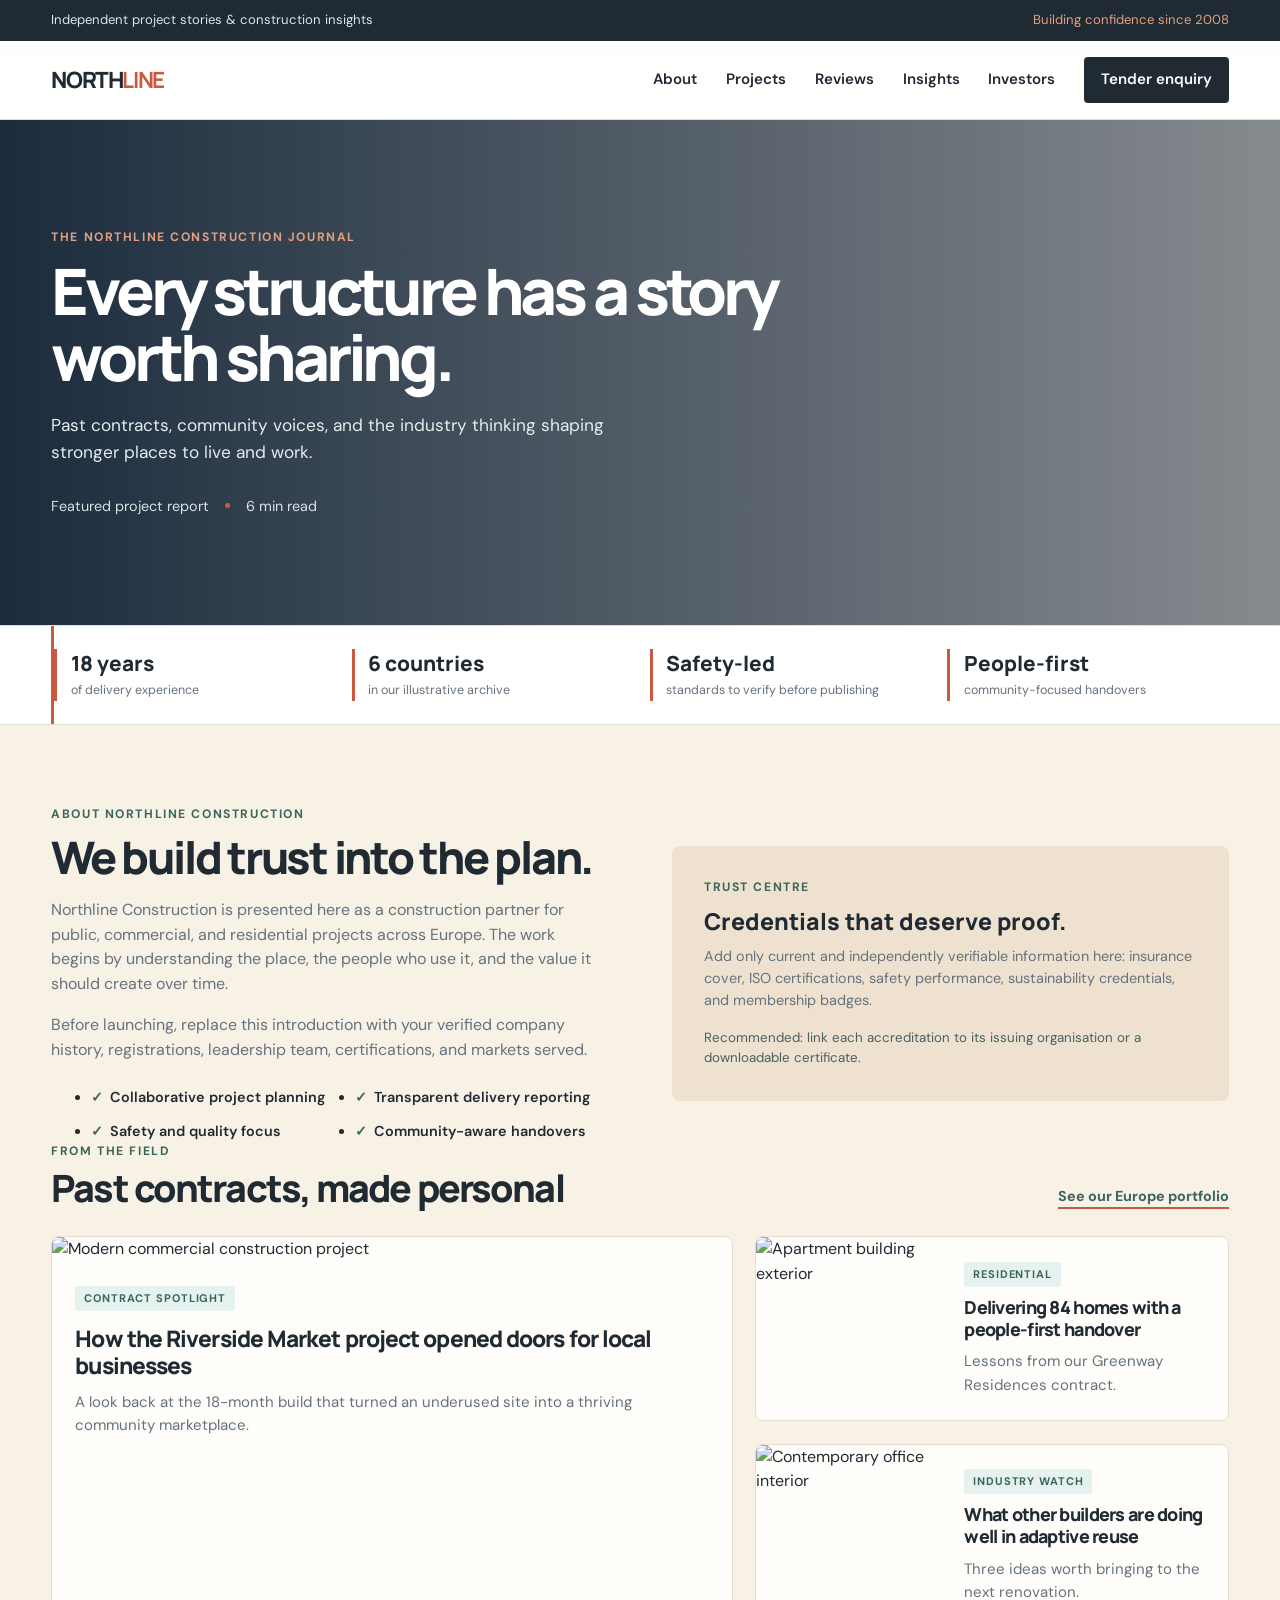
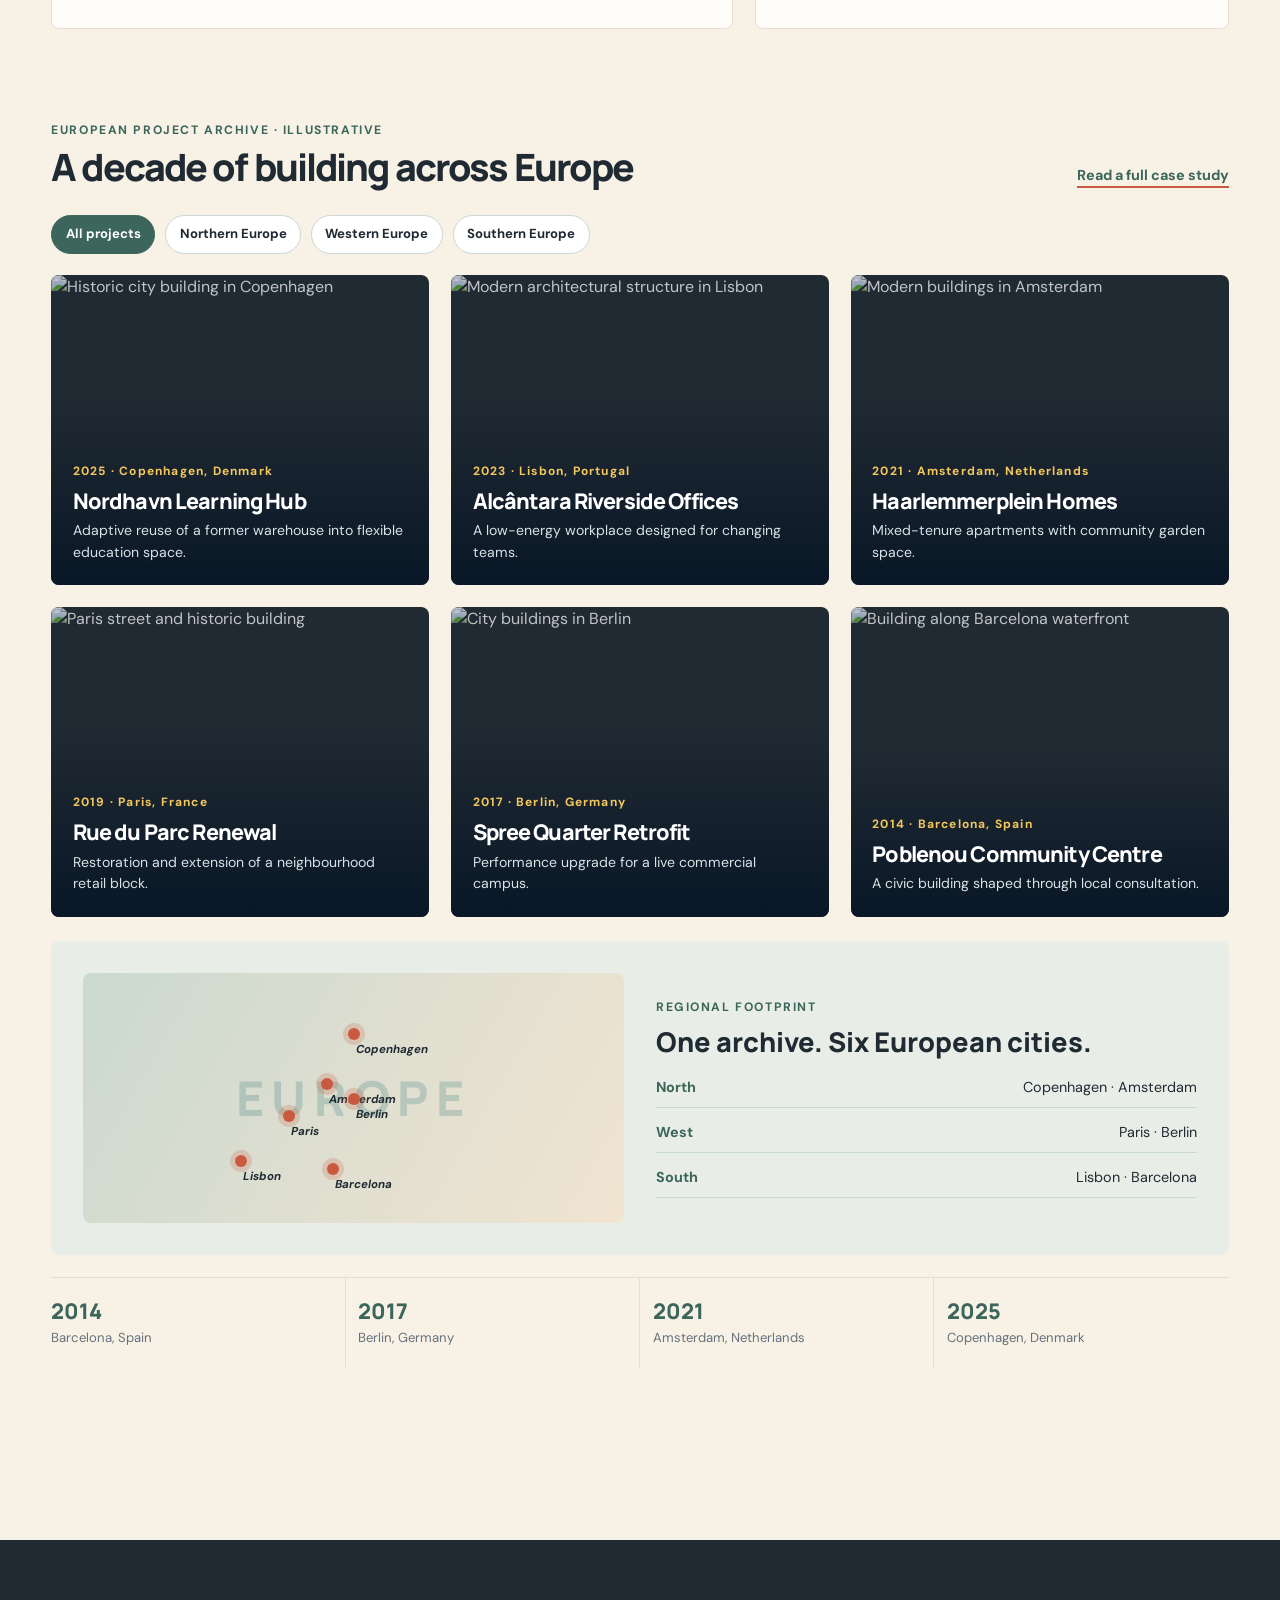
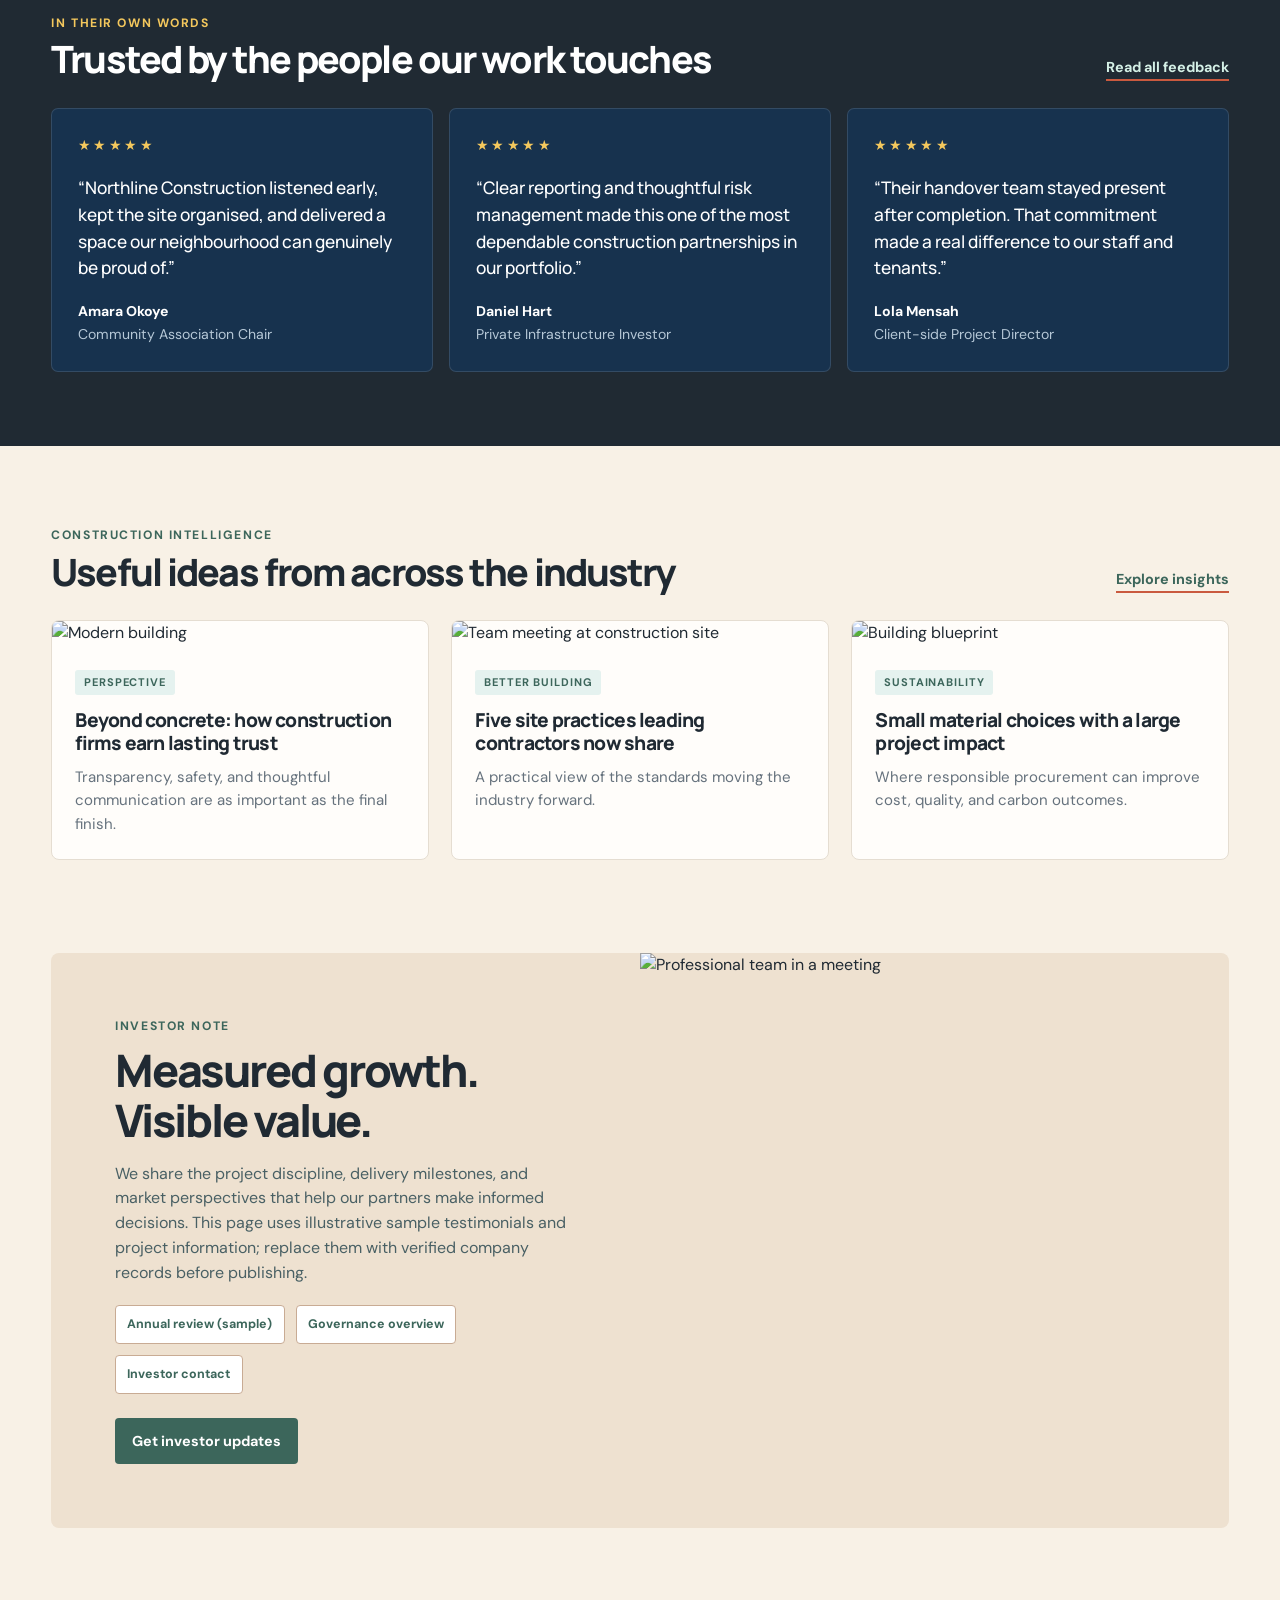
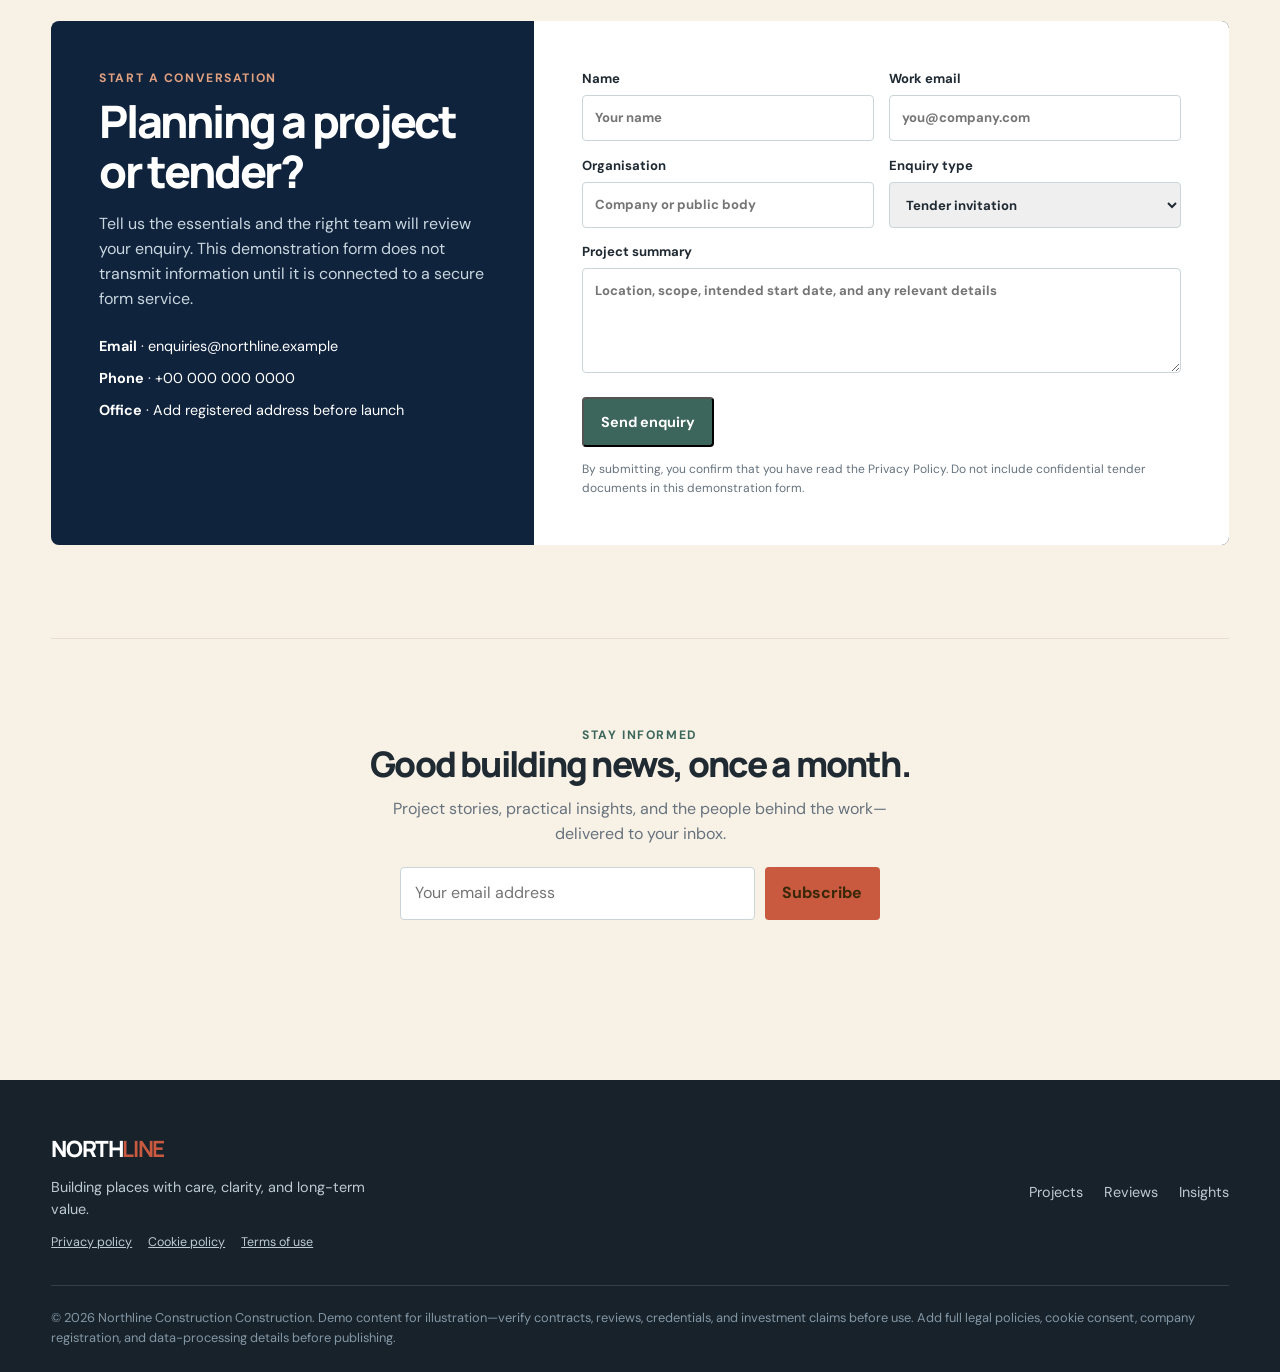
==== index.html @ c955118b "Add files via upload" ====
<!doctype html>
<html lang="en">
<head>
  <meta charset="UTF-8" />
  <meta name="viewport" content="width=device-width, initial-scale=1.0" />
  <title>NovaBuild Journal | Building trust, project by project</title>
  <meta name="description" content="Project stories, community reviews, and investor updates from NovaBuild Construction." />
  <link rel="preconnect" href="https://fonts.googleapis.com" />
  <link rel="preconnect" href="https://fonts.gstatic.com" crossorigin />
  <link href="https://fonts.googleapis.com/css2?family=DM+Sans:wght@400;500;600;700&family=Manrope:wght@500;600;700;800&display=swap" rel="stylesheet" />
  <style>
    :root { --ink:#202a33; --muted:#66727d; --paper:#f8f1e6; --gold:#ca5a3f; --teal:#3c665b; --white:#fffdfa; --line:#e5ddd1; }
    *{box-sizing:border-box;margin:0} html{scroll-behavior:smooth} body{font-family:"DM Sans",sans-serif;color:var(--ink);background:var(--paper);line-height:1.55} a{text-decoration:none;color:inherit} button{font:inherit}
    .wrap{max-width:1180px;width:min(92%,1180px);margin:auto}.eyebrow{font-size:.76rem;letter-spacing:.13em;text-transform:uppercase;color:var(--teal);font-weight:700}.topbar{background:#0c2036;color:#dbe5ec;font-size:.82rem}.topbar .wrap{display:flex;justify-content:space-between;padding:.65rem 0}.topbar span:last-child{color:#f4c85d}
    header{background:rgba(255,255,255,.94);backdrop-filter:blur(10px);position:sticky;top:0;z-index:10;border-bottom:1px solid var(--line)}.nav{min-height:78px;display:flex;align-items:center;justify-content:space-between;gap:2rem}.brand{font-family:Manrope,sans-serif;font-weight:800;font-size:1.4rem;letter-spacing:-.06em}.brand b{color:var(--gold)}.links{display:flex;align-items:center;gap:1.8rem;font-size:.94rem;font-weight:600}.links a:hover{color:var(--teal)}.contact{background:var(--ink);color:white;padding:.7rem 1.05rem;border-radius:4px}.menu{display:none;border:0;background:none;font-size:1.5rem;color:var(--ink)}
    .hero{background:linear-gradient(90deg,rgba(9,27,47,.92),rgba(9,27,47,.48)),url('https://images.unsplash.com/photo-1503387762-592deb58ef4e?auto=format&fit=crop&w=1800&q=85') center/cover;min-height:505px;color:white;display:grid;align-items:end}.hero-inner{padding:5rem 0}.hero h1{font:800 clamp(2.5rem,5vw,4.9rem)/1.04 Manrope,sans-serif;max-width:790px;letter-spacing:-.065em;margin:.65rem 0 1.35rem}.hero p{max-width:570px;font-size:1.08rem;color:#e4eced}.hero-meta{display:flex;gap:1rem;align-items:center;margin-top:1.8rem;font-size:.9rem;color:#d8e2e5}.dot{width:5px;height:5px;border-radius:50%;background:var(--gold)}
    main{padding:5rem 0}.section-head{display:flex;justify-content:space-between;align-items:end;margin-bottom:1.7rem}.section-head h2{font:800 clamp(1.7rem,3vw,2.35rem)/1.15 Manrope,sans-serif;letter-spacing:-.05em;margin-top:.3rem}.view{color:var(--teal);font-size:.9rem;font-weight:700;border-bottom:2px solid var(--gold)}
    .lead-grid{display:grid;grid-template-columns:1.18fr .82fr;gap:1.4rem}.story{background:var(--white);border:1px solid var(--line);border-radius:8px;overflow:hidden;transition:.25s}.story:hover{transform:translateY(-4px);box-shadow:0 16px 40px rgba(16,35,60,.1)}.story img{height:260px;width:100%;object-fit:cover}.story-copy{padding:1.45rem}.tag{display:inline-block;color:var(--teal);background:#e5f2ef;padding:.25rem .55rem;border-radius:3px;text-transform:uppercase;font-size:.69rem;letter-spacing:.08em;font-weight:700}.story h3{font:800 1.42rem/1.2 Manrope,sans-serif;letter-spacing:-.04em;margin:.85rem 0 .7rem}.story p{color:var(--muted);font-size:.94rem}.story.small{display:grid;grid-template-columns:185px 1fr}.story.small img{height:100%}.story.small h3{font-size:1.12rem;margin:.65rem 0}.side-stories{display:grid;gap:1.4rem}
    .portfolio{margin-top:5.8rem}.portfolio-grid{display:grid;grid-template-columns:repeat(3,1fr);gap:1.35rem}.project-card{position:relative;min-height:310px;border-radius:8px;overflow:hidden;background:var(--ink);color:white}.project-card img{height:100%;position:absolute;inset:0;object-fit:cover;opacity:.72;transition:.35s}.project-card:hover img{transform:scale(1.05);opacity:.85}.project-card div{position:absolute;inset:auto 0 0;padding:4rem 1.35rem 1.35rem;background:linear-gradient(transparent,rgba(7,21,37,.92))}.project-card h3{font:800 1.35rem/1.15 Manrope,sans-serif;letter-spacing:-.04em;margin:.4rem 0}.project-card p{color:#d9e2e6;font-size:.88rem}.year{color:#f4c85d;font-size:.75rem;font-weight:700;letter-spacing:.1em}.timeline{margin-top:1.4rem;border-top:1px solid var(--line);display:grid;grid-template-columns:repeat(4,1fr)}.timeline div{padding:1.1rem .8rem;border-right:1px solid var(--line)}.timeline div:first-child{padding-left:0}.timeline div:last-child{border:0}.timeline b{display:block;color:var(--teal);font:800 1.35rem Manrope,sans-serif}.timeline span{font-size:.82rem;color:var(--muted)}
    .proof{background:white;border-block:1px solid var(--line)}.proof .wrap{display:grid;grid-template-columns:repeat(4,1fr);gap:1rem;padding:1.4rem 0}.proof div{border-left:3px solid var(--gold);padding-left:.85rem}.proof b{font:800 1.3rem Manrope,sans-serif;display:block}.proof span{font-size:.78rem;color:var(--muted)}.about{display:grid;grid-template-columns:1fr 1fr;gap:4rem;align-items:center}.about h2,.contact-box h2{font:800 clamp(1.8rem,3.5vw,2.8rem)/1.12 Manrope,sans-serif;letter-spacing:-.05em;margin:.5rem 0 1rem}.about p{color:var(--muted);margin-bottom:1rem}.checklist{display:grid;grid-template-columns:1fr 1fr;gap:.7rem;margin-top:1.5rem}.checklist li{font-size:.9rem;font-weight:600}.checklist li:before{content:'✓';color:var(--teal);margin-right:.45rem}.assurance{padding:2rem;background:#e4efe9;border-radius:8px}.assurance h3{font:800 1.45rem Manrope,sans-serif;margin:.5rem 0}.assurance p{font-size:.9rem}.assurance small{display:block;margin-top:1rem;color:#496064}.filters{display:flex;gap:.6rem;flex-wrap:wrap;margin-bottom:1.35rem}.filter{border:1px solid #cbd7d4;background:white;border-radius:99px;padding:.5rem .85rem;cursor:pointer;font-weight:700;font-size:.82rem;color:var(--ink)}.filter.active,.filter:hover{background:var(--teal);border-color:var(--teal);color:white}.project-card[hidden]{display:none}.map-area{margin-top:1.5rem;background:#e7f1f0;border-radius:8px;padding:2rem;display:grid;grid-template-columns:1fr 1fr;gap:2rem;align-items:center}.map{min-height:250px;background:linear-gradient(120deg,#b5d7d2,#e6f1e9);border-radius:8px;position:relative;overflow:hidden}.map:before{content:'EUROPE';position:absolute;inset:0;display:grid;place-items:center;color:rgba(18,101,106,.2);font:800 3rem Manrope,sans-serif;letter-spacing:.16em}.pin{position:absolute;background:var(--gold);color:#352608;width:12px;height:12px;border-radius:50%;box-shadow:0 0 0 5px rgba(232,170,41,.25)}.pin span{position:absolute;white-space:nowrap;top:13px;left:8px;font-size:.72rem;font-weight:700;color:var(--ink)}.map-list{display:grid;gap:.8rem}.map-list div{display:flex;justify-content:space-between;border-bottom:1px solid #c9d9d5;padding-bottom:.55rem;font-size:.9rem}.map-list b{color:var(--teal)}.investor-resources{display:flex;gap:.7rem;flex-wrap:wrap;margin-top:1.2rem}.resource{background:white;border:1px solid #bfd3cb;padding:.55rem .7rem;border-radius:4px;font-size:.78rem;font-weight:700;color:var(--teal)}.contact-section{margin-top:5.8rem;display:grid;grid-template-columns:.82fr 1.18fr;background:#10233c;color:white;border-radius:8px;overflow:hidden}.contact-box{padding:3rem}.contact-box p{color:#c7d6df}.contact-detail{margin-top:1.5rem;display:grid;gap:.6rem;font-size:.9rem}.contact-form{background:white;padding:3rem;color:var(--ink)}.form-grid{display:grid;grid-template-columns:1fr 1fr;gap:.9rem}.field{display:grid;gap:.35rem;font-size:.82rem;font-weight:700}.field input,.field select,.field textarea{border:1px solid #cad5d8;border-radius:4px;padding:.75rem;font:inherit;color:var(--ink);width:100%}.field.full{grid-column:1/-1}.field textarea{min-height:105px;resize:vertical}.privacy{font-size:.75rem;color:var(--muted);margin-top:.8rem}.legal-links{display:flex;gap:1rem;flex-wrap:wrap;margin-top:.8rem;font-size:.78rem}.legal-links a{text-decoration:underline}
    .reviews{margin-top:5.8rem;background:var(--ink);color:white;padding:4.6rem 0}.reviews .eyebrow{color:#f4c85d}.reviews .section-head h2{color:white}.reviews .view{color:#d4f0e6}.review-grid{display:grid;grid-template-columns:repeat(3,1fr);gap:1rem}.review{padding:1.6rem;background:#17324e;border:1px solid rgba(255,255,255,.12);border-radius:7px}.stars{color:#f4c85d;letter-spacing:.16rem;font-size:.9rem}.review blockquote{font:500 1.08rem/1.55 Manrope,sans-serif;margin:1.15rem 0}.review footer{color:#b6c8d7;font-size:.88rem}.review footer b{display:block;color:white;margin-bottom:.1rem}
    .insight-grid{display:grid;grid-template-columns:repeat(3,1fr);gap:1.4rem}.insight img{height:190px}.insight h3{font-size:1.2rem}.investor{margin-top:5.8rem;display:grid;grid-template-columns:1fr 1fr;align-items:stretch;background:#e4efe9;border-radius:8px;overflow:hidden}.investor-copy{padding:clamp(2rem,5vw,4.5rem)}.investor h2{font:800 clamp(1.8rem,3.5vw,2.8rem)/1.12 Manrope,sans-serif;letter-spacing:-.05em;margin:.6rem 0 1rem}.investor p{color:#496064;max-width:490px}.button{display:inline-block;margin-top:1.5rem;background:var(--teal);color:white;padding:.75rem 1.05rem;border-radius:4px;font-weight:700;font-size:.9rem}.investor img{width:100%;height:100%;object-fit:cover;min-height:330px}
    .newsletter{margin-top:5.8rem;text-align:center;border-top:1px solid var(--line);padding-top:5.4rem}.newsletter h2{font:800 2.2rem/1.15 Manrope,sans-serif;letter-spacing:-.05em}.newsletter p{margin:.75rem auto 1.3rem;color:var(--muted);max-width:500px}.form{display:flex;max-width:480px;margin:auto;gap:.6rem}.form input{flex:1;border:1px solid #cbd5d7;border-radius:4px;padding:.82rem .9rem;font:inherit}.form button{border:0;border-radius:4px;padding:.82rem 1.1rem;background:var(--gold);color:#382708;font-weight:700;cursor:pointer}
    footer.site-footer{margin-top:5rem;background:#091c2d;color:#bdcad3;padding:3.2rem 0 1.5rem}.footer-grid{display:flex;justify-content:space-between;gap:2rem;padding-bottom:2rem}.footer-grid p{font-size:.9rem;max-width:350px;margin-top:.6rem}.footer-links{display:flex;gap:1.3rem;align-items:center;font-size:.9rem}.copyright{border-top:1px solid rgba(255,255,255,.12);padding-top:1.4rem;font-size:.8rem;color:#8497a5}
    @media(max-width:780px){.topbar span:last-child,.links{display:none}.menu{display:block}.nav{min-height:66px}.links.open{display:flex;position:absolute;left:4%;right:4%;top:66px;background:white;box-shadow:0 12px 28px rgba(0,0,0,.12);padding:1.2rem;flex-direction:column;align-items:stretch;gap:1rem}.hero{min-height:475px}.lead-grid,.investor,.about,.map-area,.contact-section{grid-template-columns:1fr}.story.small{grid-template-columns:145px 1fr}.review-grid,.insight-grid,.portfolio-grid{grid-template-columns:1fr}.review-grid{gap:.8rem}.proof .wrap{grid-template-columns:repeat(2,1fr)}.timeline{grid-template-columns:repeat(2,1fr)}.timeline div:nth-child(2){border-right:0}.timeline div:nth-child(-n+2){border-bottom:1px solid var(--line)}.timeline div:nth-child(3){padding-left:0}.investor img{max-height:300px;min-height:0;order:-1}.footer-grid{flex-direction:column}.form{flex-direction:column}.section-head{align-items:start;gap:.6rem;flex-direction:column}.contact-box,.contact-form{padding:2rem}}
    @media(max-width:460px){.hero-inner{padding:4rem 0}.story.small{grid-template-columns:1fr}.story.small img{height:190px}.story-copy{padding:1.2rem}main{padding:3.5rem 0}.reviews{margin-top:4rem;padding:3.5rem 0}.insight-grid{gap:1rem}}
  </style>
</head>
<body>
  <div class="topbar"><div class="wrap"><span>Independent project stories &amp; construction insights</span><span>Building confidence since 2008</span></div></div>
  <header><div class="wrap nav"><a class="brand" href="#top">NOVA<b>BUILD</b></a><button class="menu" aria-label="Open menu" aria-expanded="false">☰</button><nav class="links"><a href="#about">About</a><a href="#projects">Projects</a><a href="#reviews">Reviews</a><a href="#insights">Insights</a><a href="#investors">Investors</a><a class="contact" href="#contact">Tender enquiry</a></nav></div></header>
  <section class="hero" id="top"><div class="wrap hero-inner"><div class="eyebrow" style="color:#f4c85d">The NovaBuild Journal</div><h1>Every structure has a story worth sharing.</h1><p>Past contracts, community voices, and the industry thinking shaping stronger places to live and work.</p><div class="hero-meta"><span>Featured project report</span><span class="dot"></span><span>6 min read</span></div></div></section>
  <section class="proof"><div class="wrap"><div><b>18 years</b><span>of delivery experience</span></div><div><b>6 countries</b><span>in our illustrative archive</span></div><div><b>Safety-led</b><span>standards to verify before publishing</span></div><div><b>People-first</b><span>community-focused handovers</span></div></div></section>
  <main class="wrap">
    <section class="about" id="about"><div><div class="eyebrow">About NovaBuild</div><h2>We build trust into the plan.</h2><p>NovaBuild is presented here as a construction partner for public, commercial, and residential projects across Europe. The work begins by understanding the place, the people who use it, and the value it should create over time.</p><p>Before launching, replace this introduction with your verified company history, registrations, leadership team, certifications, and markets served.</p><ul class="checklist"><li>Collaborative project planning</li><li>Transparent delivery reporting</li><li>Safety and quality focus</li><li>Community-aware handovers</li></ul></div><aside class="assurance"><div class="eyebrow">Trust centre</div><h3>Credentials that deserve proof.</h3><p>Add only current and independently verifiable information here: insurance cover, ISO certifications, safety performance, sustainability credentials, and membership badges.</p><small>Recommended: link each accreditation to its issuing organisation or a downloadable certificate.</small></aside></section>
    <section id="projects"><div class="section-head"><div><div class="eyebrow">From the field</div><h2>Past contracts, made personal</h2></div><a class="view" href="#europe">See our Europe portfolio</a></div><div class="lead-grid"><article class="story"><img src="https://images.unsplash.com/photo-1541888946425-d81bb19240f5?auto=format&fit=crop&w=1000&q=85" alt="Modern commercial construction project"><div class="story-copy"><span class="tag">Contract spotlight</span><h3>How the Riverside Market project opened doors for local businesses</h3><p>A look back at the 18-month build that turned an underused site into a thriving community marketplace.</p></div></article><div class="side-stories"><article class="story small"><img src="https://images.unsplash.com/photo-1504917595217-d4dc5ebe6122?auto=format&fit=crop&w=600&q=85" alt="Apartment building exterior"><div class="story-copy"><span class="tag">Residential</span><h3>Delivering 84 homes with a people-first handover</h3><p>Lessons from our Greenway Residences contract.</p></div></article><article class="story small"><img src="https://images.unsplash.com/photo-1497366754035-f200968a6e72?auto=format&fit=crop&w=600&q=85" alt="Contemporary office interior"><div class="story-copy"><span class="tag">Industry watch</span><h3>What other builders are doing well in adaptive reuse</h3><p>Three ideas worth bringing to the next renovation.</p></div></article></div></div></section>
    <section class="portfolio" id="europe"><div class="section-head"><div><div class="eyebrow">European project archive · Illustrative</div><h2>A decade of building across Europe</h2></div><a class="view" href="project-riverside.html">Read a full case study</a></div><div class="filters" aria-label="Filter projects"><button class="filter active" data-filter="all">All projects</button><button class="filter" data-filter="north">Northern Europe</button><button class="filter" data-filter="west">Western Europe</button><button class="filter" data-filter="south">Southern Europe</button></div><div class="portfolio-grid"><article class="project-card" data-region="north"><img src="https://images.unsplash.com/photo-1524230572899-a752b3835840?auto=format&fit=crop&w=800&q=85" alt="Historic city building in Copenhagen"><div><span class="year">2025 · Copenhagen, Denmark</span><h3>Nordhavn Learning Hub</h3><p>Adaptive reuse of a former warehouse into flexible education space.</p></div></article><article class="project-card" data-region="south"><img src="https://images.unsplash.com/photo-1500534623283-312aade485b7?auto=format&fit=crop&w=800&q=85" alt="Modern architectural structure in Lisbon"><div><span class="year">2023 · Lisbon, Portugal</span><h3>Alcântara Riverside Offices</h3><p>A low-energy workplace designed for changing teams.</p></div></article><article class="project-card" data-region="north"><img src="https://images.unsplash.com/photo-1511818966892-d7d671e672a2?auto=format&fit=crop&w=800&q=85" alt="Modern buildings in Amsterdam"><div><span class="year">2021 · Amsterdam, Netherlands</span><h3>Haarlemmerplein Homes</h3><p>Mixed-tenure apartments with community garden space.</p></div></article><article class="project-card" data-region="west"><img src="https://images.unsplash.com/photo-1533104816931-20fa691ff6ca?auto=format&fit=crop&w=800&q=85" alt="Paris street and historic building"><div><span class="year">2019 · Paris, France</span><h3>Rue du Parc Renewal</h3><p>Restoration and extension of a neighbourhood retail block.</p></div></article><article class="project-card" data-region="west"><img src="https://images.unsplash.com/photo-1519501025264-65ba15a82390?auto=format&fit=crop&w=800&q=85" alt="City buildings in Berlin"><div><span class="year">2017 · Berlin, Germany</span><h3>Spree Quarter Retrofit</h3><p>Performance upgrade for a live commercial campus.</p></div></article><article class="project-card" data-region="south"><img src="https://images.unsplash.com/photo-1534351590666-13e3e96b5017?auto=format&fit=crop&w=800&q=85" alt="Building along Barcelona waterfront"><div><span class="year">2014 · Barcelona, Spain</span><h3>Poblenou Community Centre</h3><p>A civic building shaped through local consultation.</p></div></article></div><div class="map-area"><div class="map"><i class="pin" style="top:22%;left:49%"><span>Copenhagen</span></i><i class="pin" style="top:42%;left:44%"><span>Amsterdam</span></i><i class="pin" style="top:48%;left:49%"><span>Berlin</span></i><i class="pin" style="top:55%;left:37%"><span>Paris</span></i><i class="pin" style="top:73%;left:28%"><span>Lisbon</span></i><i class="pin" style="top:76%;left:45%"><span>Barcelona</span></i></div><div><div class="eyebrow">Regional footprint</div><h3 style="font:800 1.7rem Manrope,sans-serif;margin:.4rem 0 1rem">One archive. Six European cities.</h3><div class="map-list"><div><b>North</b><span>Copenhagen · Amsterdam</span></div><div><b>West</b><span>Paris · Berlin</span></div><div><b>South</b><span>Lisbon · Barcelona</span></div></div></div></div><div class="timeline"><div><b>2014</b><span>Barcelona, Spain</span></div><div><b>2017</b><span>Berlin, Germany</span></div><div><b>2021</b><span>Amsterdam, Netherlands</span></div><div><b>2025</b><span>Copenhagen, Denmark</span></div></div></section>
  </main>
  <section class="reviews" id="reviews"><div class="wrap"><div class="section-head"><div><div class="eyebrow">In their own words</div><h2>Trusted by the people our work touches</h2></div><a class="view" href="#">Read all feedback</a></div><div class="review-grid"><article class="review"><div class="stars">★★★★★</div><blockquote>“NovaBuild listened early, kept the site organised, and delivered a space our neighbourhood can genuinely be proud of.”</blockquote><footer><b>Amara Okoye</b>Community Association Chair</footer></article><article class="review"><div class="stars">★★★★★</div><blockquote>“Clear reporting and thoughtful risk management made this one of the most dependable construction partnerships in our portfolio.”</blockquote><footer><b>Daniel Hart</b>Private Infrastructure Investor</footer></article><article class="review"><div class="stars">★★★★★</div><blockquote>“Their handover team stayed present after completion. That commitment made a real difference to our staff and tenants.”</blockquote><footer><b>Lola Mensah</b>Client-side Project Director</footer></article></div></div></section>
  <main class="wrap">
    <section id="insights"><div class="section-head"><div><div class="eyebrow">Construction intelligence</div><h2>Useful ideas from across the industry</h2></div><a class="view" href="#">Explore insights</a></div><div class="insight-grid"><article class="story insight"><img src="https://images.unsplash.com/photo-1486406146926-c627a92ad1ab?auto=format&fit=crop&w=700&q=85" alt="Modern building"><div class="story-copy"><span class="tag">Perspective</span><h3>Beyond concrete: how construction firms earn lasting trust</h3><p>Transparency, safety, and thoughtful communication are as important as the final finish.</p></div></article><article class="story insight"><img src="https://images.unsplash.com/photo-1542621334-a254cf47733d?auto=format&fit=crop&w=700&q=85" alt="Team meeting at construction site"><div class="story-copy"><span class="tag">Better building</span><h3>Five site practices leading contractors now share</h3><p>A practical view of the standards moving the industry forward.</p></div></article><article class="story insight"><img src="https://images.unsplash.com/photo-1590725140246-20acdee442be?auto=format&fit=crop&w=700&q=85" alt="Building blueprint"><div class="story-copy"><span class="tag">Sustainability</span><h3>Small material choices with a large project impact</h3><p>Where responsible procurement can improve cost, quality, and carbon outcomes.</p></div></article></div></section>
    <section class="investor" id="investors"><div class="investor-copy"><div class="eyebrow">Investor note</div><h2>Measured growth. Visible value.</h2><p>We share the project discipline, delivery milestones, and market perspectives that help our partners make informed decisions. This page uses illustrative sample testimonials and project information; replace them with verified company records before publishing.</p><div class="investor-resources"><a class="resource" href="#contact">Annual review (sample)</a><a class="resource" href="#contact">Governance overview</a><a class="resource" href="#contact">Investor contact</a></div><a class="button" href="#subscribe">Get investor updates</a></div><img src="https://images.unsplash.com/photo-1556761175-b413da4baf72?auto=format&fit=crop&w=1000&q=85" alt="Professional team in a meeting"></section>
    <section class="contact-section" id="contact"><div class="contact-box"><div class="eyebrow" style="color:#f4c85d">Start a conversation</div><h2>Planning a project or tender?</h2><p>Tell us the essentials and the right team will review your enquiry. This demonstration form does not transmit information until it is connected to a secure form service.</p><div class="contact-detail"><span><b>Email</b> · enquiries@novabuild.example</span><span><b>Phone</b> · +00 000 000 0000</span><span><b>Office</b> · Add registered address before launch</span></div></div><form class="contact-form" id="tender-form"><div class="form-grid"><label class="field">Name<input required placeholder="Your name"></label><label class="field">Work email<input required type="email" placeholder="you@company.com"></label><label class="field">Organisation<input placeholder="Company or public body"></label><label class="field">Enquiry type<select><option>Tender invitation</option><option>New project enquiry</option><option>Partnership</option><option>General enquiry</option></select></label><label class="field full">Project summary<textarea placeholder="Location, scope, intended start date, and any relevant details"></textarea></label></div><button class="button" type="submit">Send enquiry</button><p class="privacy">By submitting, you confirm that you have read the Privacy Policy. Do not include confidential tender documents in this demonstration form.</p></form></section>
    <section class="newsletter" id="subscribe"><div class="eyebrow">Stay informed</div><h2>Good building news, once a month.</h2><p>Project stories, practical insights, and the people behind the work—delivered to your inbox.</p><form class="form"><input aria-label="Email address" type="email" placeholder="Your email address" required><button type="submit">Subscribe</button></form></section>
  </main>
  <footer class="site-footer"><div class="wrap"><div class="footer-grid"><div><a class="brand" href="#top" style="color:white">NOVA<b>BUILD</b></a><p>Building places with care, clarity, and long-term value.</p><div class="legal-links"><a href="#legal">Privacy policy</a><a href="#legal">Cookie policy</a><a href="#legal">Terms of use</a></div></div><div class="footer-links"><a href="#projects">Projects</a><a href="#reviews">Reviews</a><a href="construction-insights.html">Insights</a></div></div><div class="copyright" id="legal">© 2026 NovaBuild Construction. Demo content for illustration—verify contracts, reviews, credentials, and investment claims before use. Add full legal policies, cookie consent, company registration, and data-processing details before publishing.</div></div></footer>
  <script>document.title='Northline Construction | Building trust, project by project';document.querySelectorAll('.brand').forEach(x=>x.innerHTML='NORTH<b>LINE</b>');const walker=document.createTreeWalker(document.body,NodeFilter.SHOW_TEXT);let node;while(node=walker.nextNode())node.nodeValue=node.nodeValue.replaceAll('NovaBuild','Northline Construction').replaceAll('novabuild.example','northline.example');document.head.insertAdjacentHTML('beforeend','<style>.topbar{background:#202a33}.topbar span:last-child,.hero .eyebrow,.contact-box .eyebrow{color:#e1a07f!important}.assurance,.investor{background:#eee1d0}.map-area{background:#e8eee7}.map{background:linear-gradient(120deg,#cbd9cf,#f1e4d1)}footer.site-footer{background:#18222b}.resource{border-color:#c8ab94}.pin{box-shadow:0 0 0 5px rgba(202,90,63,.22)}</style>');const b=document.querySelector('.menu'),n=document.querySelector('.links');b.addEventListener('click',()=>{n.classList.toggle('open');b.setAttribute('aria-expanded',n.classList.contains('open'))});document.querySelector('.form').addEventListener('submit',e=>{e.preventDefault();e.currentTarget.innerHTML='<strong>Thanks — you are on the list.</strong>'});document.querySelectorAll('.filter').forEach(button=>button.addEventListener('click',()=>{document.querySelectorAll('.filter').forEach(x=>x.classList.remove('active'));button.classList.add('active');document.querySelectorAll('.project-card').forEach(card=>card.hidden=button.dataset.filter!=='all'&&card.dataset.region!==button.dataset.filter)}));document.querySelector('#tender-form').addEventListener('submit',e=>{e.preventDefault();e.currentTarget.innerHTML='<h3>Thank you — your enquiry is ready for review.</h3><p class="privacy">This demo did not send your information. Connect the form to a secure service before publishing.</p>'});</script>
</body>
</html>
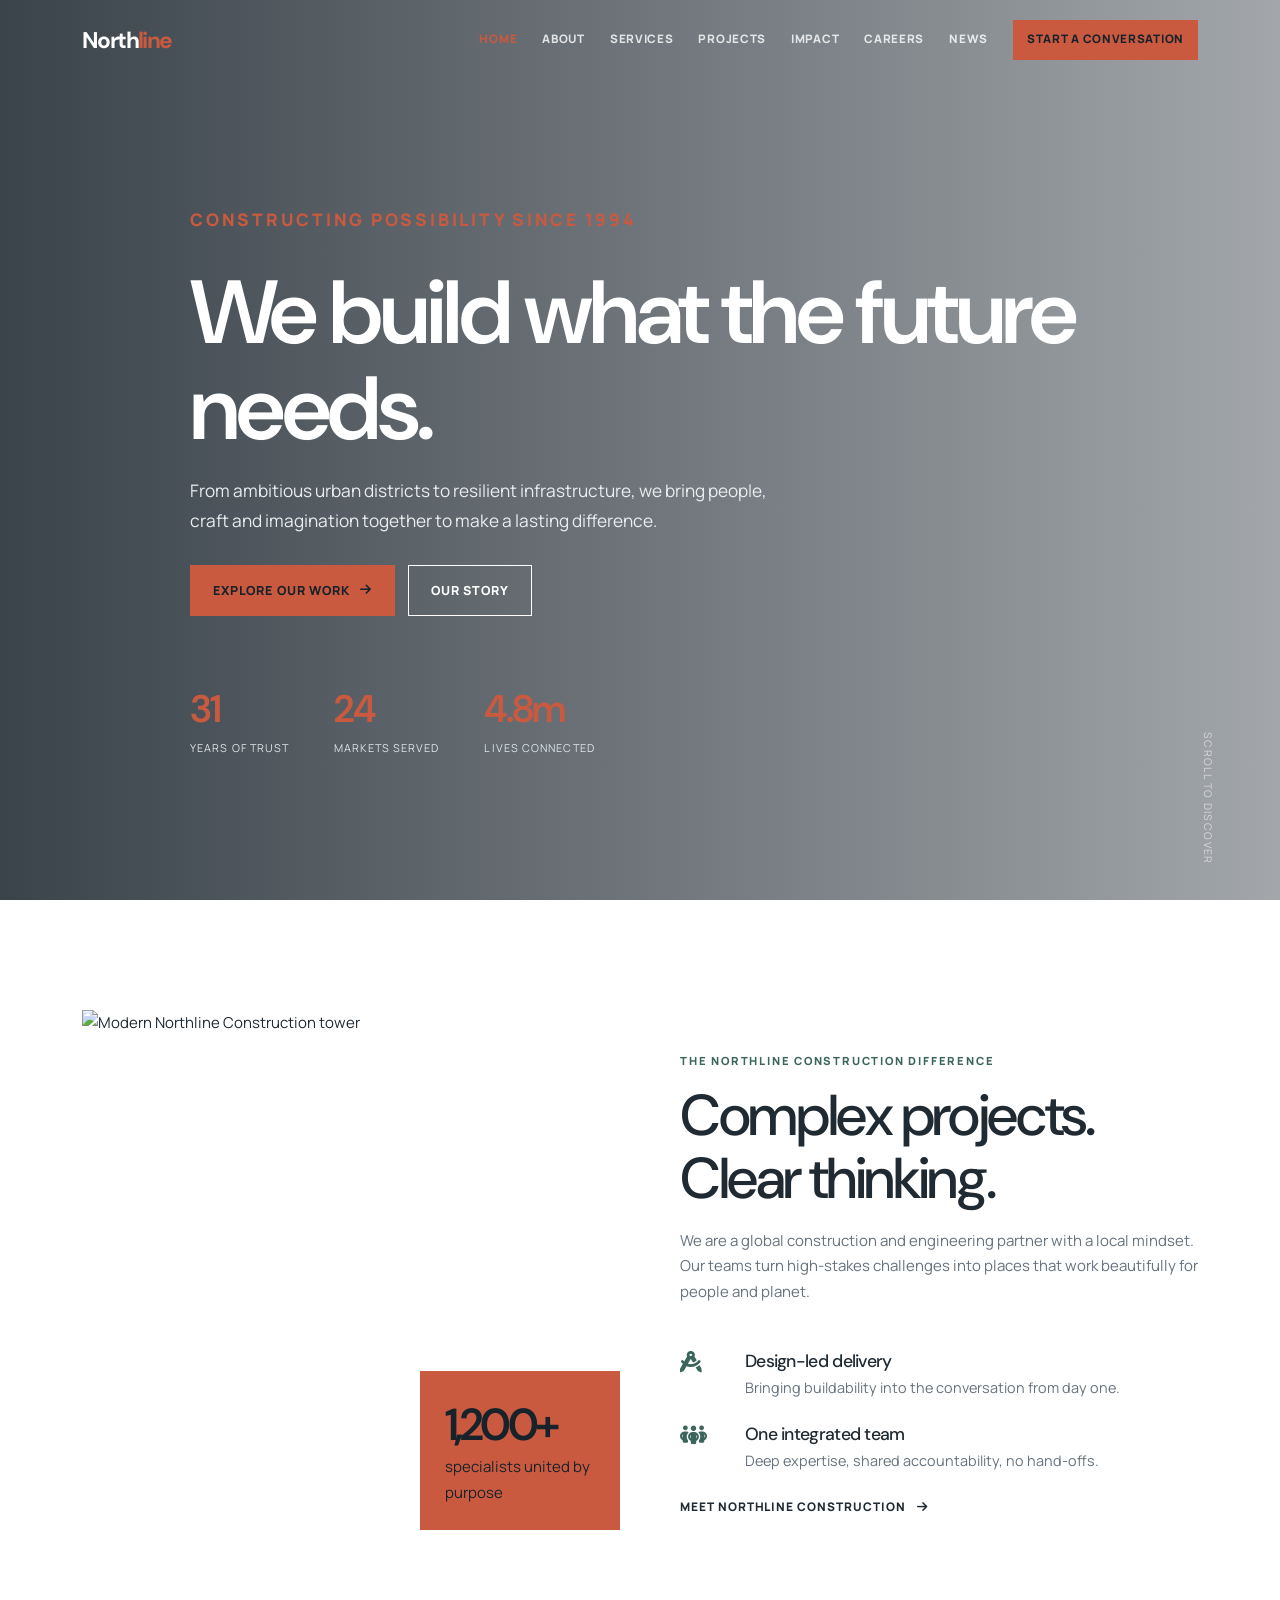
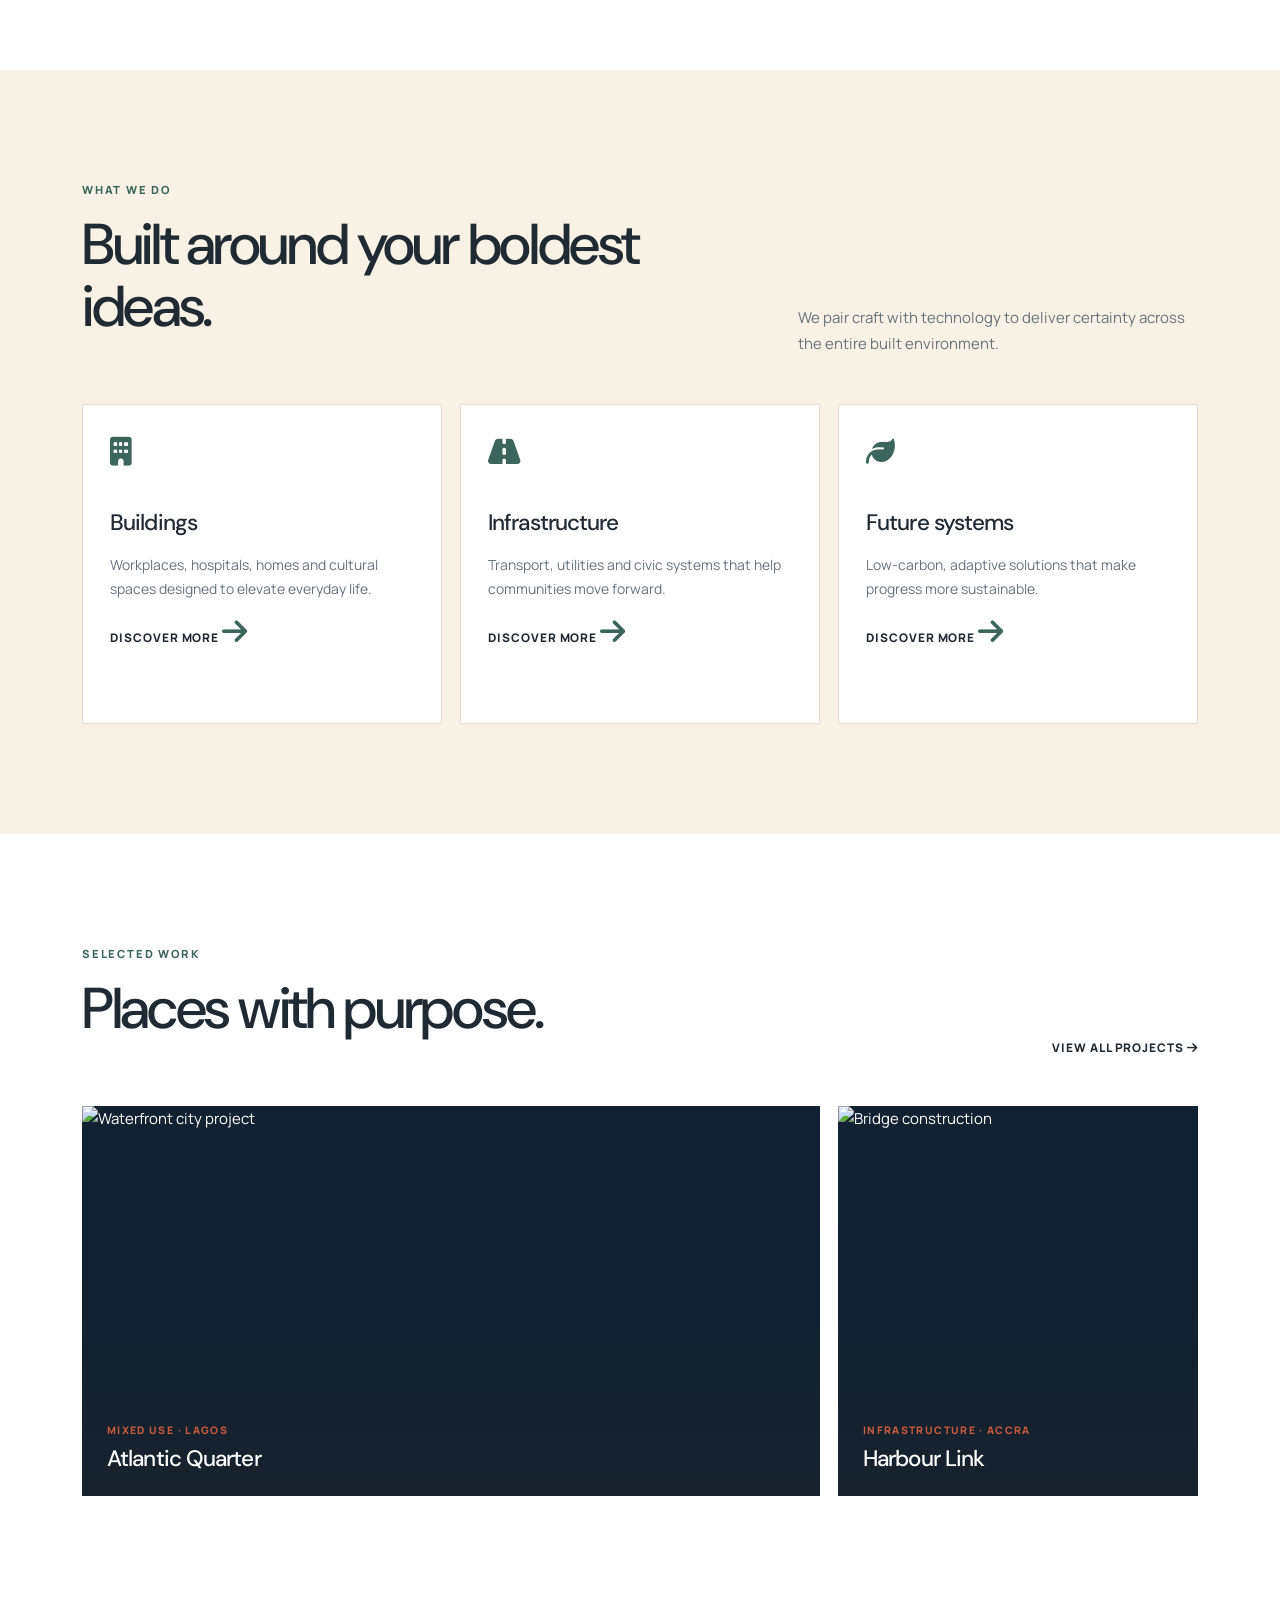
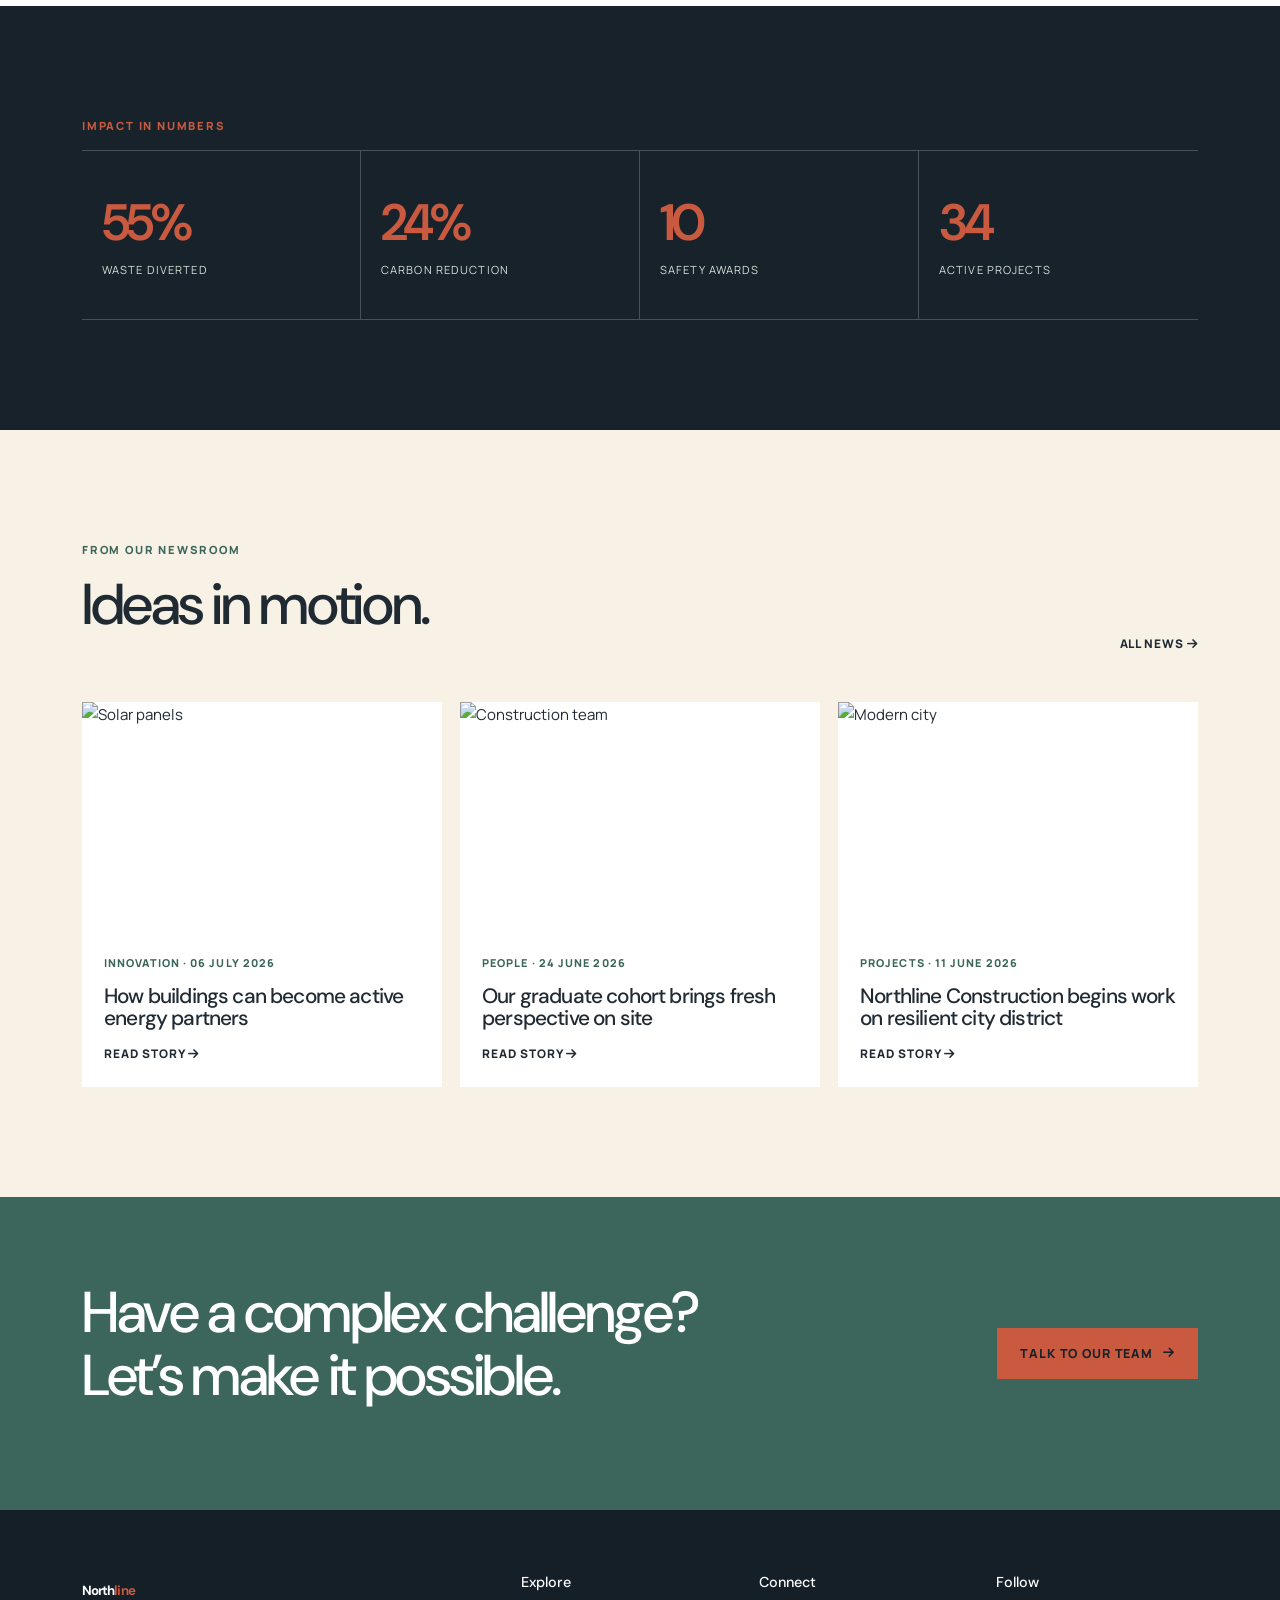
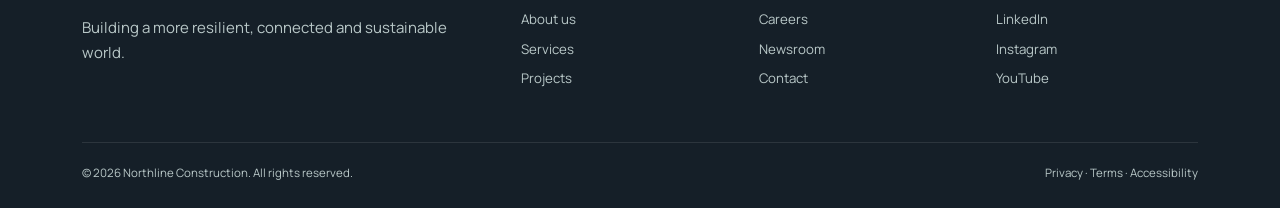
==== commit 0bb183d1: "Add files via upload" ====
--- a/index.html
+++ b/index.html
@@ -1,49 +1,3 @@
-<!doctype html>
-<html lang="en">
-<head>
-  <meta charset="UTF-8" />
-  <meta name="viewport" content="width=device-width, initial-scale=1.0" />
-  <title>NovaBuild Journal | Building trust, project by project</title>
-  <meta name="description" content="Project stories, community reviews, and investor updates from NovaBuild Construction." />
-  <link rel="preconnect" href="https://fonts.googleapis.com" />
-  <link rel="preconnect" href="https://fonts.gstatic.com" crossorigin />
-  <link href="https://fonts.googleapis.com/css2?family=DM+Sans:wght@400;500;600;700&family=Manrope:wght@500;600;700;800&display=swap" rel="stylesheet" />
-  <style>
-    :root { --ink:#202a33; --muted:#66727d; --paper:#f8f1e6; --gold:#ca5a3f; --teal:#3c665b; --white:#fffdfa; --line:#e5ddd1; }
-    *{box-sizing:border-box;margin:0} html{scroll-behavior:smooth} body{font-family:"DM Sans",sans-serif;color:var(--ink);background:var(--paper);line-height:1.55} a{text-decoration:none;color:inherit} button{font:inherit}
-    .wrap{max-width:1180px;width:min(92%,1180px);margin:auto}.eyebrow{font-size:.76rem;letter-spacing:.13em;text-transform:uppercase;color:var(--teal);font-weight:700}.topbar{background:#0c2036;color:#dbe5ec;font-size:.82rem}.topbar .wrap{display:flex;justify-content:space-between;padding:.65rem 0}.topbar span:last-child{color:#f4c85d}
-    header{background:rgba(255,255,255,.94);backdrop-filter:blur(10px);position:sticky;top:0;z-index:10;border-bottom:1px solid var(--line)}.nav{min-height:78px;display:flex;align-items:center;justify-content:space-between;gap:2rem}.brand{font-family:Manrope,sans-serif;font-weight:800;font-size:1.4rem;letter-spacing:-.06em}.brand b{color:var(--gold)}.links{display:flex;align-items:center;gap:1.8rem;font-size:.94rem;font-weight:600}.links a:hover{color:var(--teal)}.contact{background:var(--ink);color:white;padding:.7rem 1.05rem;border-radius:4px}.menu{display:none;border:0;background:none;font-size:1.5rem;color:var(--ink)}
-    .hero{background:linear-gradient(90deg,rgba(9,27,47,.92),rgba(9,27,47,.48)),url('https://images.unsplash.com/photo-1503387762-592deb58ef4e?auto=format&fit=crop&w=1800&q=85') center/cover;min-height:505px;color:white;display:grid;align-items:end}.hero-inner{padding:5rem 0}.hero h1{font:800 clamp(2.5rem,5vw,4.9rem)/1.04 Manrope,sans-serif;max-width:790px;letter-spacing:-.065em;margin:.65rem 0 1.35rem}.hero p{max-width:570px;font-size:1.08rem;color:#e4eced}.hero-meta{display:flex;gap:1rem;align-items:center;margin-top:1.8rem;font-size:.9rem;color:#d8e2e5}.dot{width:5px;height:5px;border-radius:50%;background:var(--gold)}
-    main{padding:5rem 0}.section-head{display:flex;justify-content:space-between;align-items:end;margin-bottom:1.7rem}.section-head h2{font:800 clamp(1.7rem,3vw,2.35rem)/1.15 Manrope,sans-serif;letter-spacing:-.05em;margin-top:.3rem}.view{color:var(--teal);font-size:.9rem;font-weight:700;border-bottom:2px solid var(--gold)}
-    .lead-grid{display:grid;grid-template-columns:1.18fr .82fr;gap:1.4rem}.story{background:var(--white);border:1px solid var(--line);border-radius:8px;overflow:hidden;transition:.25s}.story:hover{transform:translateY(-4px);box-shadow:0 16px 40px rgba(16,35,60,.1)}.story img{height:260px;width:100%;object-fit:cover}.story-copy{padding:1.45rem}.tag{display:inline-block;color:var(--teal);background:#e5f2ef;padding:.25rem .55rem;border-radius:3px;text-transform:uppercase;font-size:.69rem;letter-spacing:.08em;font-weight:700}.story h3{font:800 1.42rem/1.2 Manrope,sans-serif;letter-spacing:-.04em;margin:.85rem 0 .7rem}.story p{color:var(--muted);font-size:.94rem}.story.small{display:grid;grid-template-columns:185px 1fr}.story.small img{height:100%}.story.small h3{font-size:1.12rem;margin:.65rem 0}.side-stories{display:grid;gap:1.4rem}
-    .portfolio{margin-top:5.8rem}.portfolio-grid{display:grid;grid-template-columns:repeat(3,1fr);gap:1.35rem}.project-card{position:relative;min-height:310px;border-radius:8px;overflow:hidden;background:var(--ink);color:white}.project-card img{height:100%;position:absolute;inset:0;object-fit:cover;opacity:.72;transition:.35s}.project-card:hover img{transform:scale(1.05);opacity:.85}.project-card div{position:absolute;inset:auto 0 0;padding:4rem 1.35rem 1.35rem;background:linear-gradient(transparent,rgba(7,21,37,.92))}.project-card h3{font:800 1.35rem/1.15 Manrope,sans-serif;letter-spacing:-.04em;margin:.4rem 0}.project-card p{color:#d9e2e6;font-size:.88rem}.year{color:#f4c85d;font-size:.75rem;font-weight:700;letter-spacing:.1em}.timeline{margin-top:1.4rem;border-top:1px solid var(--line);display:grid;grid-template-columns:repeat(4,1fr)}.timeline div{padding:1.1rem .8rem;border-right:1px solid var(--line)}.timeline div:first-child{padding-left:0}.timeline div:last-child{border:0}.timeline b{display:block;color:var(--teal);font:800 1.35rem Manrope,sans-serif}.timeline span{font-size:.82rem;color:var(--muted)}
-    .proof{background:white;border-block:1px solid var(--line)}.proof .wrap{display:grid;grid-template-columns:repeat(4,1fr);gap:1rem;padding:1.4rem 0}.proof div{border-left:3px solid var(--gold);padding-left:.85rem}.proof b{font:800 1.3rem Manrope,sans-serif;display:block}.proof span{font-size:.78rem;color:var(--muted)}.about{display:grid;grid-template-columns:1fr 1fr;gap:4rem;align-items:center}.about h2,.contact-box h2{font:800 clamp(1.8rem,3.5vw,2.8rem)/1.12 Manrope,sans-serif;letter-spacing:-.05em;margin:.5rem 0 1rem}.about p{color:var(--muted);margin-bottom:1rem}.checklist{display:grid;grid-template-columns:1fr 1fr;gap:.7rem;margin-top:1.5rem}.checklist li{font-size:.9rem;font-weight:600}.checklist li:before{content:'✓';color:var(--teal);margin-right:.45rem}.assurance{padding:2rem;background:#e4efe9;border-radius:8px}.assurance h3{font:800 1.45rem Manrope,sans-serif;margin:.5rem 0}.assurance p{font-size:.9rem}.assurance small{display:block;margin-top:1rem;color:#496064}.filters{display:flex;gap:.6rem;flex-wrap:wrap;margin-bottom:1.35rem}.filter{border:1px solid #cbd7d4;background:white;border-radius:99px;padding:.5rem .85rem;cursor:pointer;font-weight:700;font-size:.82rem;color:var(--ink)}.filter.active,.filter:hover{background:var(--teal);border-color:var(--teal);color:white}.project-card[hidden]{display:none}.map-area{margin-top:1.5rem;background:#e7f1f0;border-radius:8px;padding:2rem;display:grid;grid-template-columns:1fr 1fr;gap:2rem;align-items:center}.map{min-height:250px;background:linear-gradient(120deg,#b5d7d2,#e6f1e9);border-radius:8px;position:relative;overflow:hidden}.map:before{content:'EUROPE';position:absolute;inset:0;display:grid;place-items:center;color:rgba(18,101,106,.2);font:800 3rem Manrope,sans-serif;letter-spacing:.16em}.pin{position:absolute;background:var(--gold);color:#352608;width:12px;height:12px;border-radius:50%;box-shadow:0 0 0 5px rgba(232,170,41,.25)}.pin span{position:absolute;white-space:nowrap;top:13px;left:8px;font-size:.72rem;font-weight:700;color:var(--ink)}.map-list{display:grid;gap:.8rem}.map-list div{display:flex;justify-content:space-between;border-bottom:1px solid #c9d9d5;padding-bottom:.55rem;font-size:.9rem}.map-list b{color:var(--teal)}.investor-resources{display:flex;gap:.7rem;flex-wrap:wrap;margin-top:1.2rem}.resource{background:white;border:1px solid #bfd3cb;padding:.55rem .7rem;border-radius:4px;font-size:.78rem;font-weight:700;color:var(--teal)}.contact-section{margin-top:5.8rem;display:grid;grid-template-columns:.82fr 1.18fr;background:#10233c;color:white;border-radius:8px;overflow:hidden}.contact-box{padding:3rem}.contact-box p{color:#c7d6df}.contact-detail{margin-top:1.5rem;display:grid;gap:.6rem;font-size:.9rem}.contact-form{background:white;padding:3rem;color:var(--ink)}.form-grid{display:grid;grid-template-columns:1fr 1fr;gap:.9rem}.field{display:grid;gap:.35rem;font-size:.82rem;font-weight:700}.field input,.field select,.field textarea{border:1px solid #cad5d8;border-radius:4px;padding:.75rem;font:inherit;color:var(--ink);width:100%}.field.full{grid-column:1/-1}.field textarea{min-height:105px;resize:vertical}.privacy{font-size:.75rem;color:var(--muted);margin-top:.8rem}.legal-links{display:flex;gap:1rem;flex-wrap:wrap;margin-top:.8rem;font-size:.78rem}.legal-links a{text-decoration:underline}
-    .reviews{margin-top:5.8rem;background:var(--ink);color:white;padding:4.6rem 0}.reviews .eyebrow{color:#f4c85d}.reviews .section-head h2{color:white}.reviews .view{color:#d4f0e6}.review-grid{display:grid;grid-template-columns:repeat(3,1fr);gap:1rem}.review{padding:1.6rem;background:#17324e;border:1px solid rgba(255,255,255,.12);border-radius:7px}.stars{color:#f4c85d;letter-spacing:.16rem;font-size:.9rem}.review blockquote{font:500 1.08rem/1.55 Manrope,sans-serif;margin:1.15rem 0}.review footer{color:#b6c8d7;font-size:.88rem}.review footer b{display:block;color:white;margin-bottom:.1rem}
-    .insight-grid{display:grid;grid-template-columns:repeat(3,1fr);gap:1.4rem}.insight img{height:190px}.insight h3{font-size:1.2rem}.investor{margin-top:5.8rem;display:grid;grid-template-columns:1fr 1fr;align-items:stretch;background:#e4efe9;border-radius:8px;overflow:hidden}.investor-copy{padding:clamp(2rem,5vw,4.5rem)}.investor h2{font:800 clamp(1.8rem,3.5vw,2.8rem)/1.12 Manrope,sans-serif;letter-spacing:-.05em;margin:.6rem 0 1rem}.investor p{color:#496064;max-width:490px}.button{display:inline-block;margin-top:1.5rem;background:var(--teal);color:white;padding:.75rem 1.05rem;border-radius:4px;font-weight:700;font-size:.9rem}.investor img{width:100%;height:100%;object-fit:cover;min-height:330px}
-    .newsletter{margin-top:5.8rem;text-align:center;border-top:1px solid var(--line);padding-top:5.4rem}.newsletter h2{font:800 2.2rem/1.15 Manrope,sans-serif;letter-spacing:-.05em}.newsletter p{margin:.75rem auto 1.3rem;color:var(--muted);max-width:500px}.form{display:flex;max-width:480px;margin:auto;gap:.6rem}.form input{flex:1;border:1px solid #cbd5d7;border-radius:4px;padding:.82rem .9rem;font:inherit}.form button{border:0;border-radius:4px;padding:.82rem 1.1rem;background:var(--gold);color:#382708;font-weight:700;cursor:pointer}
-    footer.site-footer{margin-top:5rem;background:#091c2d;color:#bdcad3;padding:3.2rem 0 1.5rem}.footer-grid{display:flex;justify-content:space-between;gap:2rem;padding-bottom:2rem}.footer-grid p{font-size:.9rem;max-width:350px;margin-top:.6rem}.footer-links{display:flex;gap:1.3rem;align-items:center;font-size:.9rem}.copyright{border-top:1px solid rgba(255,255,255,.12);padding-top:1.4rem;font-size:.8rem;color:#8497a5}
-    @media(max-width:780px){.topbar span:last-child,.links{display:none}.menu{display:block}.nav{min-height:66px}.links.open{display:flex;position:absolute;left:4%;right:4%;top:66px;background:white;box-shadow:0 12px 28px rgba(0,0,0,.12);padding:1.2rem;flex-direction:column;align-items:stretch;gap:1rem}.hero{min-height:475px}.lead-grid,.investor,.about,.map-area,.contact-section{grid-template-columns:1fr}.story.small{grid-template-columns:145px 1fr}.review-grid,.insight-grid,.portfolio-grid{grid-template-columns:1fr}.review-grid{gap:.8rem}.proof .wrap{grid-template-columns:repeat(2,1fr)}.timeline{grid-template-columns:repeat(2,1fr)}.timeline div:nth-child(2){border-right:0}.timeline div:nth-child(-n+2){border-bottom:1px solid var(--line)}.timeline div:nth-child(3){padding-left:0}.investor img{max-height:300px;min-height:0;order:-1}.footer-grid{flex-direction:column}.form{flex-direction:column}.section-head{align-items:start;gap:.6rem;flex-direction:column}.contact-box,.contact-form{padding:2rem}}
-    @media(max-width:460px){.hero-inner{padding:4rem 0}.story.small{grid-template-columns:1fr}.story.small img{height:190px}.story-copy{padding:1.2rem}main{padding:3.5rem 0}.reviews{margin-top:4rem;padding:3.5rem 0}.insight-grid{gap:1rem}}
-  </style>
-</head>
-<body>
-  <div class="topbar"><div class="wrap"><span>Independent project stories &amp; construction insights</span><span>Building confidence since 2008</span></div></div>
-  <header><div class="wrap nav"><a class="brand" href="#top">NOVA<b>BUILD</b></a><button class="menu" aria-label="Open menu" aria-expanded="false">☰</button><nav class="links"><a href="#about">About</a><a href="#projects">Projects</a><a href="#reviews">Reviews</a><a href="#insights">Insights</a><a href="#investors">Investors</a><a class="contact" href="#contact">Tender enquiry</a></nav></div></header>
-  <section class="hero" id="top"><div class="wrap hero-inner"><div class="eyebrow" style="color:#f4c85d">The NovaBuild Journal</div><h1>Every structure has a story worth sharing.</h1><p>Past contracts, community voices, and the industry thinking shaping stronger places to live and work.</p><div class="hero-meta"><span>Featured project report</span><span class="dot"></span><span>6 min read</span></div></div></section>
-  <section class="proof"><div class="wrap"><div><b>18 years</b><span>of delivery experience</span></div><div><b>6 countries</b><span>in our illustrative archive</span></div><div><b>Safety-led</b><span>standards to verify before publishing</span></div><div><b>People-first</b><span>community-focused handovers</span></div></div></section>
-  <main class="wrap">
-    <section class="about" id="about"><div><div class="eyebrow">About NovaBuild</div><h2>We build trust into the plan.</h2><p>NovaBuild is presented here as a construction partner for public, commercial, and residential projects across Europe. The work begins by understanding the place, the people who use it, and the value it should create over time.</p><p>Before launching, replace this introduction with your verified company history, registrations, leadership team, certifications, and markets served.</p><ul class="checklist"><li>Collaborative project planning</li><li>Transparent delivery reporting</li><li>Safety and quality focus</li><li>Community-aware handovers</li></ul></div><aside class="assurance"><div class="eyebrow">Trust centre</div><h3>Credentials that deserve proof.</h3><p>Add only current and independently verifiable information here: insurance cover, ISO certifications, safety performance, sustainability credentials, and membership badges.</p><small>Recommended: link each accreditation to its issuing organisation or a downloadable certificate.</small></aside></section>
-    <section id="projects"><div class="section-head"><div><div class="eyebrow">From the field</div><h2>Past contracts, made personal</h2></div><a class="view" href="#europe">See our Europe portfolio</a></div><div class="lead-grid"><article class="story"><img src="https://images.unsplash.com/photo-1541888946425-d81bb19240f5?auto=format&fit=crop&w=1000&q=85" alt="Modern commercial construction project"><div class="story-copy"><span class="tag">Contract spotlight</span><h3>How the Riverside Market project opened doors for local businesses</h3><p>A look back at the 18-month build that turned an underused site into a thriving community marketplace.</p></div></article><div class="side-stories"><article class="story small"><img src="https://images.unsplash.com/photo-1504917595217-d4dc5ebe6122?auto=format&fit=crop&w=600&q=85" alt="Apartment building exterior"><div class="story-copy"><span class="tag">Residential</span><h3>Delivering 84 homes with a people-first handover</h3><p>Lessons from our Greenway Residences contract.</p></div></article><article class="story small"><img src="https://images.unsplash.com/photo-1497366754035-f200968a6e72?auto=format&fit=crop&w=600&q=85" alt="Contemporary office interior"><div class="story-copy"><span class="tag">Industry watch</span><h3>What other builders are doing well in adaptive reuse</h3><p>Three ideas worth bringing to the next renovation.</p></div></article></div></div></section>
-    <section class="portfolio" id="europe"><div class="section-head"><div><div class="eyebrow">European project archive · Illustrative</div><h2>A decade of building across Europe</h2></div><a class="view" href="project-riverside.html">Read a full case study</a></div><div class="filters" aria-label="Filter projects"><button class="filter active" data-filter="all">All projects</button><button class="filter" data-filter="north">Northern Europe</button><button class="filter" data-filter="west">Western Europe</button><button class="filter" data-filter="south">Southern Europe</button></div><div class="portfolio-grid"><article class="project-card" data-region="north"><img src="https://images.unsplash.com/photo-1524230572899-a752b3835840?auto=format&fit=crop&w=800&q=85" alt="Historic city building in Copenhagen"><div><span class="year">2025 · Copenhagen, Denmark</span><h3>Nordhavn Learning Hub</h3><p>Adaptive reuse of a former warehouse into flexible education space.</p></div></article><article class="project-card" data-region="south"><img src="https://images.unsplash.com/photo-1500534623283-312aade485b7?auto=format&fit=crop&w=800&q=85" alt="Modern architectural structure in Lisbon"><div><span class="year">2023 · Lisbon, Portugal</span><h3>Alcântara Riverside Offices</h3><p>A low-energy workplace designed for changing teams.</p></div></article><article class="project-card" data-region="north"><img src="https://images.unsplash.com/photo-1511818966892-d7d671e672a2?auto=format&fit=crop&w=800&q=85" alt="Modern buildings in Amsterdam"><div><span class="year">2021 · Amsterdam, Netherlands</span><h3>Haarlemmerplein Homes</h3><p>Mixed-tenure apartments with community garden space.</p></div></article><article class="project-card" data-region="west"><img src="https://images.unsplash.com/photo-1533104816931-20fa691ff6ca?auto=format&fit=crop&w=800&q=85" alt="Paris street and historic building"><div><span class="year">2019 · Paris, France</span><h3>Rue du Parc Renewal</h3><p>Restoration and extension of a neighbourhood retail block.</p></div></article><article class="project-card" data-region="west"><img src="https://images.unsplash.com/photo-1519501025264-65ba15a82390?auto=format&fit=crop&w=800&q=85" alt="City buildings in Berlin"><div><span class="year">2017 · Berlin, Germany</span><h3>Spree Quarter Retrofit</h3><p>Performance upgrade for a live commercial campus.</p></div></article><article class="project-card" data-region="south"><img src="https://images.unsplash.com/photo-1534351590666-13e3e96b5017?auto=format&fit=crop&w=800&q=85" alt="Building along Barcelona waterfront"><div><span class="year">2014 · Barcelona, Spain</span><h3>Poblenou Community Centre</h3><p>A civic building shaped through local consultation.</p></div></article></div><div class="map-area"><div class="map"><i class="pin" style="top:22%;left:49%"><span>Copenhagen</span></i><i class="pin" style="top:42%;left:44%"><span>Amsterdam</span></i><i class="pin" style="top:48%;left:49%"><span>Berlin</span></i><i class="pin" style="top:55%;left:37%"><span>Paris</span></i><i class="pin" style="top:73%;left:28%"><span>Lisbon</span></i><i class="pin" style="top:76%;left:45%"><span>Barcelona</span></i></div><div><div class="eyebrow">Regional footprint</div><h3 style="font:800 1.7rem Manrope,sans-serif;margin:.4rem 0 1rem">One archive. Six European cities.</h3><div class="map-list"><div><b>North</b><span>Copenhagen · Amsterdam</span></div><div><b>West</b><span>Paris · Berlin</span></div><div><b>South</b><span>Lisbon · Barcelona</span></div></div></div></div><div class="timeline"><div><b>2014</b><span>Barcelona, Spain</span></div><div><b>2017</b><span>Berlin, Germany</span></div><div><b>2021</b><span>Amsterdam, Netherlands</span></div><div><b>2025</b><span>Copenhagen, Denmark</span></div></div></section>
-  </main>
-  <section class="reviews" id="reviews"><div class="wrap"><div class="section-head"><div><div class="eyebrow">In their own words</div><h2>Trusted by the people our work touches</h2></div><a class="view" href="#">Read all feedback</a></div><div class="review-grid"><article class="review"><div class="stars">★★★★★</div><blockquote>“NovaBuild listened early, kept the site organised, and delivered a space our neighbourhood can genuinely be proud of.”</blockquote><footer><b>Amara Okoye</b>Community Association Chair</footer></article><article class="review"><div class="stars">★★★★★</div><blockquote>“Clear reporting and thoughtful risk management made this one of the most dependable construction partnerships in our portfolio.”</blockquote><footer><b>Daniel Hart</b>Private Infrastructure Investor</footer></article><article class="review"><div class="stars">★★★★★</div><blockquote>“Their handover team stayed present after completion. That commitment made a real difference to our staff and tenants.”</blockquote><footer><b>Lola Mensah</b>Client-side Project Director</footer></article></div></div></section>
-  <main class="wrap">
-    <section id="insights"><div class="section-head"><div><div class="eyebrow">Construction intelligence</div><h2>Useful ideas from across the industry</h2></div><a class="view" href="#">Explore insights</a></div><div class="insight-grid"><article class="story insight"><img src="https://images.unsplash.com/photo-1486406146926-c627a92ad1ab?auto=format&fit=crop&w=700&q=85" alt="Modern building"><div class="story-copy"><span class="tag">Perspective</span><h3>Beyond concrete: how construction firms earn lasting trust</h3><p>Transparency, safety, and thoughtful communication are as important as the final finish.</p></div></article><article class="story insight"><img src="https://images.unsplash.com/photo-1542621334-a254cf47733d?auto=format&fit=crop&w=700&q=85" alt="Team meeting at construction site"><div class="story-copy"><span class="tag">Better building</span><h3>Five site practices leading contractors now share</h3><p>A practical view of the standards moving the industry forward.</p></div></article><article class="story insight"><img src="https://images.unsplash.com/photo-1590725140246-20acdee442be?auto=format&fit=crop&w=700&q=85" alt="Building blueprint"><div class="story-copy"><span class="tag">Sustainability</span><h3>Small material choices with a large project impact</h3><p>Where responsible procurement can improve cost, quality, and carbon outcomes.</p></div></article></div></section>
-    <section class="investor" id="investors"><div class="investor-copy"><div class="eyebrow">Investor note</div><h2>Measured growth. Visible value.</h2><p>We share the project discipline, delivery milestones, and market perspectives that help our partners make informed decisions. This page uses illustrative sample testimonials and project information; replace them with verified company records before publishing.</p><div class="investor-resources"><a class="resource" href="#contact">Annual review (sample)</a><a class="resource" href="#contact">Governance overview</a><a class="resource" href="#contact">Investor contact</a></div><a class="button" href="#subscribe">Get investor updates</a></div><img src="https://images.unsplash.com/photo-1556761175-b413da4baf72?auto=format&fit=crop&w=1000&q=85" alt="Professional team in a meeting"></section>
-    <section class="contact-section" id="contact"><div class="contact-box"><div class="eyebrow" style="color:#f4c85d">Start a conversation</div><h2>Planning a project or tender?</h2><p>Tell us the essentials and the right team will review your enquiry. This demonstration form does not transmit information until it is connected to a secure form service.</p><div class="contact-detail"><span><b>Email</b> · enquiries@novabuild.example</span><span><b>Phone</b> · +00 000 000 0000</span><span><b>Office</b> · Add registered address before launch</span></div></div><form class="contact-form" id="tender-form"><div class="form-grid"><label class="field">Name<input required placeholder="Your name"></label><label class="field">Work email<input required type="email" placeholder="you@company.com"></label><label class="field">Organisation<input placeholder="Company or public body"></label><label class="field">Enquiry type<select><option>Tender invitation</option><option>New project enquiry</option><option>Partnership</option><option>General enquiry</option></select></label><label class="field full">Project summary<textarea placeholder="Location, scope, intended start date, and any relevant details"></textarea></label></div><button class="button" type="submit">Send enquiry</button><p class="privacy">By submitting, you confirm that you have read the Privacy Policy. Do not include confidential tender documents in this demonstration form.</p></form></section>
-    <section class="newsletter" id="subscribe"><div class="eyebrow">Stay informed</div><h2>Good building news, once a month.</h2><p>Project stories, practical insights, and the people behind the work—delivered to your inbox.</p><form class="form"><input aria-label="Email address" type="email" placeholder="Your email address" required><button type="submit">Subscribe</button></form></section>
-  </main>
-  <footer class="site-footer"><div class="wrap"><div class="footer-grid"><div><a class="brand" href="#top" style="color:white">NOVA<b>BUILD</b></a><p>Building places with care, clarity, and long-term value.</p><div class="legal-links"><a href="#legal">Privacy policy</a><a href="#legal">Cookie policy</a><a href="#legal">Terms of use</a></div></div><div class="footer-links"><a href="#projects">Projects</a><a href="#reviews">Reviews</a><a href="construction-insights.html">Insights</a></div></div><div class="copyright" id="legal">© 2026 NovaBuild Construction. Demo content for illustration—verify contracts, reviews, credentials, and investment claims before use. Add full legal policies, cookie consent, company registration, and data-processing details before publishing.</div></div></footer>
-  <script>document.title='Northline Construction | Building trust, project by project';document.querySelectorAll('.brand').forEach(x=>x.innerHTML='NORTH<b>LINE</b>');const walker=document.createTreeWalker(document.body,NodeFilter.SHOW_TEXT);let node;while(node=walker.nextNode())node.nodeValue=node.nodeValue.replaceAll('NovaBuild','Northline Construction').replaceAll('novabuild.example','northline.example');document.head.insertAdjacentHTML('beforeend','<style>.topbar{background:#202a33}.topbar span:last-child,.hero .eyebrow,.contact-box .eyebrow{color:#e1a07f!important}.assurance,.investor{background:#eee1d0}.map-area{background:#e8eee7}.map{background:linear-gradient(120deg,#cbd9cf,#f1e4d1)}footer.site-footer{background:#18222b}.resource{border-color:#c8ab94}.pin{box-shadow:0 0 0 5px rgba(202,90,63,.22)}</style>');const b=document.querySelector('.menu'),n=document.querySelector('.links');b.addEventListener('click',()=>{n.classList.toggle('open');b.setAttribute('aria-expanded',n.classList.contains('open'))});document.querySelector('.form').addEventListener('submit',e=>{e.preventDefault();e.currentTarget.innerHTML='<strong>Thanks — you are on the list.</strong>'});document.querySelectorAll('.filter').forEach(button=>button.addEventListener('click',()=>{document.querySelectorAll('.filter').forEach(x=>x.classList.remove('active'));button.classList.add('active');document.querySelectorAll('.project-card').forEach(card=>card.hidden=button.dataset.filter!=='all'&&card.dataset.region!==button.dataset.filter)}));document.querySelector('#tender-form').addEventListener('submit',e=>{e.preventDefault();e.currentTarget.innerHTML='<h3>Thank you — your enquiry is ready for review.</h3><p class="privacy">This demo did not send your information. Connect the form to a secure service before publishing.</p>'});</script>
-</body>
-</html>
+﻿<!doctype html><html lang="en"><head><meta charset="utf-8"><meta name="viewport" content="width=device-width,initial-scale=1"><meta name="description" content="Northline Construction creates resilient places, infrastructure and communities."><title>Northline Construction | Building a better tomorrow</title><link rel="preconnect" href="https://fonts.googleapis.com"><link href="https://fonts.googleapis.com/css2?family=DM+Sans:wght@500;600;700&family=Manrope:wght@400;500;600;700;800&display=swap" rel="stylesheet"><link href="https://cdnjs.cloudflare.com/ajax/libs/font-awesome/6.5.2/css/all.min.css" rel="stylesheet"><link href="https://cdn.jsdelivr.net/npm/bootstrap@5.3.3/dist/css/bootstrap.min.css" rel="stylesheet"><link rel="stylesheet" href="css/style.css"><link rel="stylesheet" href="css/responsive.css"><link rel="stylesheet" href="css/animations.css"></head><body><nav class="site-nav"><div class="container nav-inner"><a class="brand" href="index.html">Northline<span>Construction</span></a><button class="menu-toggle" aria-label="Open navigation"><i class="fa-solid fa-bars"></i></button><div class="nav-links"><a class="active" href="index.html">Home</a><a href="about.html">About</a><a href="services.html">Services</a><a href="projects.html">Projects</a><a href="sustainability.html">Impact</a><a href="careers.html">Careers</a><a href="news.html">News</a><a class="nav-cta" href="contact.html">Start a conversation</a></div></div></nav><main><header class="hero"><div class="container hero-content"><p class="eyebrow" style="color:var(--lime)">Constructing possibility since 1994</p><h1>We build what the future needs.</h1><p>From ambitious urban districts to resilient infrastructure, we bring people, craft and imagination together to make a lasting difference.</p><div class="hero-actions"><a class="btn-nova" href="projects.html">Explore our work <i class="fa-solid fa-arrow-right"></i></a><a class="btn-outline-nova" href="about.html">Our story</a></div><div class="hero-stat"><div><strong>31</strong><span>Years of trust</span></div><div><strong>24</strong><span>Markets served</span></div><div><strong>4.8m</strong><span>Lives connected</span></div></div></div><span class="hero-note">Scroll to discover</span></header><section><div class="container split"><div class="image-frame reveal"><img alt="Modern Northline Construction tower" src="https://images.unsplash.com/photo-1486406146926-c627a92ad1ab?auto=format&fit=crop&w=1000&q=85"><div class="image-tag"><strong>1,200+</strong>specialists united by purpose</div></div><div class="reveal"><p class="eyebrow">The Northline Construction difference</p><h2>Complex projects. Clear thinking.</h2><p class="text-muted-nova">We are a global construction and engineering partner with a local mindset. Our teams turn high-stakes challenges into places that work beautifully for people and planet.</p><div class="feature-list mt-5"><div class="feature"><i class="fa-solid fa-compass-drafting"></i><div><h3>Design-led delivery</h3><p>Bringing buildability into the conversation from day one.</p></div></div><div class="feature"><i class="fa-solid fa-people-group"></i><div><h3>One integrated team</h3><p>Deep expertise, shared accountability, no hand-offs.</p></div></div></div><a class="arrow-link mt-4 d-inline-block" href="about.html">Meet Northline Construction <i class="fa-solid fa-arrow-right ms-2"></i></a></div></div></section><section class="soft"><div class="container"><div class="section-head reveal"><div><p class="eyebrow">What we do</p><h2>Built around your boldest ideas.</h2></div><div>We pair craft with technology to deliver certainty across the entire built environment.</div></div><div class="services-grid"><article class="service-card reveal"><i class="fa-solid fa-building"></i><h3>Buildings</h3><p>Workplaces, hospitals, homes and cultural spaces designed to elevate everyday life.</p><a class="arrow-link" href="services.html">Discover more <i class="fa-solid fa-arrow-right"></i></a></article><article class="service-card reveal"><i class="fa-solid fa-road"></i><h3>Infrastructure</h3><p>Transport, utilities and civic systems that help communities move forward.</p><a class="arrow-link" href="services.html">Discover more <i class="fa-solid fa-arrow-right"></i></a></article><article class="service-card reveal"><i class="fa-solid fa-leaf"></i><h3>Future systems</h3><p>Low-carbon, adaptive solutions that make progress more sustainable.</p><a class="arrow-link" href="services.html">Discover more <i class="fa-solid fa-arrow-right"></i></a></article></div></div></section><section><div class="container"><div class="section-head"><div><p class="eyebrow">Selected work</p><h2>Places with purpose.</h2></div><a class="arrow-link" href="projects.html">View all projects <i class="fa-solid fa-arrow-right"></i></a></div><div class="project-grid"><a class="project wide" href="projects.html"><img alt="Waterfront city project" src="https://images.unsplash.com/photo-1494526585095-c41746248156?auto=format&fit=crop&w=1200&q=85"><div class="project-info"><small>Mixed use · Lagos</small><h3>Atlantic Quarter</h3></div></a><a class="project" href="projects.html"><img alt="Bridge construction" src="https://images.unsplash.com/photo-1545324418-cc1a3fa10c00?auto=format&fit=crop&w=800&q=85"><div class="project-info"><small>Infrastructure · Accra</small><h3>Harbour Link</h3></div></a></div></div></section><section class="dark"><div class="container"><p class="eyebrow">Impact in numbers</p><div class="stats"><div class="stat"><strong data-count="97" data-suffix="%">0</strong><span>Waste diverted</span></div><div class="stat"><strong data-count="43" data-suffix="%">0</strong><span>Carbon reduction</span></div><div class="stat"><strong data-count="18">0</strong><span>Safety awards</span></div><div class="stat"><strong data-count="62">0</strong><span>Active projects</span></div></div></div></section><section class="soft"><div class="container"><div class="section-head"><div><p class="eyebrow">From our newsroom</p><h2>Ideas in motion.</h2></div><a class="arrow-link" href="news.html">All news <i class="fa-solid fa-arrow-right"></i></a></div><div class="news-grid"><article class="news-card"><img alt="Solar panels" src="https://images.unsplash.com/photo-1509391366360-2e959784a276?auto=format&fit=crop&w=800&q=80"><div><small>Innovation · 06 July 2026</small><h3>How buildings can become active energy partners</h3><a class="arrow-link" href="news.html">Read story <i class="fa-solid fa-arrow-right"></i></a></div></article><article class="news-card"><img alt="Construction team" src="https://images.unsplash.com/photo-1503387762-592deb58ef4e?auto=format&fit=crop&w=800&q=80"><div><small>People · 24 June 2026</small><h3>Our graduate cohort brings fresh perspective on site</h3><a class="arrow-link" href="news.html">Read story <i class="fa-solid fa-arrow-right"></i></a></div></article><article class="news-card"><img alt="Modern city" src="https://images.unsplash.com/photo-1449824913935-59a10b8d2000?auto=format&fit=crop&w=800&q=80"><div><small>Projects · 11 June 2026</small><h3>Northline Construction begins work on resilient city district</h3><a class="arrow-link" href="news.html">Read story <i class="fa-solid fa-arrow-right"></i></a></div></article></div></div></section></main><section class="cta"><div class="container"><h2>Have a complex challenge? Let’s make it possible.</h2><a class="btn-nova" href="contact.html">Talk to our team <i class="fa-solid fa-arrow-right"></i></a></div></section><footer class="footer"><div class="container"><div class="footer-top"><div><a class="brand" href="index.html">Northline<span>Construction</span></a><p>Building a more resilient, connected and sustainable world.</p></div><div><h4>Explore</h4><a href="about.html">About us</a><a href="services.html">Services</a><a href="projects.html">Projects</a></div><div><h4>Connect</h4><a href="careers.html">Careers</a><a href="news.html">Newsroom</a><a href="contact.html">Contact</a></div><div><h4>Follow</h4><a href="#">LinkedIn</a><a href="#">Instagram</a><a href="#">YouTube</a></div></div><div class="footer-bottom"><span>© 2026 Northline Construction. All rights reserved.</span><span>Privacy · Terms · Accessibility</span></div></div></footer><button id="toTop" class="btn-nova" hidden style="position:fixed;right:20px;bottom:20px;z-index:20" aria-label="Back to top"><i class="fa-solid fa-arrow-up"></i></button><script src="js/navigation.js"></script><script src="js/app.js"></script><script src="js/counter.js"></script></body></html>
+
+
--- a/css/style.css
+++ b/css/style.css
@@ -0,0 +1,9 @@
+﻿/* Northline Construction â€” shared design system */
+:root{--ink:#202a33;--navy:#18222b;--teal:#3c665b;--lime:#ca5a3f;--sand:#f8f1e6;--muted:#66727d;--line:#e5ddd1;--white:#fff;--display:'DM Sans',sans-serif;--body:'Manrope',sans-serif}*{box-sizing:border-box}html{scroll-behavior:smooth}body{margin:0;font:400 15px/1.7 var(--body);color:var(--ink);background:#fff}h1,h2,h3,h4{font-family:var(--display);line-height:1.08;letter-spacing:-.04em;margin:0 0 18px}h1{font-size:clamp(3rem,7vw,6.6rem);font-weight:600}h2{font-size:clamp(2.25rem,4.5vw,4.2rem)}h3{font-size:1.4rem}a{text-decoration:none;color:inherit}img{max-width:100%;display:block}.container{width:min(1170px,calc(100% - 48px));margin:auto}.eyebrow{color:var(--teal);font-size:.7rem;letter-spacing:.16em;text-transform:uppercase;font-weight:800;margin-bottom:15px}.btn-nova{display:inline-flex;gap:10px;align-items:center;background:var(--lime);padding:15px 23px;color:var(--navy);font-weight:800;font-size:.78rem;letter-spacing:.07em;text-transform:uppercase;border:0;transition:.25s}.btn-nova:hover{background:#dfa18c;color:var(--navy);transform:translateY(-2px)}.btn-outline-nova{display:inline-flex;gap:10px;align-items:center;border:1px solid currentColor;padding:14px 22px;font-weight:800;font-size:.78rem;letter-spacing:.07em;text-transform:uppercase;transition:.25s}.btn-outline-nova:hover{background:#fff;color:var(--navy)}
+/* navigation */.site-nav{position:fixed;inset:0 0 auto;z-index:50;color:#fff;padding:20px 0;transition:.3s}.site-nav.scrolled{background:rgba(11,29,38,.95);padding:12px 0;box-shadow:0 4px 22px #0002}.nav-inner{display:flex;justify-content:space-between;align-items:center}.brand{font:700 1.42rem var(--display);letter-spacing:-.07em}.brand span{color:var(--lime)}.nav-links{display:flex;align-items:center;gap:25px;font-size:.73rem;font-weight:800;letter-spacing:.06em;text-transform:uppercase}.nav-links a{opacity:.8}.nav-links a:hover,.nav-links a.active{opacity:1;color:var(--lime)}.menu-toggle{display:none;background:transparent;border:0;color:#fff;font-size:1.4rem}.nav-cta{padding:10px 14px!important;background:var(--lime);color:var(--navy)!important;opacity:1!important}
+/* hero */.hero{min-height:780px;min-height:100svh;display:flex;align-items:end;position:relative;color:#fff;overflow:hidden;background:linear-gradient(90deg,#18222bd9,#18222b66),url('https://images.unsplash.com/photo-1541888946425-d81bb19240f5?auto=format&fit=crop&w=2200&q=85') center/cover}.hero-content{padding:160px 0 95px;max-width:900px;position:relative;z-index:1}.hero p{max-width:600px;font-size:1.08rem;color:#e8eeee;margin:0 0 30px}.hero-actions{display:flex;gap:13px;flex-wrap:wrap}.hero-note{position:absolute;right:5%;bottom:35px;writing-mode:vertical-rl;font-size:.66rem;letter-spacing:.13em;text-transform:uppercase;color:#fff9}.hero-stat{margin-top:68px;display:flex;gap:45px}.hero-stat strong{display:block;font:600 2.4rem var(--display);color:var(--lime);letter-spacing:-.06em}.hero-stat span{font-size:.68rem;letter-spacing:.1em;text-transform:uppercase;color:#dde7e8}.page-hero{min-height:500px;display:flex;align-items:end;padding:135px 0 70px;color:#fff;background:linear-gradient(90deg,#18222bd9,#18222b66),var(--hero-image) center/cover}.page-hero p{max-width:620px;font-size:1.05rem;color:#e6eeee}
+section{padding:110px 0}.section-head{display:flex;justify-content:space-between;gap:30px;align-items:end;margin-bottom:48px}.section-head>div:last-child{max-width:400px;color:var(--muted)}.soft{background:var(--sand)}.dark{background:var(--navy);color:#fff}.dark .eyebrow{color:var(--lime)}.text-muted-nova{color:var(--muted)}
+/* components */.split{display:grid;grid-template-columns:1fr 1fr;gap:80px;align-items:center}.image-frame{position:relative}.image-frame img{width:100%;height:550px;object-fit:cover}.image-tag{position:absolute;right:-20px;bottom:30px;background:var(--lime);padding:25px;width:200px;color:var(--navy)}.image-tag strong{font:600 2.8rem var(--display);display:block;letter-spacing:-.08em}.services-grid,.news-grid{display:grid;grid-template-columns:repeat(3,1fr);gap:18px}.service-card{padding:32px 27px;background:#fff;border:1px solid var(--line);transition:.3s}.service-card:hover{background:var(--teal);color:#fff;transform:translateY(-7px);border-color:var(--teal)}.service-card i{font-size:1.8rem;color:var(--teal);margin-bottom:45px}.service-card:hover i{color:var(--lime)}.service-card p{color:var(--muted);font-size:.87rem}.service-card:hover p{color:#f3e7e2}.arrow-link{font-weight:800;font-size:.74rem;letter-spacing:.08em;text-transform:uppercase}.project-grid{display:grid;grid-template-columns:repeat(12,1fr);gap:18px}.project{grid-column:span 4;min-height:390px;position:relative;overflow:hidden;color:#fff;background:#123}.project.wide{grid-column:span 8}.project img{width:100%;height:100%;object-fit:cover;position:absolute;inset:0;transition:.5s}.project:hover img{transform:scale(1.06)}.project:after{content:'';position:absolute;inset:0;background:linear-gradient(transparent 30%,#18222bdb)}.project-info{position:absolute;z-index:1;bottom:25px;left:25px}.project-info small{font-size:.65rem;text-transform:uppercase;letter-spacing:.13em;color:var(--lime);font-weight:800}.project-info h3{margin:5px 0 0}.stats{display:grid;grid-template-columns:repeat(4,1fr);border-top:1px solid #ffffff36;border-bottom:1px solid #ffffff36}.stat{padding:38px 20px;border-right:1px solid #ffffff36}.stat:last-child{border:0}.stat strong{font:600 clamp(2.4rem,4vw,4.5rem) var(--display);color:var(--lime);letter-spacing:-.08em;display:block}.stat span{font-size:.7rem;letter-spacing:.1em;text-transform:uppercase;color:#d6ded8}.feature-list{display:grid;gap:24px}.feature{display:grid;grid-template-columns:48px 1fr;gap:17px}.feature i{color:var(--teal);font-size:1.35rem}.feature h3{font-size:1.1rem;margin:0 0 5px}.feature p{margin:0;color:var(--muted);font-size:.9rem}.news-card{background:#fff}.news-card img{height:225px;width:100%;object-fit:cover}.news-card>div{padding:22px}.news-card small{color:var(--teal);font-weight:800;font-size:.68rem;letter-spacing:.1em;text-transform:uppercase}.news-card h3{font-size:1.3rem;margin:10px 0}.cta{padding:85px 0;background:var(--teal);color:#fff}.cta .container{display:flex;justify-content:space-between;align-items:center;gap:30px}.cta h2{max-width:650px}.footer{background:#151f28;color:#b9c8c8;padding:65px 0 25px}.footer-top{display:grid;grid-template-columns:2fr repeat(3,1fr);gap:35px;padding-bottom:45px}.footer .brand{color:#fff;display:inline-block;margin-bottom:16px}.footer h4{color:#fff;font-size:.9rem;letter-spacing:0;margin:0 0 18px}.footer a{display:block;font-size:.83rem;margin:7px 0}.footer-bottom{border-top:1px solid #ffffff19;padding-top:20px;font-size:.72rem;display:flex;justify-content:space-between}
+/* inner pages */.breadcrumb{font-size:.7rem;letter-spacing:.1em;text-transform:uppercase;color:var(--lime);font-weight:800}.timeline{border-left:1px solid var(--line);margin-left:10px;padding-left:38px}.timeline-item{position:relative;padding:0 0 34px}.timeline-item:before{content:'';position:absolute;width:13px;height:13px;border-radius:50%;background:var(--teal);left:-45px;top:5px}.timeline small{color:var(--teal);font-weight:800}.team-grid{display:grid;grid-template-columns:repeat(4,1fr);gap:18px}.team img{height:290px;width:100%;object-fit:cover;filter:grayscale(100%)}.team h3{font-size:1.12rem;margin:15px 0 2px}.team p{font-size:.76rem;color:var(--teal);font-weight:700;text-transform:uppercase;letter-spacing:.08em}.pill{display:inline-block;background:#e8eee7;color:var(--teal);padding:5px 9px;font-size:.65rem;font-weight:800;text-transform:uppercase;letter-spacing:.08em}.filter-bar{display:flex;gap:9px;flex-wrap:wrap;margin-bottom:28px}.filter-btn{border:1px solid var(--line);background:#fff;padding:9px 15px;font:800 .68rem var(--body);letter-spacing:.07em;text-transform:uppercase}.filter-btn.active,.filter-btn:hover{background:var(--teal);border-color:var(--teal);color:#fff}.project.hidden{display:none}.quote{font:500 clamp(1.5rem,2.7vw,2.5rem)/1.25 var(--display);letter-spacing:-.035em;max-width:800px}.faq details{border-top:1px solid var(--line);padding:19px 0}.faq summary{font:700 1.02rem var(--display);cursor:pointer}.faq p{color:var(--muted);padding:10px 0 0;margin:0}.form-control,.form-select{border-radius:0;border:1px solid var(--line);padding:13px 14px;font:inherit}.form-control:focus,.form-select:focus{border-color:var(--teal);box-shadow:none}.contact-card{padding:28px;background:var(--sand)}.contact-card i{color:var(--teal);font-size:1.3rem}.map{height:380px;background:linear-gradient(#3c665b22,#3c665b22),url('https://images.unsplash.com/photo-1569336415962-a4bd9f69cd83?auto=format&fit=crop&w=1600&q=80') center/cover}.award{padding:25px;border:1px solid var(--line);text-align:center}.award i{font-size:2rem;color:var(--teal);margin-bottom:15px}
+
+
--- a/css/responsive.css
+++ b/css/responsive.css
@@ -0,0 +1,3 @@
+﻿@media(max-width:900px){.nav-links{display:none;position:absolute;top:100%;left:0;right:0;background:var(--navy);padding:20px 24px;flex-direction:column;align-items:start;gap:16px}.nav-links.open{display:flex}.menu-toggle{display:block}.split{gap:45px}.services-grid{grid-template-columns:repeat(2,1fr)}.team-grid{grid-template-columns:repeat(2,1fr)}.footer-top{grid-template-columns:2fr 1fr 1fr}.project{grid-column:span 6}.project.wide{grid-column:span 6}}@media(max-width:600px){.container{width:min(100% - 32px,1170px)}section{padding:72px 0}.hero-content{padding:130px 0 52px}.hero-stat{gap:20px;margin-top:45px}.hero-stat strong{font-size:1.8rem}.hero-note{display:none}.page-hero{min-height:430px;padding-bottom:48px}.section-head,.cta .container{display:block}.section-head>div:last-child{margin-top:16px}.split{grid-template-columns:1fr;gap:35px}.image-frame img{height:390px}.image-tag{right:0}.services-grid,.news-grid{grid-template-columns:1fr}.stats{grid-template-columns:1fr 1fr}.stat:nth-child(2){border-right:0}.stat{padding:23px 10px}.project,.project.wide{grid-column:span 12;min-height:330px}.team-grid{grid-template-columns:1fr 1fr;gap:12px}.team img{height:210px}.footer-top{grid-template-columns:1fr 1fr}.footer-top>div:first-child{grid-column:span 2}.footer-bottom{display:block}.footer-bottom span:last-child{display:block;margin-top:6px}.cta h2{margin-bottom:23px}}
+
+
--- a/css/animations.css
+++ b/css/animations.css
@@ -0,0 +1,3 @@
+﻿.reveal{opacity:0;transform:translateY(24px);transition:opacity .7s ease,transform .7s ease}.reveal.visible{opacity:1;transform:none}@keyframes pulse{50%{transform:scale(1.04)}}.btn-nova:hover i{animation:pulse .45s ease}
+
+
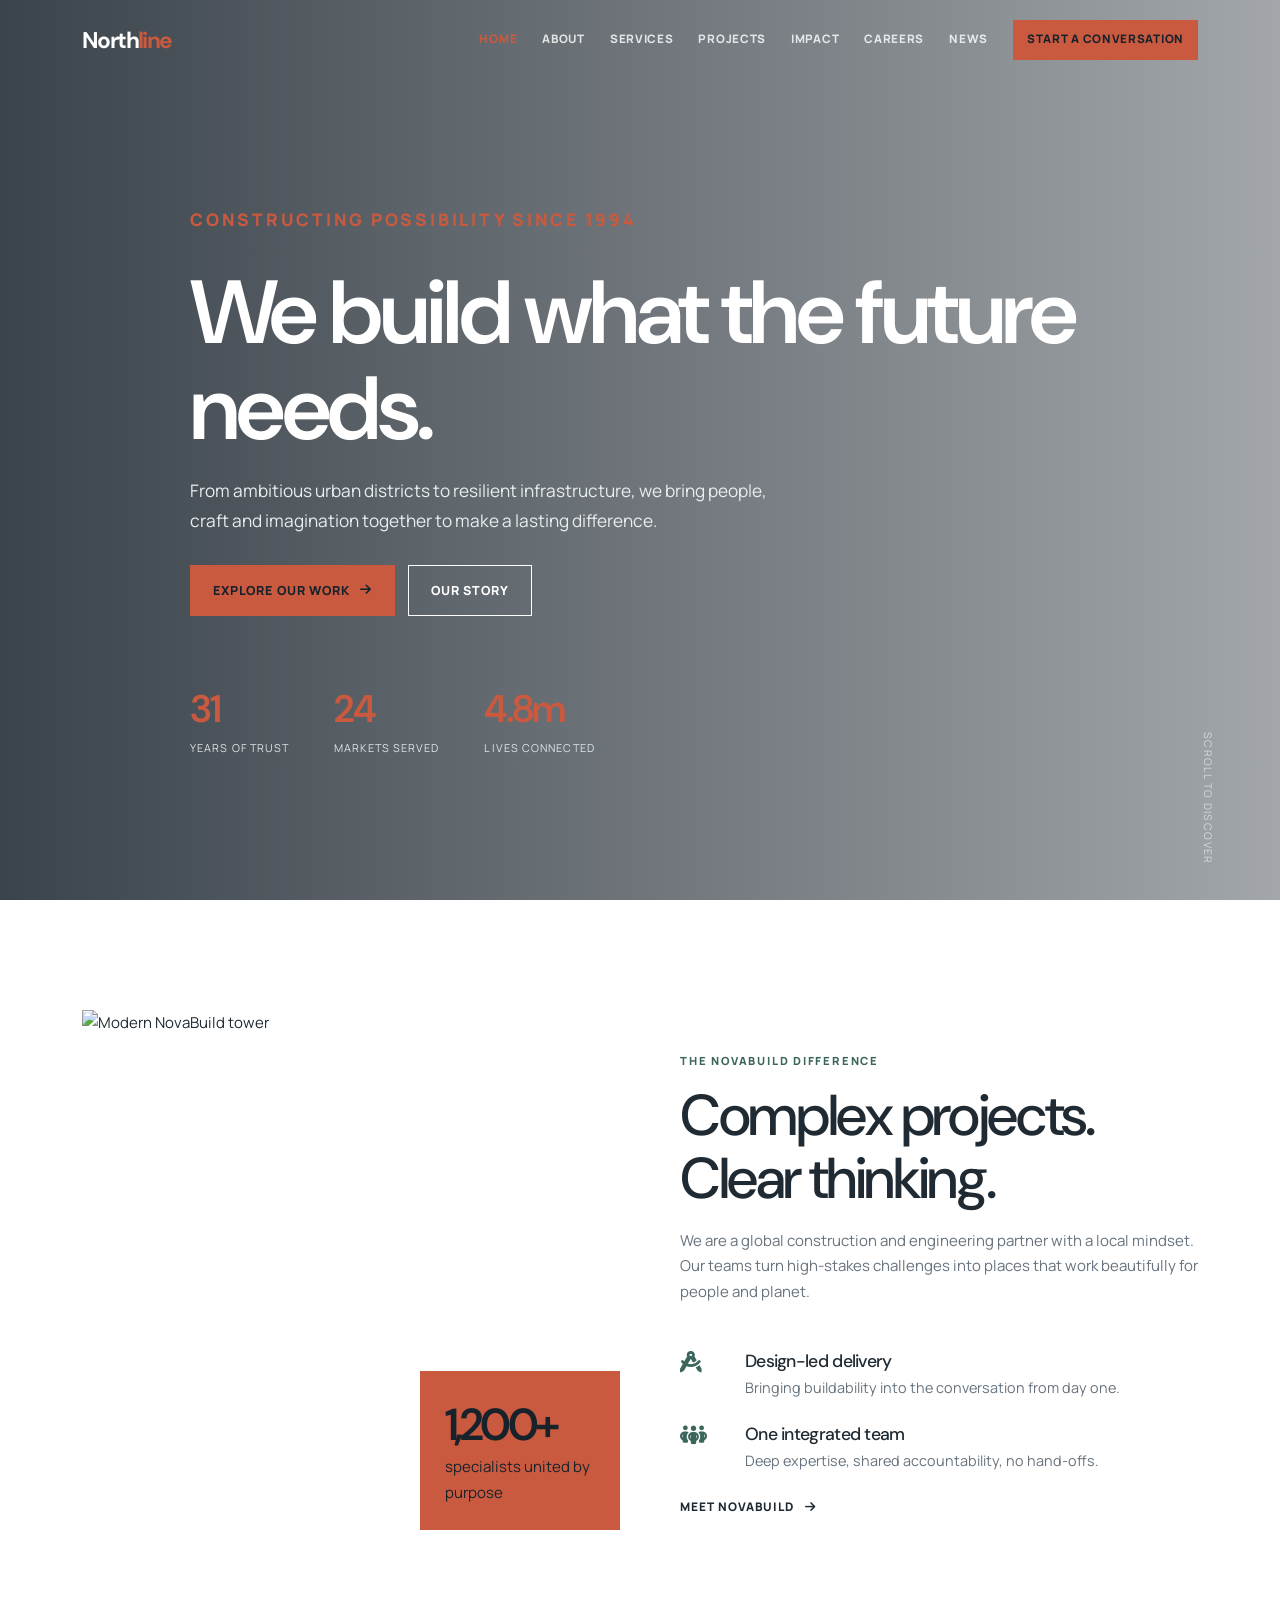
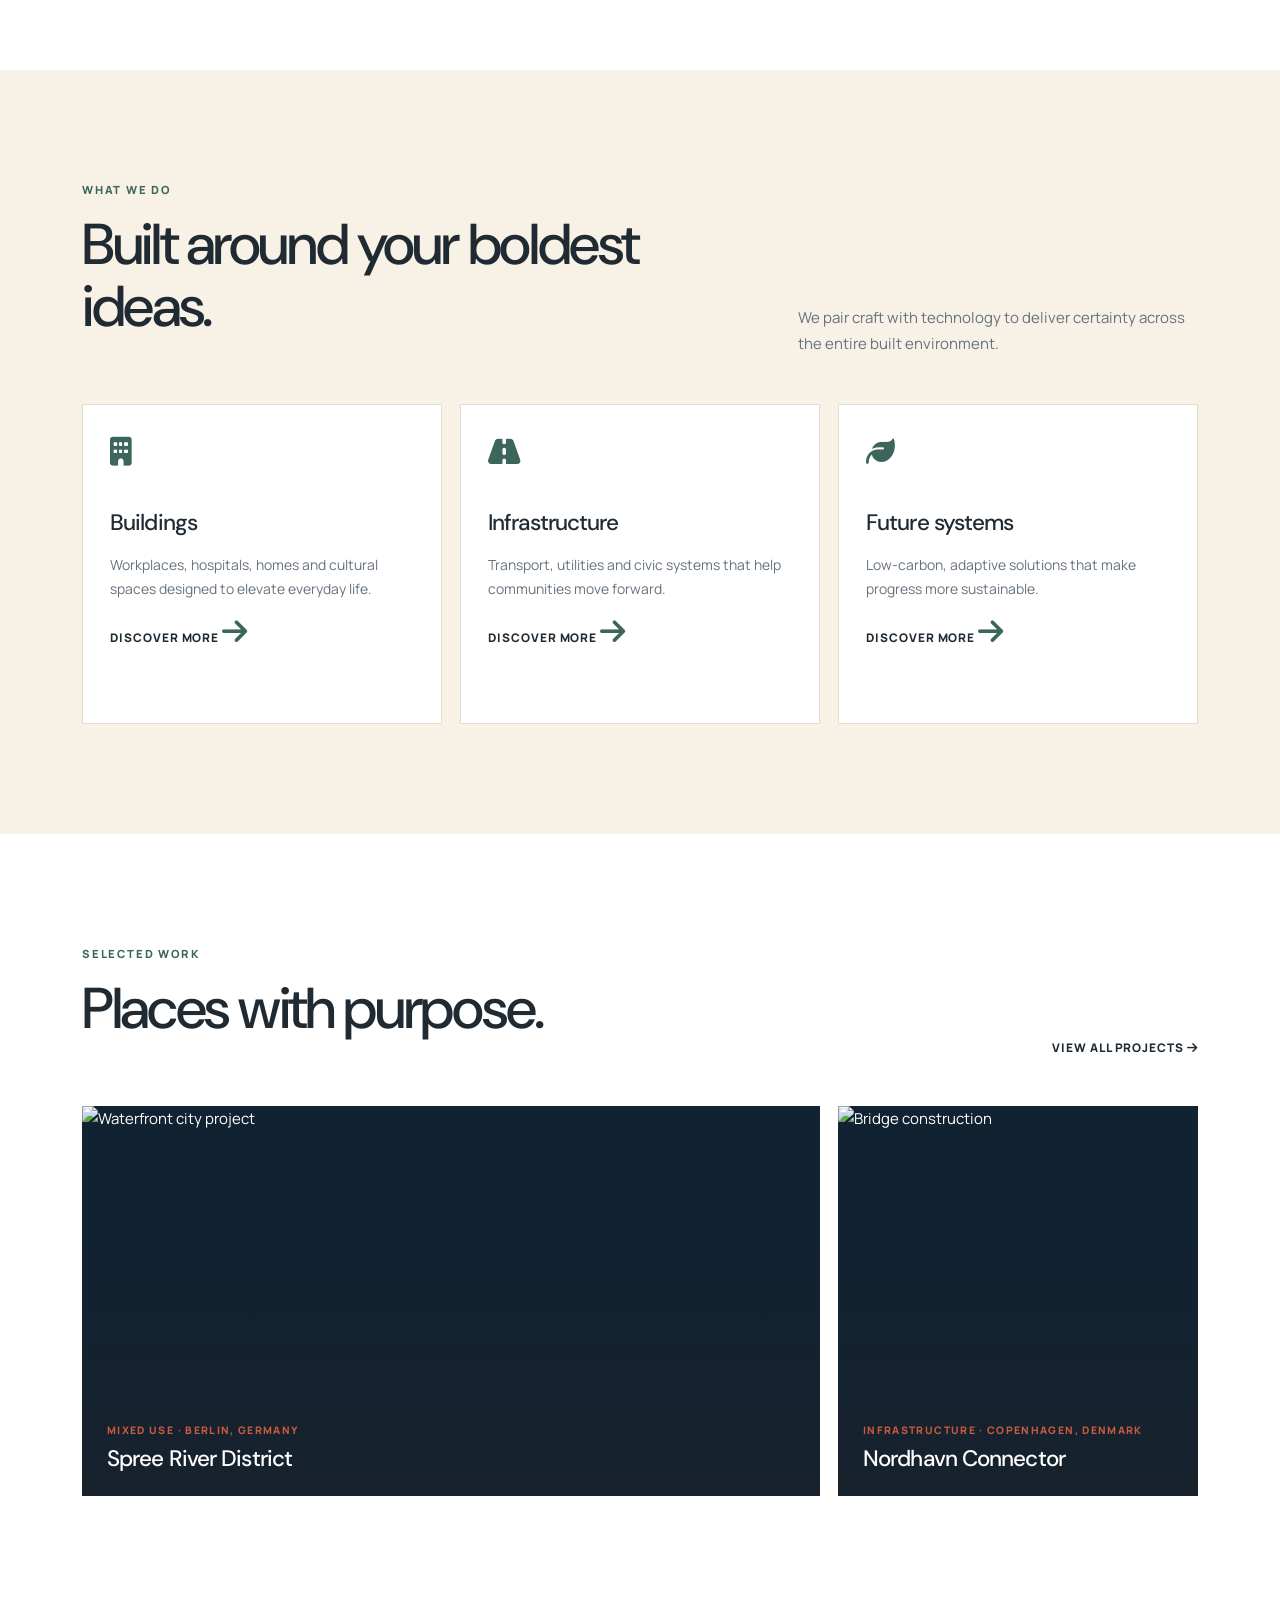
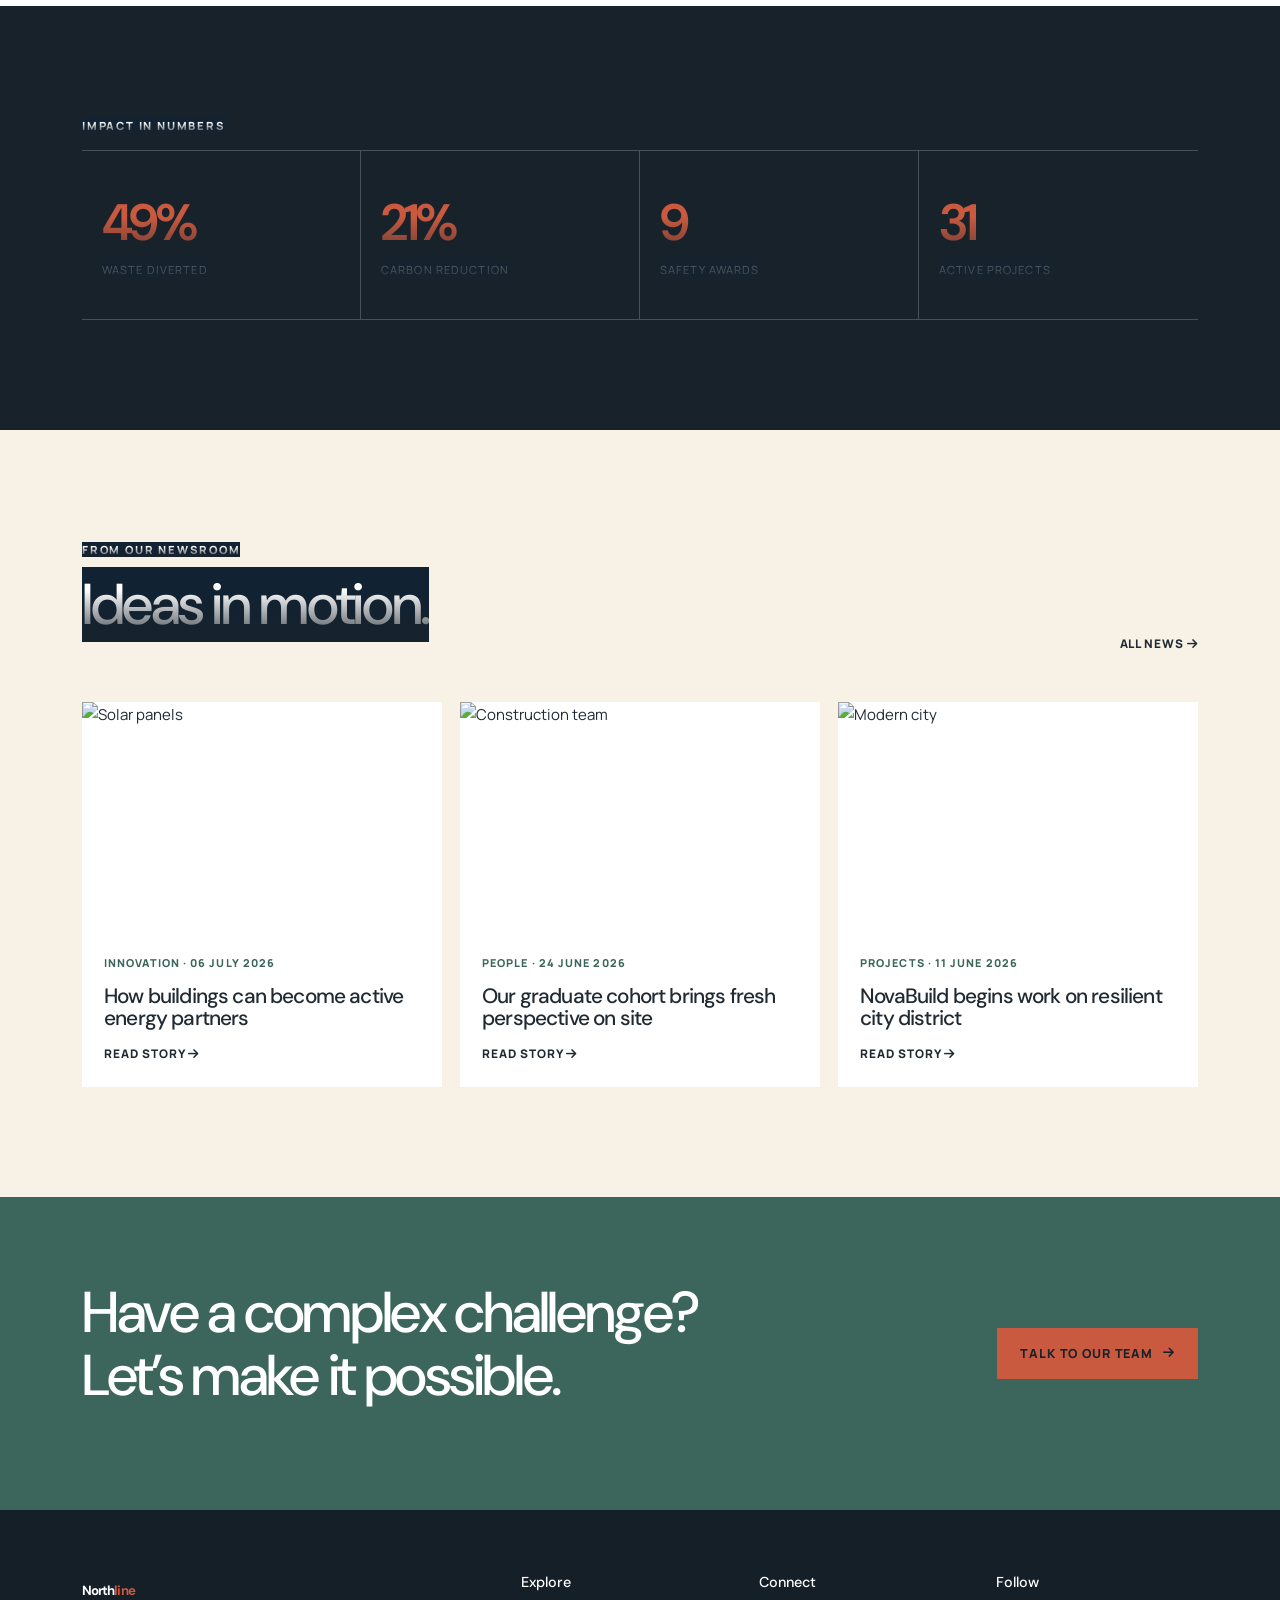
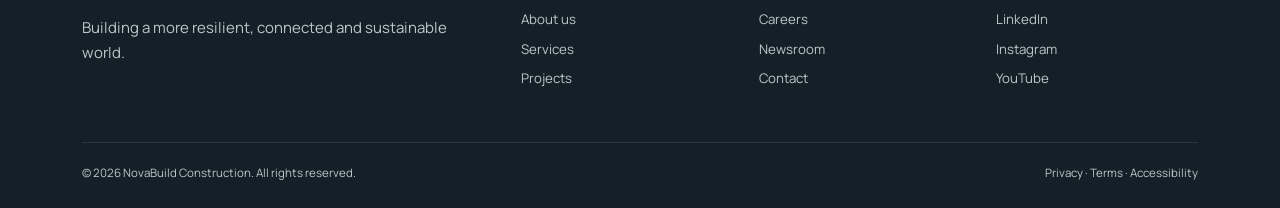
==== commit fea97e93: "Update index.html" ====
--- a/index.html
+++ b/index.html
@@ -1,3 +1,3 @@
-﻿<!doctype html><html lang="en"><head><meta charset="utf-8"><meta name="viewport" content="width=device-width,initial-scale=1"><meta name="description" content="Northline Construction creates resilient places, infrastructure and communities."><title>Northline Construction | Building a better tomorrow</title><link rel="preconnect" href="https://fonts.googleapis.com"><link href="https://fonts.googleapis.com/css2?family=DM+Sans:wght@500;600;700&family=Manrope:wght@400;500;600;700;800&display=swap" rel="stylesheet"><link href="https://cdnjs.cloudflare.com/ajax/libs/font-awesome/6.5.2/css/all.min.css" rel="stylesheet"><link href="https://cdn.jsdelivr.net/npm/bootstrap@5.3.3/dist/css/bootstrap.min.css" rel="stylesheet"><link rel="stylesheet" href="css/style.css"><link rel="stylesheet" href="css/responsive.css"><link rel="stylesheet" href="css/animations.css"></head><body><nav class="site-nav"><div class="container nav-inner"><a class="brand" href="index.html">Northline<span>Construction</span></a><button class="menu-toggle" aria-label="Open navigation"><i class="fa-solid fa-bars"></i></button><div class="nav-links"><a class="active" href="index.html">Home</a><a href="about.html">About</a><a href="services.html">Services</a><a href="projects.html">Projects</a><a href="sustainability.html">Impact</a><a href="careers.html">Careers</a><a href="news.html">News</a><a class="nav-cta" href="contact.html">Start a conversation</a></div></div></nav><main><header class="hero"><div class="container hero-content"><p class="eyebrow" style="color:var(--lime)">Constructing possibility since 1994</p><h1>We build what the future needs.</h1><p>From ambitious urban districts to resilient infrastructure, we bring people, craft and imagination together to make a lasting difference.</p><div class="hero-actions"><a class="btn-nova" href="projects.html">Explore our work <i class="fa-solid fa-arrow-right"></i></a><a class="btn-outline-nova" href="about.html">Our story</a></div><div class="hero-stat"><div><strong>31</strong><span>Years of trust</span></div><div><strong>24</strong><span>Markets served</span></div><div><strong>4.8m</strong><span>Lives connected</span></div></div></div><span class="hero-note">Scroll to discover</span></header><section><div class="container split"><div class="image-frame reveal"><img alt="Modern Northline Construction tower" src="https://images.unsplash.com/photo-1486406146926-c627a92ad1ab?auto=format&fit=crop&w=1000&q=85"><div class="image-tag"><strong>1,200+</strong>specialists united by purpose</div></div><div class="reveal"><p class="eyebrow">The Northline Construction difference</p><h2>Complex projects. Clear thinking.</h2><p class="text-muted-nova">We are a global construction and engineering partner with a local mindset. Our teams turn high-stakes challenges into places that work beautifully for people and planet.</p><div class="feature-list mt-5"><div class="feature"><i class="fa-solid fa-compass-drafting"></i><div><h3>Design-led delivery</h3><p>Bringing buildability into the conversation from day one.</p></div></div><div class="feature"><i class="fa-solid fa-people-group"></i><div><h3>One integrated team</h3><p>Deep expertise, shared accountability, no hand-offs.</p></div></div></div><a class="arrow-link mt-4 d-inline-block" href="about.html">Meet Northline Construction <i class="fa-solid fa-arrow-right ms-2"></i></a></div></div></section><section class="soft"><div class="container"><div class="section-head reveal"><div><p class="eyebrow">What we do</p><h2>Built around your boldest ideas.</h2></div><div>We pair craft with technology to deliver certainty across the entire built environment.</div></div><div class="services-grid"><article class="service-card reveal"><i class="fa-solid fa-building"></i><h3>Buildings</h3><p>Workplaces, hospitals, homes and cultural spaces designed to elevate everyday life.</p><a class="arrow-link" href="services.html">Discover more <i class="fa-solid fa-arrow-right"></i></a></article><article class="service-card reveal"><i class="fa-solid fa-road"></i><h3>Infrastructure</h3><p>Transport, utilities and civic systems that help communities move forward.</p><a class="arrow-link" href="services.html">Discover more <i class="fa-solid fa-arrow-right"></i></a></article><article class="service-card reveal"><i class="fa-solid fa-leaf"></i><h3>Future systems</h3><p>Low-carbon, adaptive solutions that make progress more sustainable.</p><a class="arrow-link" href="services.html">Discover more <i class="fa-solid fa-arrow-right"></i></a></article></div></div></section><section><div class="container"><div class="section-head"><div><p class="eyebrow">Selected work</p><h2>Places with purpose.</h2></div><a class="arrow-link" href="projects.html">View all projects <i class="fa-solid fa-arrow-right"></i></a></div><div class="project-grid"><a class="project wide" href="projects.html"><img alt="Waterfront city project" src="https://images.unsplash.com/photo-1494526585095-c41746248156?auto=format&fit=crop&w=1200&q=85"><div class="project-info"><small>Mixed use · Lagos</small><h3>Atlantic Quarter</h3></div></a><a class="project" href="projects.html"><img alt="Bridge construction" src="https://images.unsplash.com/photo-1545324418-cc1a3fa10c00?auto=format&fit=crop&w=800&q=85"><div class="project-info"><small>Infrastructure · Accra</small><h3>Harbour Link</h3></div></a></div></div></section><section class="dark"><div class="container"><p class="eyebrow">Impact in numbers</p><div class="stats"><div class="stat"><strong data-count="97" data-suffix="%">0</strong><span>Waste diverted</span></div><div class="stat"><strong data-count="43" data-suffix="%">0</strong><span>Carbon reduction</span></div><div class="stat"><strong data-count="18">0</strong><span>Safety awards</span></div><div class="stat"><strong data-count="62">0</strong><span>Active projects</span></div></div></div></section><section class="soft"><div class="container"><div class="section-head"><div><p class="eyebrow">From our newsroom</p><h2>Ideas in motion.</h2></div><a class="arrow-link" href="news.html">All news <i class="fa-solid fa-arrow-right"></i></a></div><div class="news-grid"><article class="news-card"><img alt="Solar panels" src="https://images.unsplash.com/photo-1509391366360-2e959784a276?auto=format&fit=crop&w=800&q=80"><div><small>Innovation · 06 July 2026</small><h3>How buildings can become active energy partners</h3><a class="arrow-link" href="news.html">Read story <i class="fa-solid fa-arrow-right"></i></a></div></article><article class="news-card"><img alt="Construction team" src="https://images.unsplash.com/photo-1503387762-592deb58ef4e?auto=format&fit=crop&w=800&q=80"><div><small>People · 24 June 2026</small><h3>Our graduate cohort brings fresh perspective on site</h3><a class="arrow-link" href="news.html">Read story <i class="fa-solid fa-arrow-right"></i></a></div></article><article class="news-card"><img alt="Modern city" src="https://images.unsplash.com/photo-1449824913935-59a10b8d2000?auto=format&fit=crop&w=800&q=80"><div><small>Projects · 11 June 2026</small><h3>Northline Construction begins work on resilient city district</h3><a class="arrow-link" href="news.html">Read story <i class="fa-solid fa-arrow-right"></i></a></div></article></div></div></section></main><section class="cta"><div class="container"><h2>Have a complex challenge? Let’s make it possible.</h2><a class="btn-nova" href="contact.html">Talk to our team <i class="fa-solid fa-arrow-right"></i></a></div></section><footer class="footer"><div class="container"><div class="footer-top"><div><a class="brand" href="index.html">Northline<span>Construction</span></a><p>Building a more resilient, connected and sustainable world.</p></div><div><h4>Explore</h4><a href="about.html">About us</a><a href="services.html">Services</a><a href="projects.html">Projects</a></div><div><h4>Connect</h4><a href="careers.html">Careers</a><a href="news.html">Newsroom</a><a href="contact.html">Contact</a></div><div><h4>Follow</h4><a href="#">LinkedIn</a><a href="#">Instagram</a><a href="#">YouTube</a></div></div><div class="footer-bottom"><span>© 2026 Northline Construction. All rights reserved.</span><span>Privacy · Terms · Accessibility</span></div></div></footer><button id="toTop" class="btn-nova" hidden style="position:fixed;right:20px;bottom:20px;z-index:20" aria-label="Back to top"><i class="fa-solid fa-arrow-up"></i></button><script src="js/navigation.js"></script><script src="js/app.js"></script><script src="js/counter.js"></script></body></html>
-
-
+<!doctype html><html lang="en"><head><meta charset="utf-8"><meta name="viewport" content="width=device-width,initial-scale=1"><meta name="description" content="NovaBuild creates resilient places, infrastructure and communities."><title>NovaBuild | Building a better tomorrow</title><link rel="preconnect" href="https://fonts.googleapis.com"><link href="https://fonts.googleapis.com/css2?family=DM+Sans:wght@500;600;700&family=Manrope:wght@400;500;600;700;800&display=swap" rel="stylesheet"><link href="https://cdnjs.cloudflare.com/ajax/libs/font-awesome/6.5.2/css/all.min.css" rel="stylesheet"><link href="https://cdn.jsdelivr.net/npm/bootstrap@5.3.3/dist/css/bootstrap.min.css" rel="stylesheet"><link rel="stylesheet" href="css/style.css"><link rel="stylesheet" href="css/responsive.css"><link rel="stylesheet" href="css/animations.css"></head><body><nav class="site-nav"><div class="container nav-inner"><a class="brand" href="index.html">Nova<span>Build</span></a><button class="menu-toggle" aria-label="Open navigation"><i class="fa-solid fa-bars"></i></button><div class="nav-links"><a class="active" href="index.html">Home</a><a href="about.html">About</a><a href="services.html">Services</a><a href="projects.html">Projects</a><a href="sustainability.html">Impact</a><a href="careers.html">Careers</a><a href="news.html">News</a><a class="nav-cta" href="contact.html">Start a conversation</a></div></div></nav><main><header class="hero"><div class="container hero-content"><p class="eyebrow" style="color:var(--lime)">Constructing possibility since 1994</p><h1>We build what the future needs.</h1><p>From ambitious urban districts to resilient infrastructure, we bring people, craft and imagination together to make a lasting difference.</p><div class="hero-actions"><a class="btn-nova" href="projects.html">Explore our work <i class="fa-solid fa-arrow-right"></i></a><a class="btn-outline-nova" href="about.html">Our story</a></div><div class="hero-stat"><div><strong>31</strong><span>Years of trust</span></div><div><strong>24</strong><span>Markets served</span></div><div><strong>4.8m</strong><span>Lives connected</span></div></div></div><span class="hero-note">Scroll to discover</span></header><section><div class="container split"><div class="image-frame reveal"><img alt="Modern NovaBuild tower" src="https://images.unsplash.com/photo-1486406146926-c627a92ad1ab?auto=format&fit=crop&w=1000&q=85"><div class="image-tag"><strong>1,200+</strong>specialists united by purpose</div></div><div class="reveal"><p class="eyebrow">The NovaBuild difference</p><h2>Complex projects. Clear thinking.</h2><p class="text-muted-nova">We are a global construction and engineering partner with a local mindset. Our teams turn high-stakes challenges into places that work beautifully for people and planet.</p><div class="feature-list mt-5"><div class="feature"><i class="fa-solid fa-compass-drafting"></i><div><h3>Design-led delivery</h3><p>Bringing buildability into the conversation from day one.</p></div></div><div class="feature"><i class="fa-solid fa-people-group"></i><div><h3>One integrated team</h3><p>Deep expertise, shared accountability, no hand-offs.</p></div></div></div><a class="arrow-link mt-4 d-inline-block" href="about.html">Meet NovaBuild <i class="fa-solid fa-arrow-right ms-2"></i></a></div></div></section><section class="soft"><div class="container"><div class="section-head reveal"><div><p class="eyebrow">What we do</p><h2>Built around your boldest ideas.</h2></div><div>We pair craft with technology to deliver certainty across the entire built environment.</div></div><div class="services-grid"><article class="service-card reveal"><i class="fa-solid fa-building"></i><h3>Buildings</h3><p>Workplaces, hospitals, homes and cultural spaces designed to elevate everyday life.</p><a class="arrow-link" href="services.html">Discover more <i class="fa-solid fa-arrow-right"></i></a></article><article class="service-card reveal"><i class="fa-solid fa-road"></i><h3>Infrastructure</h3><p>Transport, utilities and civic systems that help communities move forward.</p><a class="arrow-link" href="services.html">Discover more <i class="fa-solid fa-arrow-right"></i></a></article><article class="service-card reveal"><i class="fa-solid fa-leaf"></i><h3>Future systems</h3><p>Low-carbon, adaptive solutions that make progress more sustainable.</p><a class="arrow-link" href="services.html">Discover more <i class="fa-solid fa-arrow-right"></i></a></article></div></div></section><section><div class="container"><div class="section-head"><div><p class="eyebrow">Selected work</p><h2>Places with purpose.</h2></div><a class="arrow-link" href="projects.html">View all projects <i class="fa-solid fa-arrow-right"></i></a></div><div class="project-grid"><a class="project wide" href="projects.html"><img alt="Waterfront city project" src="https://images.unsplash.com/photo-1494526585095-c41746248156?auto=format&fit=crop&w=1200&q=85"><div class="project-info"><small>Mixed use · Berlin, Germany</small>
+<h3>Spree River District</h3></div></a><a class="project" href="projects.html"><img alt="Bridge construction" src="https://images.unsplash.com/photo-1545324418-cc1a3fa10c00?auto=format&fit=crop&w=800&q=85"><div class="project-info"><small>Infrastructure · Copenhagen, Denmark</small>
+<h3>Nordhavn Connector</h3></div></section><section class="dark"><div class="container"><p class="eyebrow">Impact in numbers</p><div class="stats"><div class="stat"><strong data-count="97" data-suffix="%">0</strong><span>Waste diverted</span></div><div class="stat"><strong data-count="43" data-suffix="%">0</strong><span>Carbon reduction</span></div><div class="stat"><strong data-count="18">0</strong><span>Safety awards</span></div><div class="stat"><strong data-count="62">0</strong><span>Active projects</span></div></div></div></section><section class="soft"><div class="container"><div class="section-head"><div><p class="eyebrow">From our newsroom</p><h2>Ideas in motion.</h2></div><a class="arrow-link" href="news.html">All news <i class="fa-solid fa-arrow-right"></i></a></div><div class="news-grid"><article class="news-card"><img alt="Solar panels" src="https://images.unsplash.com/photo-1509391366360-2e959784a276?auto=format&fit=crop&w=800&q=80"><div><small>Innovation · 06 July 2026</small><h3>How buildings can become active energy partners</h3><a class="arrow-link" href="news.html">Read story <i class="fa-solid fa-arrow-right"></i></a></div></article><article class="news-card"><img alt="Construction team" src="https://images.unsplash.com/photo-1503387762-592deb58ef4e?auto=format&fit=crop&w=800&q=80"><div><small>People · 24 June 2026</small><h3>Our graduate cohort brings fresh perspective on site</h3><a class="arrow-link" href="news.html">Read story <i class="fa-solid fa-arrow-right"></i></a></div></article><article class="news-card"><img alt="Modern city" src="https://images.unsplash.com/photo-1449824913935-59a10b8d2000?auto=format&fit=crop&w=800&q=80"><div><small>Projects · 11 June 2026</small><h3>NovaBuild begins work on resilient city district</h3><a class="arrow-link" href="news.html">Read story <i class="fa-solid fa-arrow-right"></i></a></div></article></div></div></section></main><section class="cta"><div class="container"><h2>Have a complex challenge? Let’s make it possible.</h2><a class="btn-nova" href="contact.html">Talk to our team <i class="fa-solid fa-arrow-right"></i></a></div></section><footer class="footer"><div class="container"><div class="footer-top"><div><a class="brand" href="index.html">Nova<span>Build</span></a><p>Building a more resilient, connected and sustainable world.</p></div><div><h4>Explore</h4><a href="about.html">About us</a><a href="services.html">Services</a><a href="projects.html">Projects</a></div><div><h4>Connect</h4><a href="careers.html">Careers</a><a href="news.html">Newsroom</a><a href="contact.html">Contact</a></div><div><h4>Follow</h4><a href="#">LinkedIn</a><a href="#">Instagram</a><a href="#">YouTube</a></div></div><div class="footer-bottom"><span>© 2026 NovaBuild Construction. All rights reserved.</span><span>Privacy · Terms · Accessibility</span></div></div></footer><button id="toTop" class="btn-nova" hidden style="position:fixed;right:20px;bottom:20px;z-index:20" aria-label="Back to top"><i class="fa-solid fa-arrow-up"></i></button><script src="js/navigation.js"></script><script src="js/app.js"></script><script src="js/counter.js"></script></body></html>
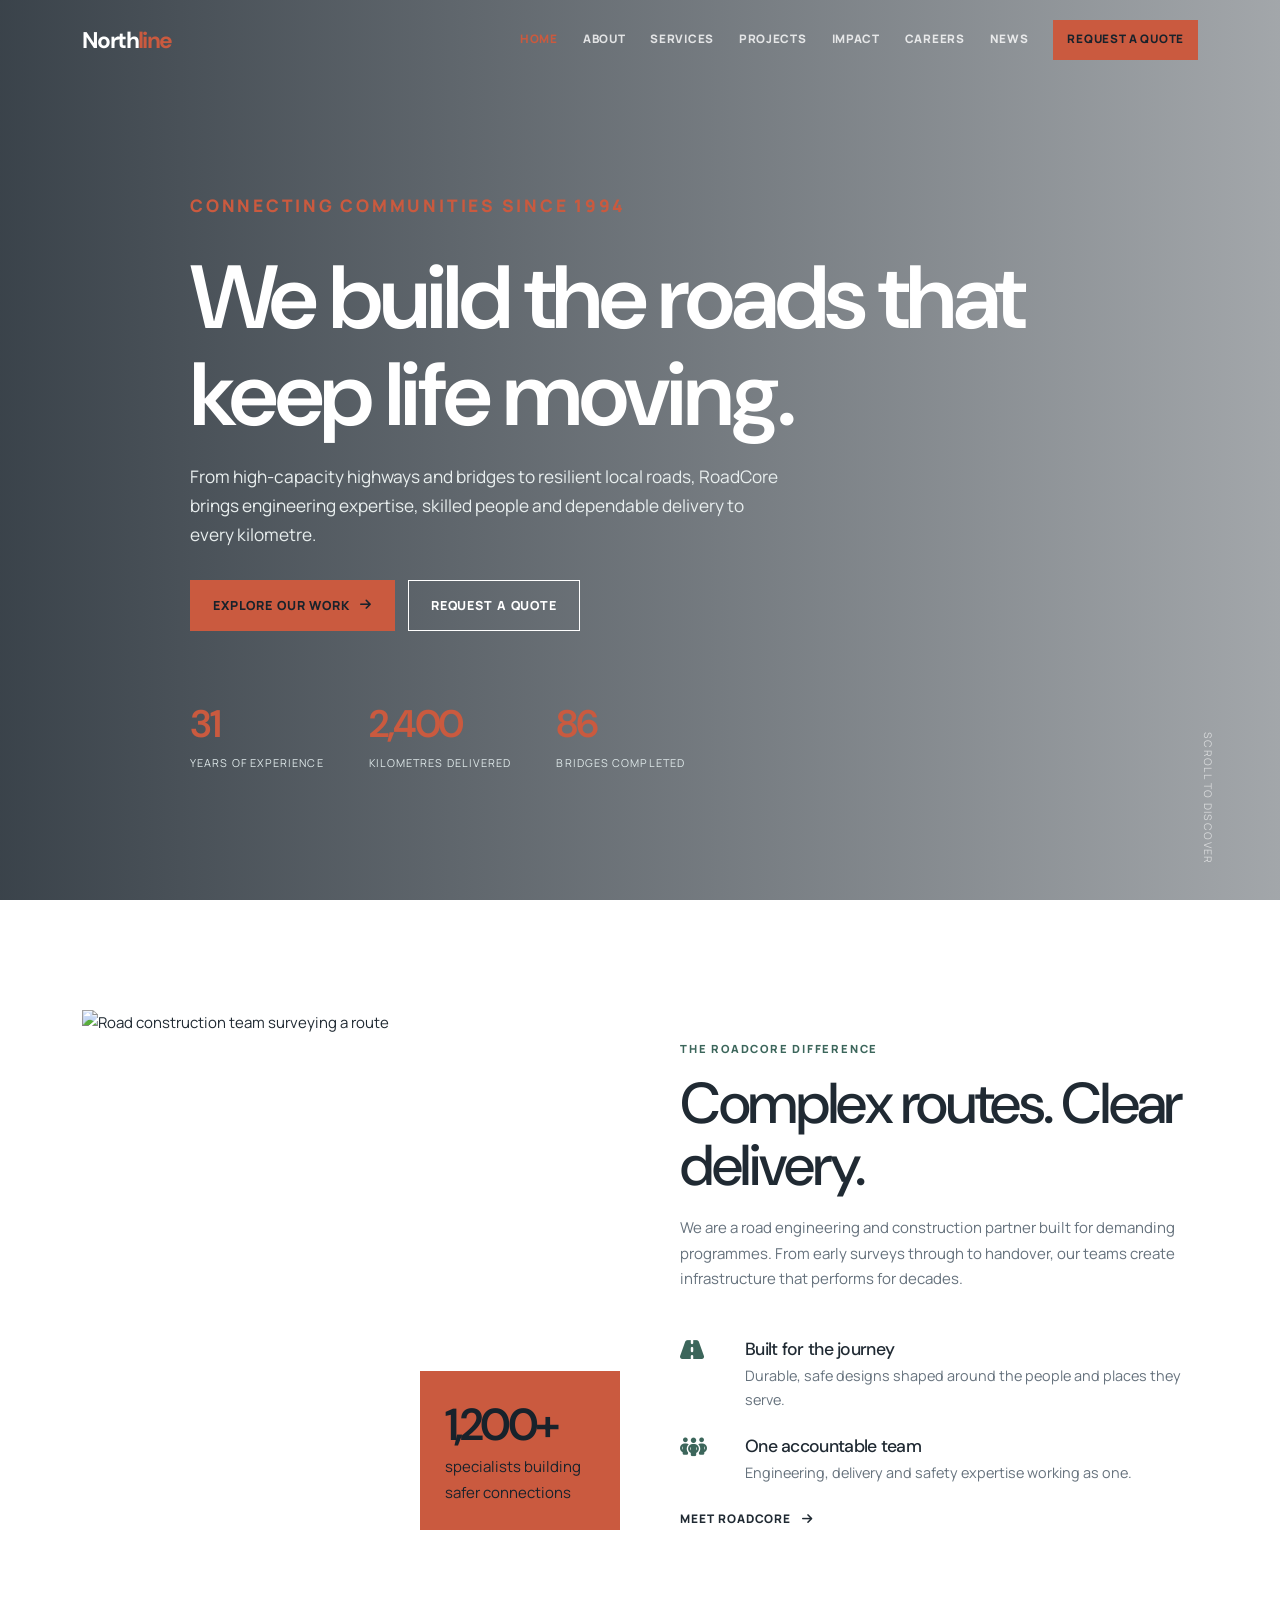
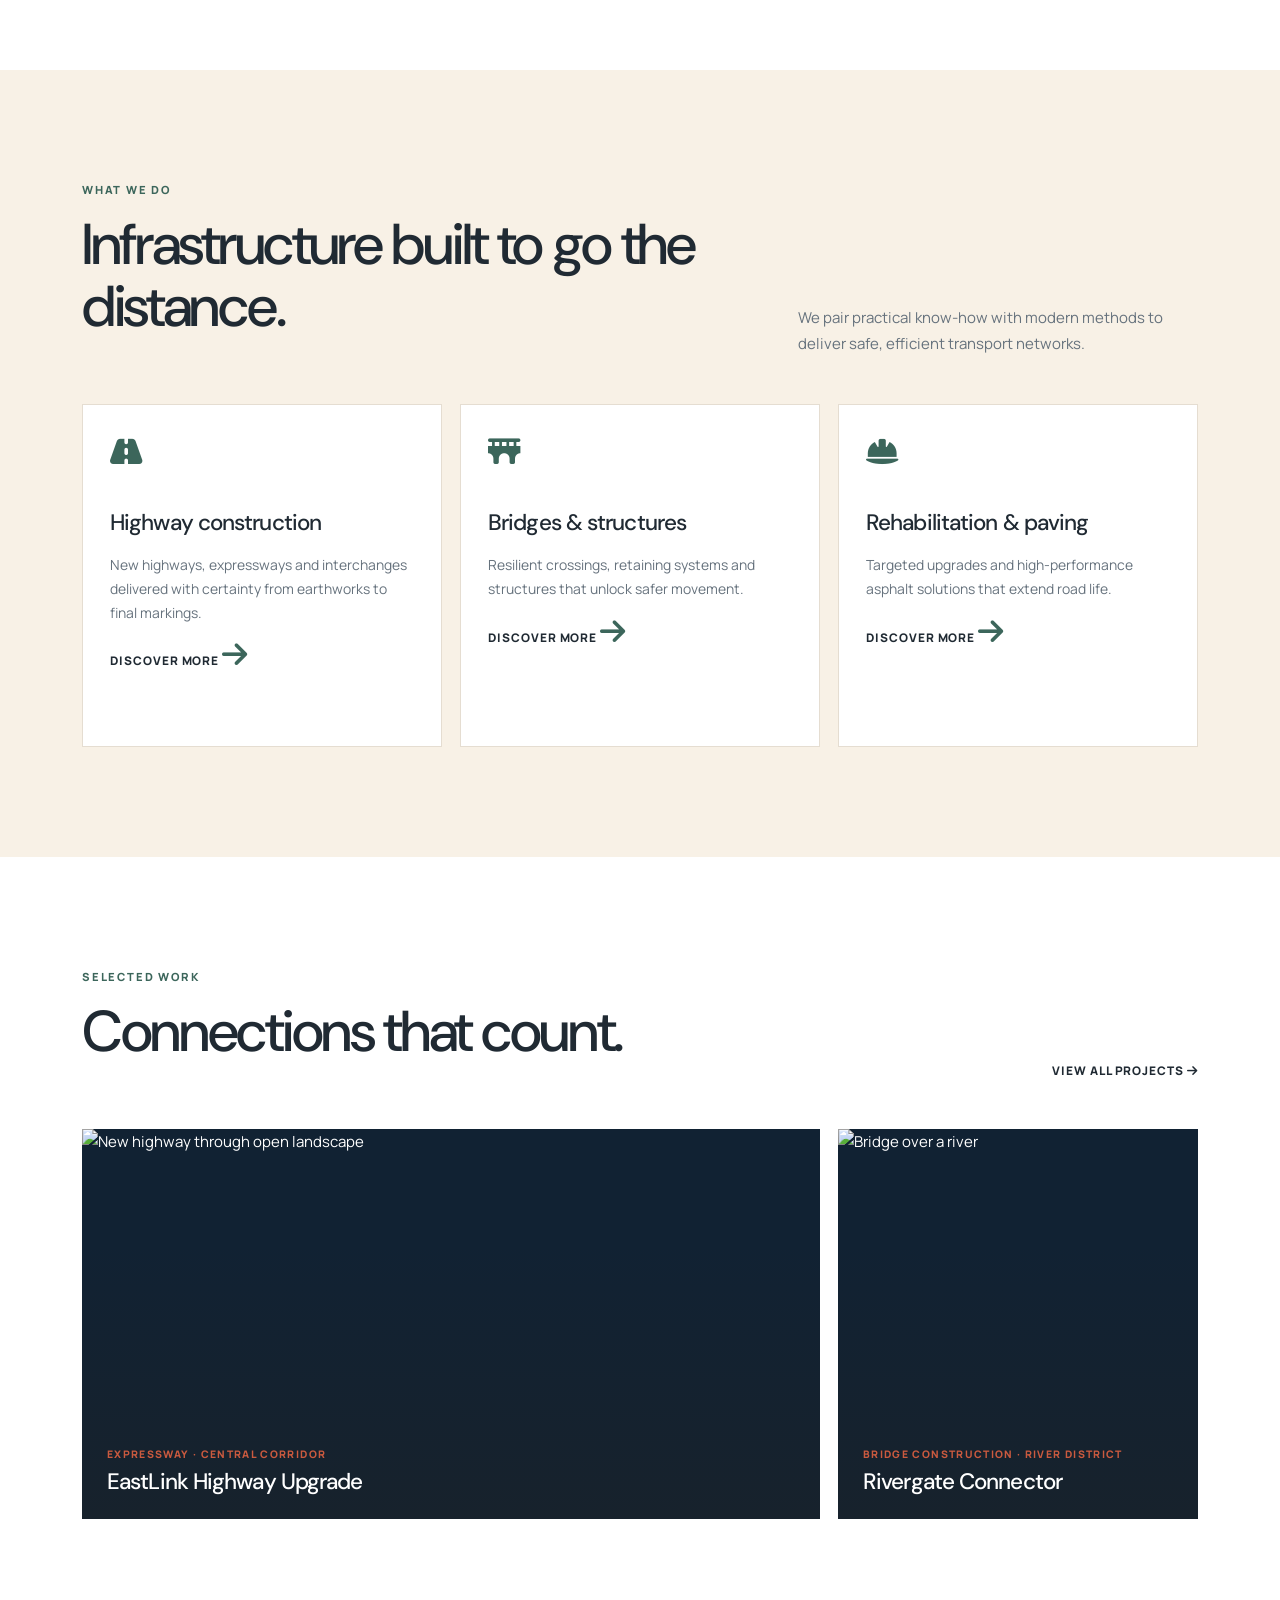
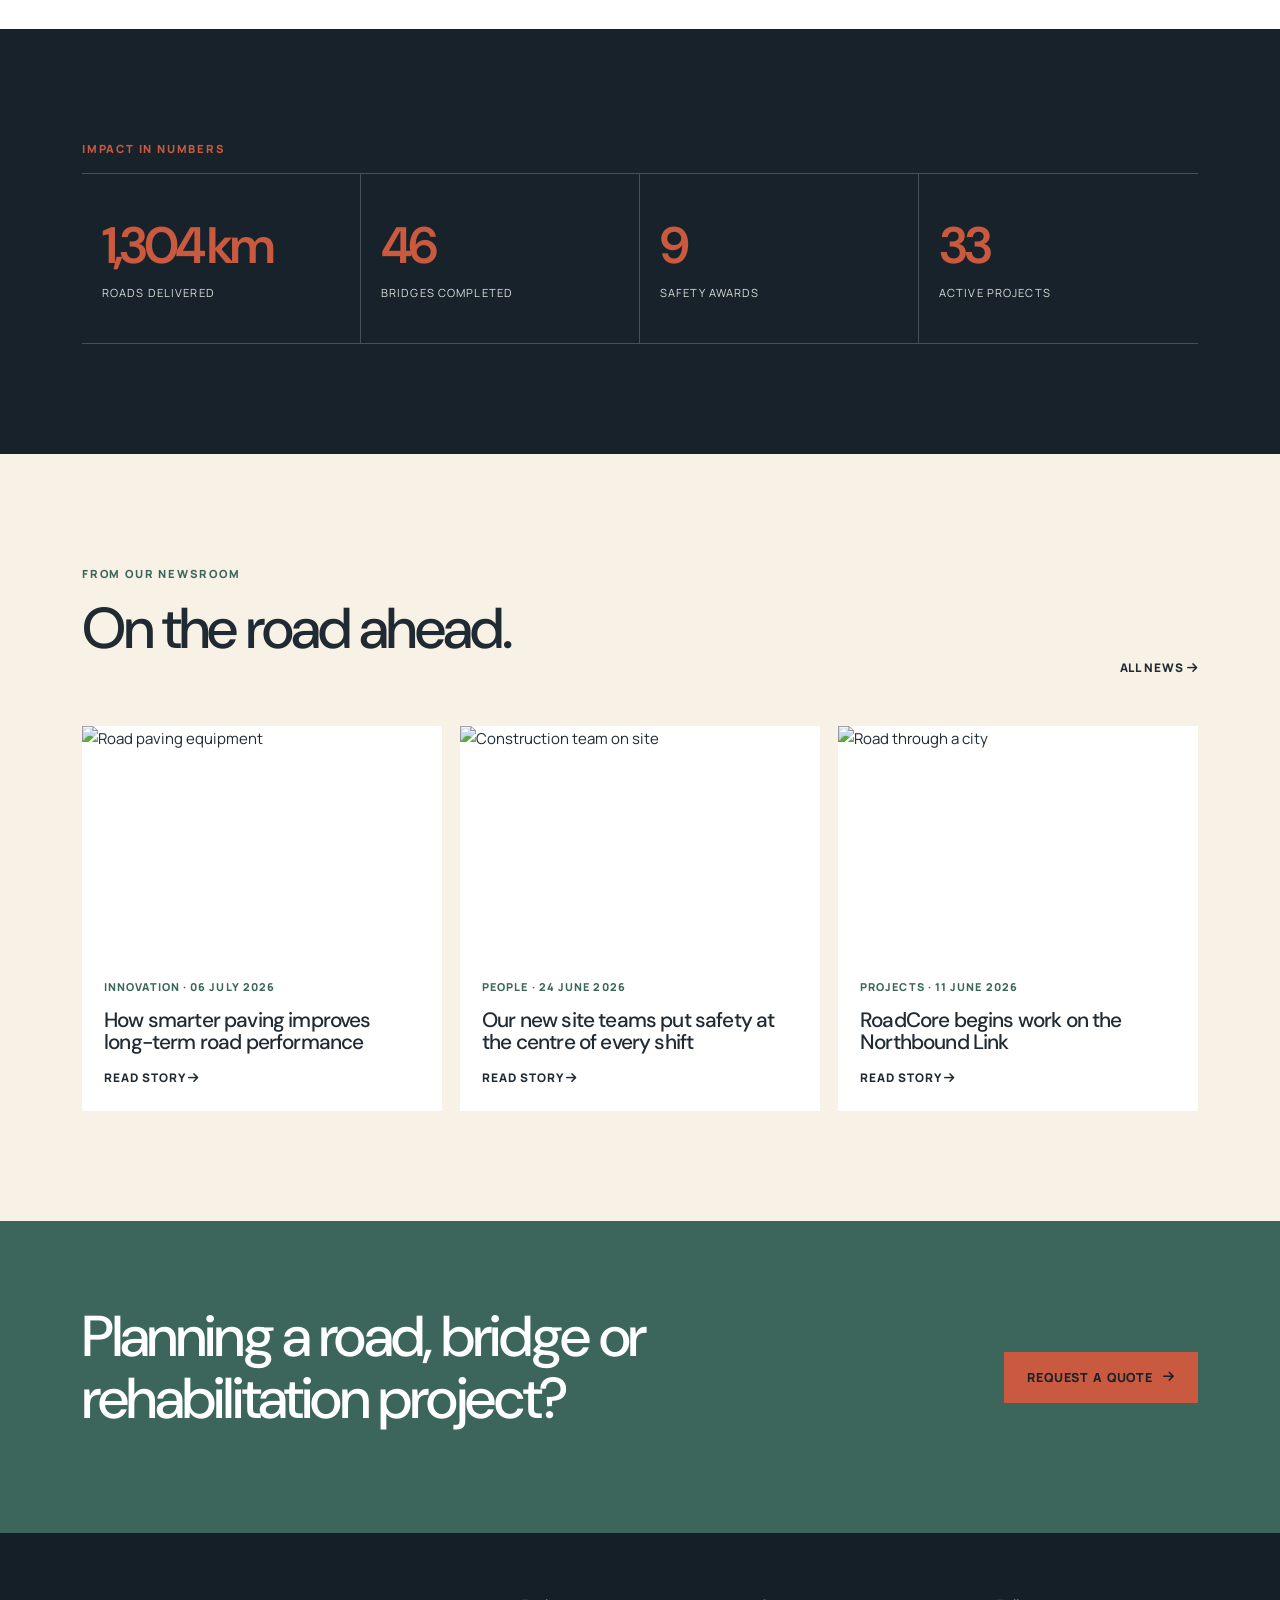
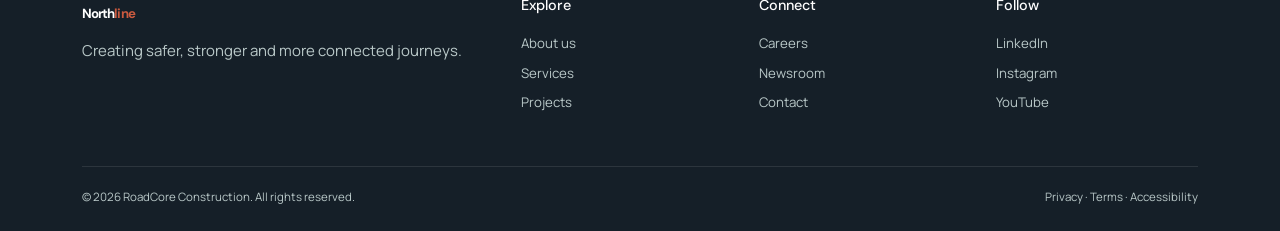
==== commit 189db176: "Update index.html" ====
--- a/index.html
+++ b/index.html
@@ -1,3 +1,10 @@
-<!doctype html><html lang="en"><head><meta charset="utf-8"><meta name="viewport" content="width=device-width,initial-scale=1"><meta name="description" content="NovaBuild creates resilient places, infrastructure and communities."><title>NovaBuild | Building a better tomorrow</title><link rel="preconnect" href="https://fonts.googleapis.com"><link href="https://fonts.googleapis.com/css2?family=DM+Sans:wght@500;600;700&family=Manrope:wght@400;500;600;700;800&display=swap" rel="stylesheet"><link href="https://cdnjs.cloudflare.com/ajax/libs/font-awesome/6.5.2/css/all.min.css" rel="stylesheet"><link href="https://cdn.jsdelivr.net/npm/bootstrap@5.3.3/dist/css/bootstrap.min.css" rel="stylesheet"><link rel="stylesheet" href="css/style.css"><link rel="stylesheet" href="css/responsive.css"><link rel="stylesheet" href="css/animations.css"></head><body><nav class="site-nav"><div class="container nav-inner"><a class="brand" href="index.html">Nova<span>Build</span></a><button class="menu-toggle" aria-label="Open navigation"><i class="fa-solid fa-bars"></i></button><div class="nav-links"><a class="active" href="index.html">Home</a><a href="about.html">About</a><a href="services.html">Services</a><a href="projects.html">Projects</a><a href="sustainability.html">Impact</a><a href="careers.html">Careers</a><a href="news.html">News</a><a class="nav-cta" href="contact.html">Start a conversation</a></div></div></nav><main><header class="hero"><div class="container hero-content"><p class="eyebrow" style="color:var(--lime)">Constructing possibility since 1994</p><h1>We build what the future needs.</h1><p>From ambitious urban districts to resilient infrastructure, we bring people, craft and imagination together to make a lasting difference.</p><div class="hero-actions"><a class="btn-nova" href="projects.html">Explore our work <i class="fa-solid fa-arrow-right"></i></a><a class="btn-outline-nova" href="about.html">Our story</a></div><div class="hero-stat"><div><strong>31</strong><span>Years of trust</span></div><div><strong>24</strong><span>Markets served</span></div><div><strong>4.8m</strong><span>Lives connected</span></div></div></div><span class="hero-note">Scroll to discover</span></header><section><div class="container split"><div class="image-frame reveal"><img alt="Modern NovaBuild tower" src="https://images.unsplash.com/photo-1486406146926-c627a92ad1ab?auto=format&fit=crop&w=1000&q=85"><div class="image-tag"><strong>1,200+</strong>specialists united by purpose</div></div><div class="reveal"><p class="eyebrow">The NovaBuild difference</p><h2>Complex projects. Clear thinking.</h2><p class="text-muted-nova">We are a global construction and engineering partner with a local mindset. Our teams turn high-stakes challenges into places that work beautifully for people and planet.</p><div class="feature-list mt-5"><div class="feature"><i class="fa-solid fa-compass-drafting"></i><div><h3>Design-led delivery</h3><p>Bringing buildability into the conversation from day one.</p></div></div><div class="feature"><i class="fa-solid fa-people-group"></i><div><h3>One integrated team</h3><p>Deep expertise, shared accountability, no hand-offs.</p></div></div></div><a class="arrow-link mt-4 d-inline-block" href="about.html">Meet NovaBuild <i class="fa-solid fa-arrow-right ms-2"></i></a></div></div></section><section class="soft"><div class="container"><div class="section-head reveal"><div><p class="eyebrow">What we do</p><h2>Built around your boldest ideas.</h2></div><div>We pair craft with technology to deliver certainty across the entire built environment.</div></div><div class="services-grid"><article class="service-card reveal"><i class="fa-solid fa-building"></i><h3>Buildings</h3><p>Workplaces, hospitals, homes and cultural spaces designed to elevate everyday life.</p><a class="arrow-link" href="services.html">Discover more <i class="fa-solid fa-arrow-right"></i></a></article><article class="service-card reveal"><i class="fa-solid fa-road"></i><h3>Infrastructure</h3><p>Transport, utilities and civic systems that help communities move forward.</p><a class="arrow-link" href="services.html">Discover more <i class="fa-solid fa-arrow-right"></i></a></article><article class="service-card reveal"><i class="fa-solid fa-leaf"></i><h3>Future systems</h3><p>Low-carbon, adaptive solutions that make progress more sustainable.</p><a class="arrow-link" href="services.html">Discover more <i class="fa-solid fa-arrow-right"></i></a></article></div></div></section><section><div class="container"><div class="section-head"><div><p class="eyebrow">Selected work</p><h2>Places with purpose.</h2></div><a class="arrow-link" href="projects.html">View all projects <i class="fa-solid fa-arrow-right"></i></a></div><div class="project-grid"><a class="project wide" href="projects.html"><img alt="Waterfront city project" src="https://images.unsplash.com/photo-1494526585095-c41746248156?auto=format&fit=crop&w=1200&q=85"><div class="project-info"><small>Mixed use · Berlin, Germany</small>
-<h3>Spree River District</h3></div></a><a class="project" href="projects.html"><img alt="Bridge construction" src="https://images.unsplash.com/photo-1545324418-cc1a3fa10c00?auto=format&fit=crop&w=800&q=85"><div class="project-info"><small>Infrastructure · Copenhagen, Denmark</small>
-<h3>Nordhavn Connector</h3></div></section><section class="dark"><div class="container"><p class="eyebrow">Impact in numbers</p><div class="stats"><div class="stat"><strong data-count="97" data-suffix="%">0</strong><span>Waste diverted</span></div><div class="stat"><strong data-count="43" data-suffix="%">0</strong><span>Carbon reduction</span></div><div class="stat"><strong data-count="18">0</strong><span>Safety awards</span></div><div class="stat"><strong data-count="62">0</strong><span>Active projects</span></div></div></div></section><section class="soft"><div class="container"><div class="section-head"><div><p class="eyebrow">From our newsroom</p><h2>Ideas in motion.</h2></div><a class="arrow-link" href="news.html">All news <i class="fa-solid fa-arrow-right"></i></a></div><div class="news-grid"><article class="news-card"><img alt="Solar panels" src="https://images.unsplash.com/photo-1509391366360-2e959784a276?auto=format&fit=crop&w=800&q=80"><div><small>Innovation · 06 July 2026</small><h3>How buildings can become active energy partners</h3><a class="arrow-link" href="news.html">Read story <i class="fa-solid fa-arrow-right"></i></a></div></article><article class="news-card"><img alt="Construction team" src="https://images.unsplash.com/photo-1503387762-592deb58ef4e?auto=format&fit=crop&w=800&q=80"><div><small>People · 24 June 2026</small><h3>Our graduate cohort brings fresh perspective on site</h3><a class="arrow-link" href="news.html">Read story <i class="fa-solid fa-arrow-right"></i></a></div></article><article class="news-card"><img alt="Modern city" src="https://images.unsplash.com/photo-1449824913935-59a10b8d2000?auto=format&fit=crop&w=800&q=80"><div><small>Projects · 11 June 2026</small><h3>NovaBuild begins work on resilient city district</h3><a class="arrow-link" href="news.html">Read story <i class="fa-solid fa-arrow-right"></i></a></div></article></div></div></section></main><section class="cta"><div class="container"><h2>Have a complex challenge? Let’s make it possible.</h2><a class="btn-nova" href="contact.html">Talk to our team <i class="fa-solid fa-arrow-right"></i></a></div></section><footer class="footer"><div class="container"><div class="footer-top"><div><a class="brand" href="index.html">Nova<span>Build</span></a><p>Building a more resilient, connected and sustainable world.</p></div><div><h4>Explore</h4><a href="about.html">About us</a><a href="services.html">Services</a><a href="projects.html">Projects</a></div><div><h4>Connect</h4><a href="careers.html">Careers</a><a href="news.html">Newsroom</a><a href="contact.html">Contact</a></div><div><h4>Follow</h4><a href="#">LinkedIn</a><a href="#">Instagram</a><a href="#">YouTube</a></div></div><div class="footer-bottom"><span>© 2026 NovaBuild Construction. All rights reserved.</span><span>Privacy · Terms · Accessibility</span></div></div></footer><button id="toTop" class="btn-nova" hidden style="position:fixed;right:20px;bottom:20px;z-index:20" aria-label="Back to top"><i class="fa-solid fa-arrow-up"></i></button><script src="js/navigation.js"></script><script src="js/app.js"></script><script src="js/counter.js"></script></body></html>
+<!doctype html>
+<html lang="en"><head><meta charset="utf-8"><meta name="viewport" content="width=device-width,initial-scale=1"><meta name="description" content="RoadCore Construction delivers safe, durable roads, bridges, paving and civil infrastructure."><title>RoadCore Construction | Roads that move communities</title><link rel="preconnect" href="https://fonts.googleapis.com"><link href="https://fonts.googleapis.com/css2?family=DM+Sans:wght@500;600;700&family=Manrope:wght@400;500;600;700;800&display=swap" rel="stylesheet"><link href="https://cdnjs.cloudflare.com/ajax/libs/font-awesome/6.5.2/css/all.min.css" rel="stylesheet"><link href="https://cdn.jsdelivr.net/npm/bootstrap@5.3.3/dist/css/bootstrap.min.css" rel="stylesheet"><link rel="stylesheet" href="css/style.css"><link rel="stylesheet" href="css/responsive.css"><link rel="stylesheet" href="css/animations.css"></head>
+<body><nav class="site-nav"><div class="container nav-inner"><a class="brand" href="index.html">Road<span>Core</span></a><button class="menu-toggle" aria-label="Open navigation"><i class="fa-solid fa-bars"></i></button><div class="nav-links"><a class="active" href="index.html">Home</a><a href="about.html">About</a><a href="services.html">Services</a><a href="projects.html">Projects</a><a href="sustainability.html">Impact</a><a href="careers.html">Careers</a><a href="news.html">News</a><a class="nav-cta" href="contact.html">Request a quote</a></div></div></nav>
+<main><header class="hero"><div class="container hero-content"><p class="eyebrow" style="color:var(--lime)">Connecting communities since 1994</p><h1>We build the roads that keep life moving.</h1><p>From high-capacity highways and bridges to resilient local roads, RoadCore brings engineering expertise, skilled people and dependable delivery to every kilometre.</p><div class="hero-actions"><a class="btn-nova" href="projects.html">Explore our work <i class="fa-solid fa-arrow-right"></i></a><a class="btn-outline-nova" href="contact.html">Request a quote</a></div><div class="hero-stat"><div><strong>31</strong><span>Years of experience</span></div><div><strong>2,400</strong><span>Kilometres delivered</span></div><div><strong>86</strong><span>Bridges completed</span></div></div></div><span class="hero-note">Scroll to discover</span></header>
+<section><div class="container split"><div class="image-frame reveal"><img alt="Road construction team surveying a route" src="https://images.unsplash.com/photo-1503387762-592deb58ef4e?auto=format&fit=crop&w=1000&q=85"><div class="image-tag"><strong>1,200+</strong>specialists building safer connections</div></div><div class="reveal"><p class="eyebrow">The RoadCore difference</p><h2>Complex routes. Clear delivery.</h2><p class="text-muted-nova">We are a road engineering and construction partner built for demanding programmes. From early surveys through to handover, our teams create infrastructure that performs for decades.</p><div class="feature-list mt-5"><div class="feature"><i class="fa-solid fa-road"></i><div><h3>Built for the journey</h3><p>Durable, safe designs shaped around the people and places they serve.</p></div></div><div class="feature"><i class="fa-solid fa-people-group"></i><div><h3>One accountable team</h3><p>Engineering, delivery and safety expertise working as one.</p></div></div></div><a class="arrow-link mt-4 d-inline-block" href="about.html">Meet RoadCore <i class="fa-solid fa-arrow-right ms-2"></i></a></div></div></section>
+<section class="soft"><div class="container"><div class="section-head reveal"><div><p class="eyebrow">What we do</p><h2>Infrastructure built to go the distance.</h2></div><div>We pair practical know-how with modern methods to deliver safe, efficient transport networks.</div></div><div class="services-grid"><article class="service-card reveal"><i class="fa-solid fa-road"></i><h3>Highway construction</h3><p>New highways, expressways and interchanges delivered with certainty from earthworks to final markings.</p><a class="arrow-link" href="services.html">Discover more <i class="fa-solid fa-arrow-right"></i></a></article><article class="service-card reveal"><i class="fa-solid fa-bridge"></i><h3>Bridges &amp; structures</h3><p>Resilient crossings, retaining systems and structures that unlock safer movement.</p><a class="arrow-link" href="services.html">Discover more <i class="fa-solid fa-arrow-right"></i></a></article><article class="service-card reveal"><i class="fa-solid fa-helmet-safety"></i><h3>Rehabilitation &amp; paving</h3><p>Targeted upgrades and high-performance asphalt solutions that extend road life.</p><a class="arrow-link" href="services.html">Discover more <i class="fa-solid fa-arrow-right"></i></a></article></div></div></section>
+<section><div class="container"><div class="section-head"><div><p class="eyebrow">Selected work</p><h2>Connections that count.</h2></div><a class="arrow-link" href="projects.html">View all projects <i class="fa-solid fa-arrow-right"></i></a></div><div class="project-grid"><a class="project wide" href="projects.html"><img alt="New highway through open landscape" src="https://images.unsplash.com/photo-1500534623283-312aade485b7?auto=format&fit=crop&w=1200&q=85"><div class="project-info"><small>Expressway · Central Corridor</small><h3>EastLink Highway Upgrade</h3></div></a><a class="project" href="projects.html"><img alt="Bridge over a river" src="https://images.unsplash.com/photo-1510598266440-3c1c6a0d914d?auto=format&fit=crop&w=800&q=85"><div class="project-info"><small>Bridge construction · River District</small><h3>Rivergate Connector</h3></div></a></div></div></section>
+<section class="dark"><div class="container"><p class="eyebrow">Impact in numbers</p><div class="stats"><div class="stat"><strong data-count="2400" data-suffix=" km">0</strong><span>Roads delivered</span></div><div class="stat"><strong data-count="86">0</strong><span>Bridges completed</span></div><div class="stat"><strong data-count="18">0</strong><span>Safety awards</span></div><div class="stat"><strong data-count="62">0</strong><span>Active projects</span></div></div></div></section>
+<section class="soft"><div class="container"><div class="section-head"><div><p class="eyebrow">From our newsroom</p><h2>On the road ahead.</h2></div><a class="arrow-link" href="news.html">All news <i class="fa-solid fa-arrow-right"></i></a></div><div class="news-grid"><article class="news-card"><img alt="Road paving equipment" src="https://images.unsplash.com/photo-1503387762-592deb58ef4e?auto=format&fit=crop&w=800&q=80"><div><small>Innovation · 06 July 2026</small><h3>How smarter paving improves long-term road performance</h3><a class="arrow-link" href="news.html">Read story <i class="fa-solid fa-arrow-right"></i></a></div></article><article class="news-card"><img alt="Construction team on site" src="https://images.unsplash.com/photo-1541888946425-d81bb19240f5?auto=format&fit=crop&w=800&q=80"><div><small>People · 24 June 2026</small><h3>Our new site teams put safety at the centre of every shift</h3><a class="arrow-link" href="news.html">Read story <i class="fa-solid fa-arrow-right"></i></a></div></article><article class="news-card"><img alt="Road through a city" src="https://images.unsplash.com/photo-1477959858617-67f85cf4f1df?auto=format&fit=crop&w=800&q=80"><div><small>Projects · 11 June 2026</small><h3>RoadCore begins work on the Northbound Link</h3><a class="arrow-link" href="news.html">Read story <i class="fa-solid fa-arrow-right"></i></a></div></article></div></div></section></main>
+<section class="cta"><div class="container"><h2>Planning a road, bridge or rehabilitation project?</h2><a class="btn-nova" href="contact.html">Request a quote <i class="fa-solid fa-arrow-right"></i></a></div></section><footer class="footer"><div class="container"><div class="footer-top"><div><a class="brand" href="index.html">Road<span>Core</span></a><p>Creating safer, stronger and more connected journeys.</p></div><div><h4>Explore</h4><a href="about.html">About us</a><a href="services.html">Services</a><a href="projects.html">Projects</a></div><div><h4>Connect</h4><a href="careers.html">Careers</a><a href="news.html">Newsroom</a><a href="contact.html">Contact</a></div><div><h4>Follow</h4><a href="#">LinkedIn</a><a href="#">Instagram</a><a href="#">YouTube</a></div></div><div class="footer-bottom"><span>© 2026 RoadCore Construction. All rights reserved.</span><span>Privacy · Terms · Accessibility</span></div></div></footer><button id="toTop" class="btn-nova" hidden style="position:fixed;right:20px;bottom:20px;z-index:20" aria-label="Back to top"><i class="fa-solid fa-arrow-up"></i></button><script src="js/navigation.js"></script><script src="js/app.js"></script><script src="js/counter.js"></script></body></html>
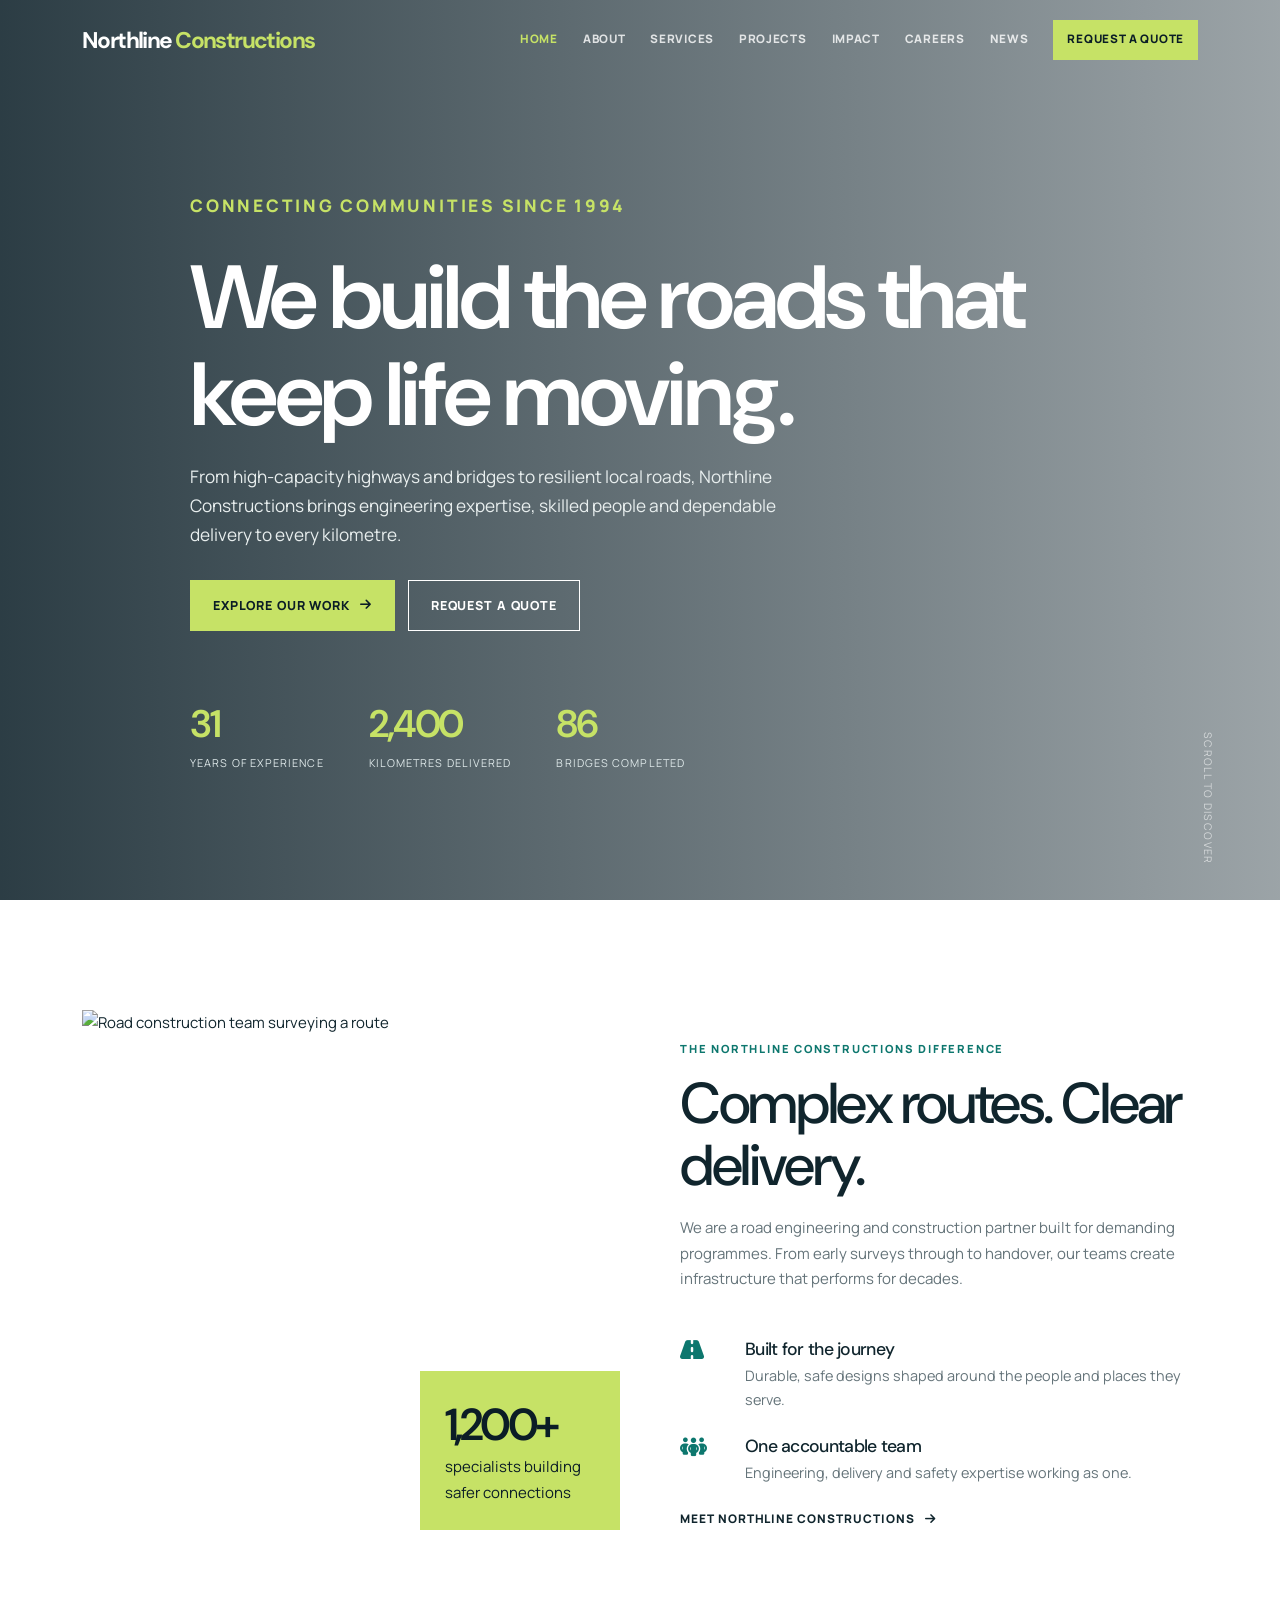
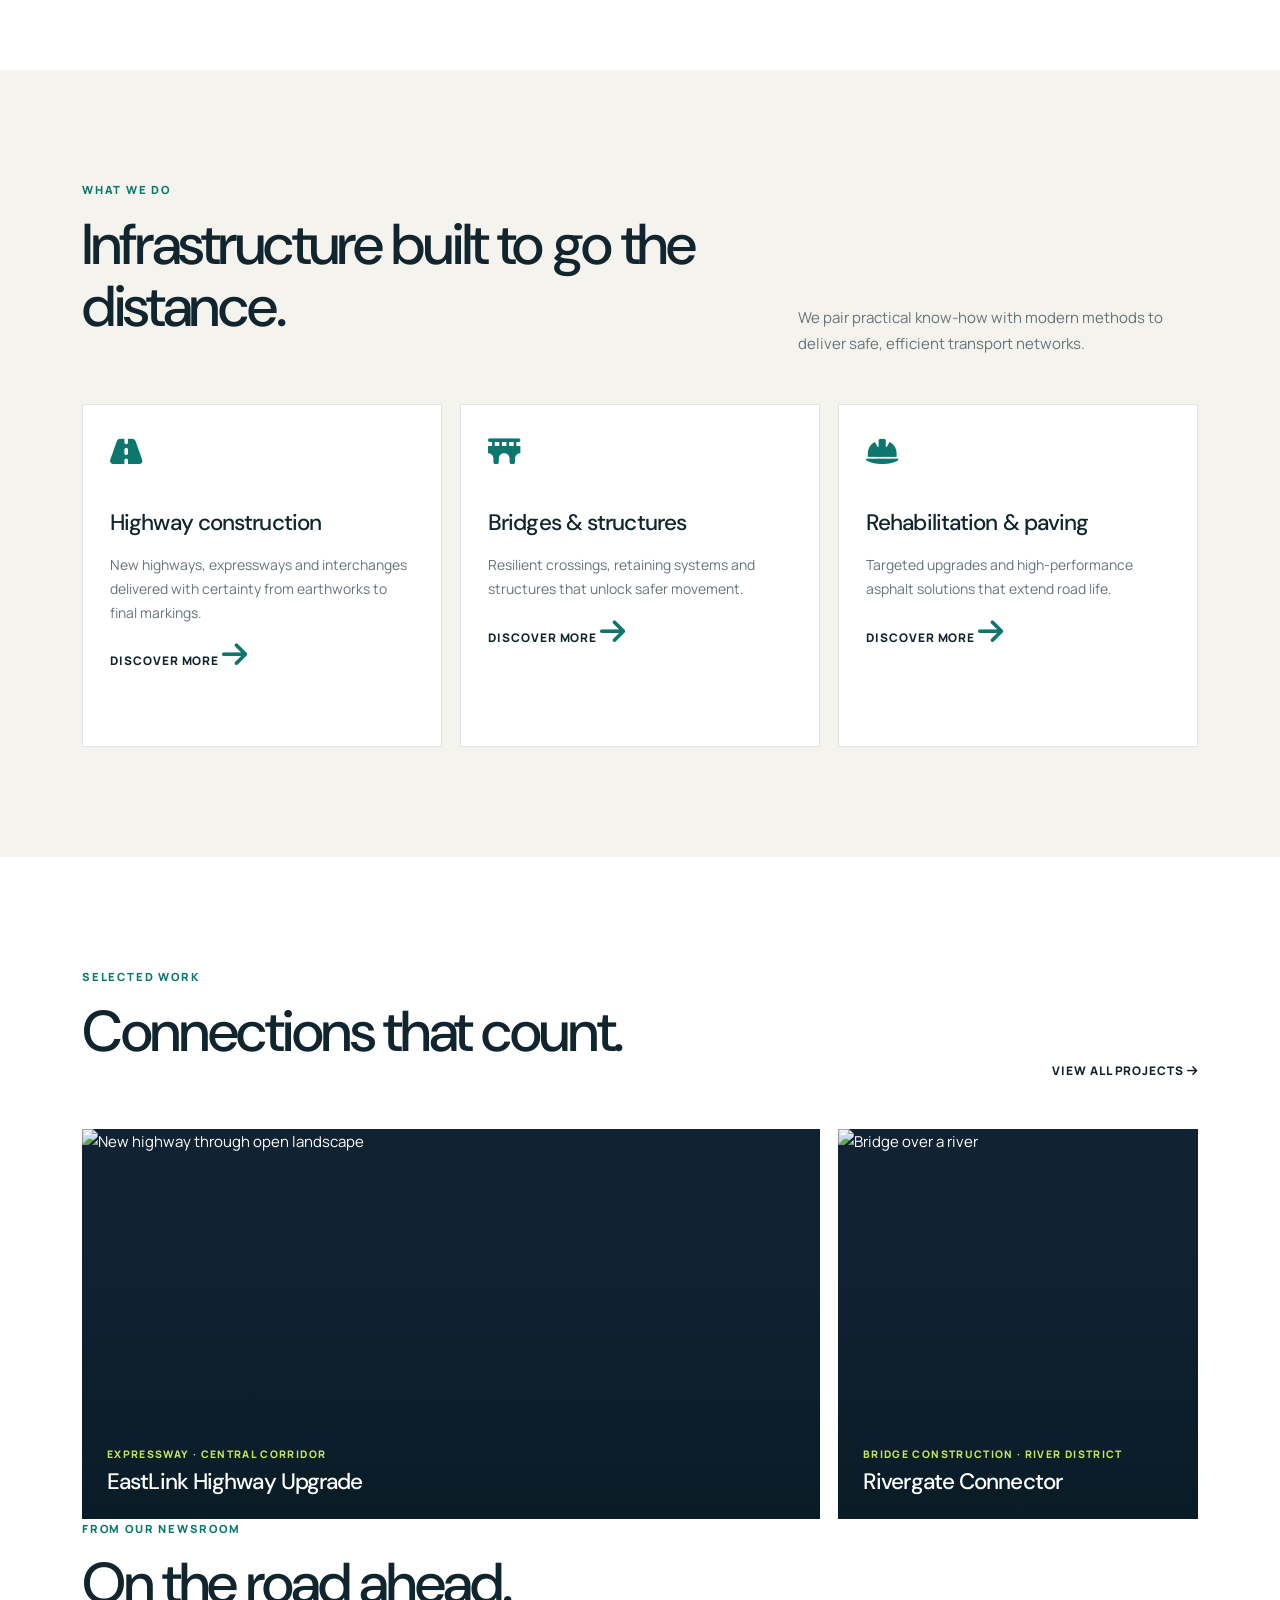
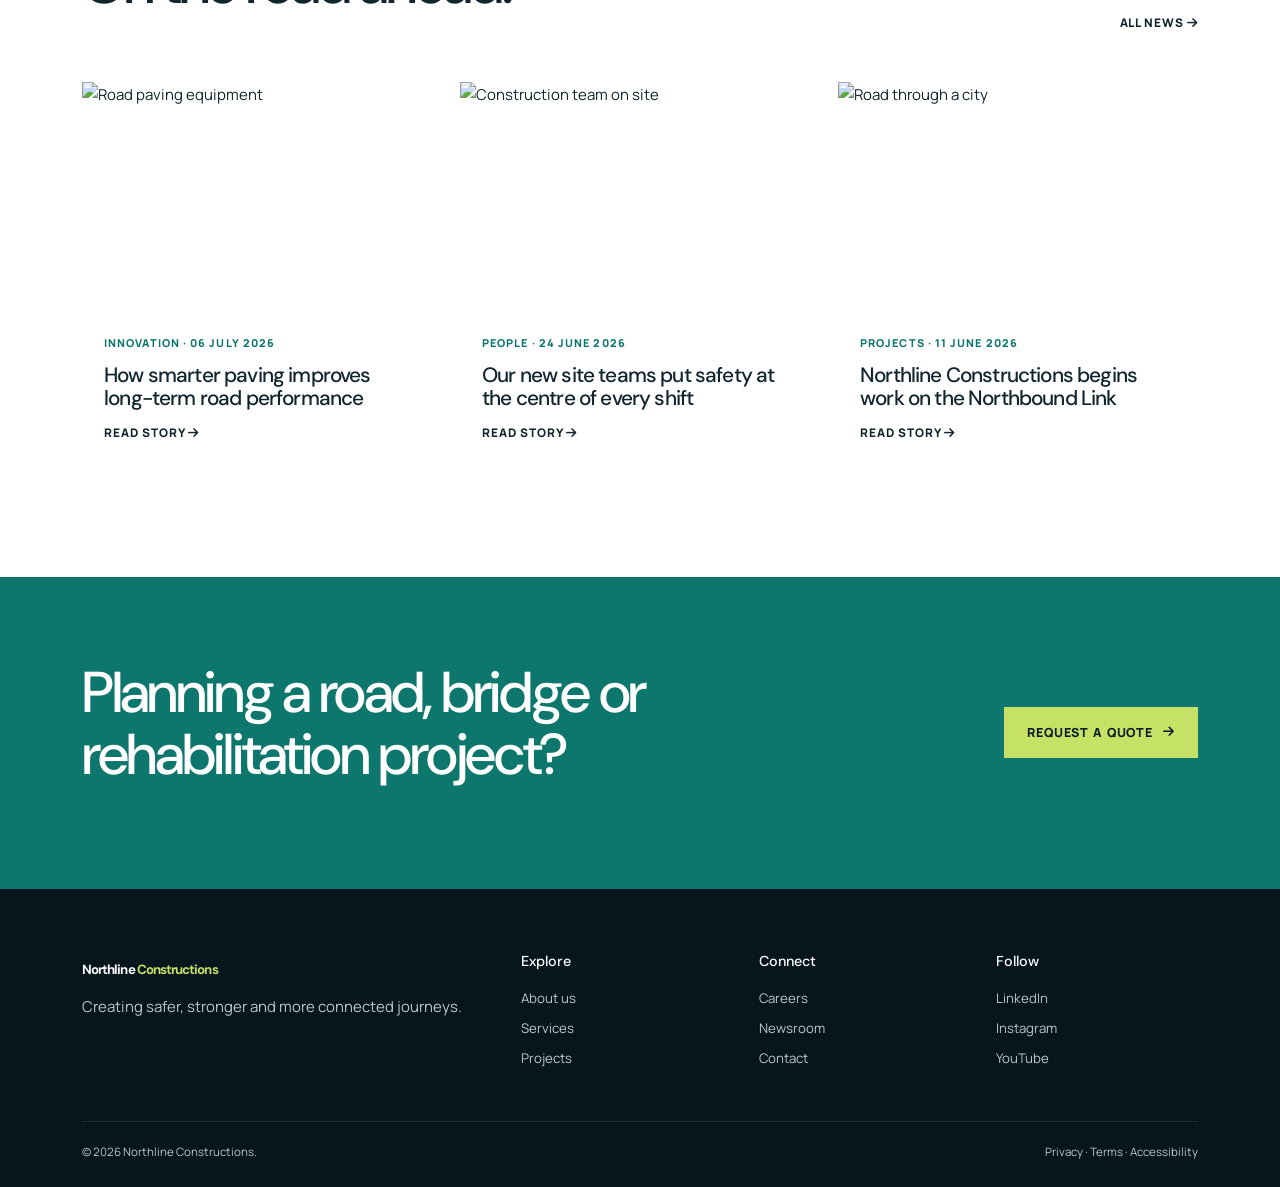
==== commit cec47a6f: "Add files via upload" ====
--- a/index.html
+++ b/index.html
@@ -1,10 +1,10 @@
-<!doctype html>
-<html lang="en"><head><meta charset="utf-8"><meta name="viewport" content="width=device-width,initial-scale=1"><meta name="description" content="RoadCore Construction delivers safe, durable roads, bridges, paving and civil infrastructure."><title>RoadCore Construction | Roads that move communities</title><link rel="preconnect" href="https://fonts.googleapis.com"><link href="https://fonts.googleapis.com/css2?family=DM+Sans:wght@500;600;700&family=Manrope:wght@400;500;600;700;800&display=swap" rel="stylesheet"><link href="https://cdnjs.cloudflare.com/ajax/libs/font-awesome/6.5.2/css/all.min.css" rel="stylesheet"><link href="https://cdn.jsdelivr.net/npm/bootstrap@5.3.3/dist/css/bootstrap.min.css" rel="stylesheet"><link rel="stylesheet" href="css/style.css"><link rel="stylesheet" href="css/responsive.css"><link rel="stylesheet" href="css/animations.css"></head>
-<body><nav class="site-nav"><div class="container nav-inner"><a class="brand" href="index.html">Road<span>Core</span></a><button class="menu-toggle" aria-label="Open navigation"><i class="fa-solid fa-bars"></i></button><div class="nav-links"><a class="active" href="index.html">Home</a><a href="about.html">About</a><a href="services.html">Services</a><a href="projects.html">Projects</a><a href="sustainability.html">Impact</a><a href="careers.html">Careers</a><a href="news.html">News</a><a class="nav-cta" href="contact.html">Request a quote</a></div></div></nav>
-<main><header class="hero"><div class="container hero-content"><p class="eyebrow" style="color:var(--lime)">Connecting communities since 1994</p><h1>We build the roads that keep life moving.</h1><p>From high-capacity highways and bridges to resilient local roads, RoadCore brings engineering expertise, skilled people and dependable delivery to every kilometre.</p><div class="hero-actions"><a class="btn-nova" href="projects.html">Explore our work <i class="fa-solid fa-arrow-right"></i></a><a class="btn-outline-nova" href="contact.html">Request a quote</a></div><div class="hero-stat"><div><strong>31</strong><span>Years of experience</span></div><div><strong>2,400</strong><span>Kilometres delivered</span></div><div><strong>86</strong><span>Bridges completed</span></div></div></div><span class="hero-note">Scroll to discover</span></header>
-<section><div class="container split"><div class="image-frame reveal"><img alt="Road construction team surveying a route" src="https://images.unsplash.com/photo-1503387762-592deb58ef4e?auto=format&fit=crop&w=1000&q=85"><div class="image-tag"><strong>1,200+</strong>specialists building safer connections</div></div><div class="reveal"><p class="eyebrow">The RoadCore difference</p><h2>Complex routes. Clear delivery.</h2><p class="text-muted-nova">We are a road engineering and construction partner built for demanding programmes. From early surveys through to handover, our teams create infrastructure that performs for decades.</p><div class="feature-list mt-5"><div class="feature"><i class="fa-solid fa-road"></i><div><h3>Built for the journey</h3><p>Durable, safe designs shaped around the people and places they serve.</p></div></div><div class="feature"><i class="fa-solid fa-people-group"></i><div><h3>One accountable team</h3><p>Engineering, delivery and safety expertise working as one.</p></div></div></div><a class="arrow-link mt-4 d-inline-block" href="about.html">Meet RoadCore <i class="fa-solid fa-arrow-right ms-2"></i></a></div></div></section>
-<section class="soft"><div class="container"><div class="section-head reveal"><div><p class="eyebrow">What we do</p><h2>Infrastructure built to go the distance.</h2></div><div>We pair practical know-how with modern methods to deliver safe, efficient transport networks.</div></div><div class="services-grid"><article class="service-card reveal"><i class="fa-solid fa-road"></i><h3>Highway construction</h3><p>New highways, expressways and interchanges delivered with certainty from earthworks to final markings.</p><a class="arrow-link" href="services.html">Discover more <i class="fa-solid fa-arrow-right"></i></a></article><article class="service-card reveal"><i class="fa-solid fa-bridge"></i><h3>Bridges &amp; structures</h3><p>Resilient crossings, retaining systems and structures that unlock safer movement.</p><a class="arrow-link" href="services.html">Discover more <i class="fa-solid fa-arrow-right"></i></a></article><article class="service-card reveal"><i class="fa-solid fa-helmet-safety"></i><h3>Rehabilitation &amp; paving</h3><p>Targeted upgrades and high-performance asphalt solutions that extend road life.</p><a class="arrow-link" href="services.html">Discover more <i class="fa-solid fa-arrow-right"></i></a></article></div></div></section>
-<section><div class="container"><div class="section-head"><div><p class="eyebrow">Selected work</p><h2>Connections that count.</h2></div><a class="arrow-link" href="projects.html">View all projects <i class="fa-solid fa-arrow-right"></i></a></div><div class="project-grid"><a class="project wide" href="projects.html"><img alt="New highway through open landscape" src="https://images.unsplash.com/photo-1500534623283-312aade485b7?auto=format&fit=crop&w=1200&q=85"><div class="project-info"><small>Expressway · Central Corridor</small><h3>EastLink Highway Upgrade</h3></div></a><a class="project" href="projects.html"><img alt="Bridge over a river" src="https://images.unsplash.com/photo-1510598266440-3c1c6a0d914d?auto=format&fit=crop&w=800&q=85"><div class="project-info"><small>Bridge construction · River District</small><h3>Rivergate Connector</h3></div></a></div></div></section>
-<section class="dark"><div class="container"><p class="eyebrow">Impact in numbers</p><div class="stats"><div class="stat"><strong data-count="2400" data-suffix=" km">0</strong><span>Roads delivered</span></div><div class="stat"><strong data-count="86">0</strong><span>Bridges completed</span></div><div class="stat"><strong data-count="18">0</strong><span>Safety awards</span></div><div class="stat"><strong data-count="62">0</strong><span>Active projects</span></div></div></div></section>
-<section class="soft"><div class="container"><div class="section-head"><div><p class="eyebrow">From our newsroom</p><h2>On the road ahead.</h2></div><a class="arrow-link" href="news.html">All news <i class="fa-solid fa-arrow-right"></i></a></div><div class="news-grid"><article class="news-card"><img alt="Road paving equipment" src="https://images.unsplash.com/photo-1503387762-592deb58ef4e?auto=format&fit=crop&w=800&q=80"><div><small>Innovation · 06 July 2026</small><h3>How smarter paving improves long-term road performance</h3><a class="arrow-link" href="news.html">Read story <i class="fa-solid fa-arrow-right"></i></a></div></article><article class="news-card"><img alt="Construction team on site" src="https://images.unsplash.com/photo-1541888946425-d81bb19240f5?auto=format&fit=crop&w=800&q=80"><div><small>People · 24 June 2026</small><h3>Our new site teams put safety at the centre of every shift</h3><a class="arrow-link" href="news.html">Read story <i class="fa-solid fa-arrow-right"></i></a></div></article><article class="news-card"><img alt="Road through a city" src="https://images.unsplash.com/photo-1477959858617-67f85cf4f1df?auto=format&fit=crop&w=800&q=80"><div><small>Projects · 11 June 2026</small><h3>RoadCore begins work on the Northbound Link</h3><a class="arrow-link" href="news.html">Read story <i class="fa-solid fa-arrow-right"></i></a></div></article></div></div></section></main>
-<section class="cta"><div class="container"><h2>Planning a road, bridge or rehabilitation project?</h2><a class="btn-nova" href="contact.html">Request a quote <i class="fa-solid fa-arrow-right"></i></a></div></section><footer class="footer"><div class="container"><div class="footer-top"><div><a class="brand" href="index.html">Road<span>Core</span></a><p>Creating safer, stronger and more connected journeys.</p></div><div><h4>Explore</h4><a href="about.html">About us</a><a href="services.html">Services</a><a href="projects.html">Projects</a></div><div><h4>Connect</h4><a href="careers.html">Careers</a><a href="news.html">Newsroom</a><a href="contact.html">Contact</a></div><div><h4>Follow</h4><a href="#">LinkedIn</a><a href="#">Instagram</a><a href="#">YouTube</a></div></div><div class="footer-bottom"><span>© 2026 RoadCore Construction. All rights reserved.</span><span>Privacy · Terms · Accessibility</span></div></div></footer><button id="toTop" class="btn-nova" hidden style="position:fixed;right:20px;bottom:20px;z-index:20" aria-label="Back to top"><i class="fa-solid fa-arrow-up"></i></button><script src="js/navigation.js"></script><script src="js/app.js"></script><script src="js/counter.js"></script></body></html>
+<!doctype html>
+<html lang="en"><head><meta charset="utf-8"><meta name="viewport" content="width=device-width,initial-scale=1"><meta name="description" content="Northline Constructions delivers safe, durable roads, bridges, paving and civil infrastructure."><title>Northline Constructions | Roads that move communities</title><link rel="preconnect" href="https://fonts.googleapis.com"><link href="https://fonts.googleapis.com/css2?family=DM+Sans:wght@500;600;700&family=Manrope:wght@400;500;600;700;800&display=swap" rel="stylesheet"><link href="https://cdnjs.cloudflare.com/ajax/libs/font-awesome/6.5.2/css/all.min.css" rel="stylesheet"><link href="https://cdn.jsdelivr.net/npm/bootstrap@5.3.3/dist/css/bootstrap.min.css" rel="stylesheet"><link rel="stylesheet" href="css/style.css"><link rel="stylesheet" href="css/responsive.css"><link rel="stylesheet" href="css/animations.css"></head>
+<body><nav class="site-nav"><div class="container nav-inner"><a class="brand" href="index.html">Northline <span>Constructions</span></a><button class="menu-toggle" aria-label="Open navigation"><i class="fa-solid fa-bars"></i></button><div class="nav-links"><a class="active" href="index.html">Home</a><a href="about.html">About</a><a href="services.html">Services</a><a href="projects.html">Projects</a><a href="sustainability.html">Impact</a><a href="careers.html">Careers</a><a href="news.html">News</a><a class="nav-cta" href="contact.html">Request a quote</a></div></div></nav>
+<main><header class="hero"><div class="container hero-content"><p class="eyebrow" style="color:var(--lime)">Connecting communities since 1994</p><h1>We build the roads that keep life moving.</h1><p>From high-capacity highways and bridges to resilient local roads, Northline Constructions brings engineering expertise, skilled people and dependable delivery to every kilometre.</p><div class="hero-actions"><a class="btn-nova" href="projects.html">Explore our work <i class="fa-solid fa-arrow-right"></i></a><a class="btn-outline-nova" href="contact.html">Request a quote</a></div><div class="hero-stat"><div><strong>31</strong><span>Years of experience</span></div><div><strong>2,400</strong><span>Kilometres delivered</span></div><div><strong>86</strong><span>Bridges completed</span></div></div></div><span class="hero-note">Scroll to discover</span></header>
+<section><div class="container split"><div class="image-frame reveal"><img alt="Road construction team surveying a route" src="https://images.unsplash.com/photo-1503387762-592deb58ef4e?auto=format&fit=crop&w=1000&q=85"><div class="image-tag"><strong>1,200+</strong>specialists building safer connections</div></div><div class="reveal"><p class="eyebrow">The Northline Constructions difference</p><h2>Complex routes. Clear delivery.</h2><p class="text-muted-nova">We are a road engineering and construction partner built for demanding programmes. From early surveys through to handover, our teams create infrastructure that performs for decades.</p><div class="feature-list mt-5"><div class="feature"><i class="fa-solid fa-road"></i><div><h3>Built for the journey</h3><p>Durable, safe designs shaped around the people and places they serve.</p></div></div><div class="feature"><i class="fa-solid fa-people-group"></i><div><h3>One accountable team</h3><p>Engineering, delivery and safety expertise working as one.</p></div></div></div><a class="arrow-link mt-4 d-inline-block" href="about.html">Meet Northline Constructions <i class="fa-solid fa-arrow-right ms-2"></i></a></div></div></section>
+<section class="soft"><div class="container"><div class="section-head reveal"><div><p class="eyebrow">What we do</p><h2>Infrastructure built to go the distance.</h2></div><div>We pair practical know-how with modern methods to deliver safe, efficient transport networks.</div></div><div class="services-grid"><article class="service-card reveal"><i class="fa-solid fa-road"></i><h3>Highway construction</h3><p>New highways, expressways and interchanges delivered with certainty from earthworks to final markings.</p><a class="arrow-link" href="services.html">Discover more <i class="fa-solid fa-arrow-right"></i></a></article><article class="service-card reveal"><i class="fa-solid fa-bridge"></i><h3>Bridges &amp; structures</h3><p>Resilient crossings, retaining systems and structures that unlock safer movement.</p><a class="arrow-link" href="services.html">Discover more <i class="fa-solid fa-arrow-right"></i></a></article><article class="service-card reveal"><i class="fa-solid fa-helmet-safety"></i><h3>Rehabilitation &amp; paving</h3><p>Targeted upgrades and high-performance asphalt solutions that extend road life.</p><a class="arrow-link" href="services.html">Discover more <i class="fa-solid fa-arrow-right"></i></a></article></div></div></section>
+<section><div class="container"><div class="section-head"><div><p class="eyebrow">Selected work</p><h2>Connections that count.</h2></div><a class="arrow-link" href="projects.html">View all projects <i class="fa-solid fa-arrow-right"></i></a></div><div class="project-grid"><a class="project wide" href="projects.html"><img alt="New highway through open landscape" src="https://images.unsplash.com/photo-1500534623283-312aade485b7?auto=format&fit=crop&w=1200&q=85"><div class="project-info"><small>Expressway · Central Corridor</small><h3>EastLink Highway Upgrade</h3></div></a><a class="project" href="projects.html"><img alt="Bridge over a river" src="https://images.unsplash.com/photo-1510598266440-3c1c6a0d914d?auto=format&fit=crop&w=800&q=85"><div class="project-info"><small>Bridge construction · River District</small><h3>Rivergate Connector</h3></div></a></div></div…134 tokens truncated…lass="container"><div class="section-head"><div><p class="eyebrow">From our newsroom</p><h2>On the road ahead.</h2></div><a class="arrow-link" href="news.html">All news <i class="fa-solid fa-arrow-right"></i></a></div><div class="news-grid"><article class="news-card"><img alt="Road paving equipment" src="https://images.unsplash.com/photo-1503387762-592deb58ef4e?auto=format&fit=crop&w=800&q=80"><div><small>Innovation · 06 July 2026</small><h3>How smarter paving improves long-term road performance</h3><a class="arrow-link" href="news.html">Read story <i class="fa-solid fa-arrow-right"></i></a></div></article><article class="news-card"><img alt="Construction team on site" src="https://images.unsplash.com/photo-1541888946425-d81bb19240f5?auto=format&fit=crop&w=800&q=80"><div><small>People · 24 June 2026</small><h3>Our new site teams put safety at the centre of every shift</h3><a class="arrow-link" href="news.html">Read story <i class="fa-solid fa-arrow-right"></i></a></div></article><article class="news-card"><img alt="Road through a city" src="https://images.unsplash.com/photo-1477959858617-67f85cf4f1df?auto=format&fit=crop&w=800&q=80"><div><small>Projects · 11 June 2026</small><h3>Northline Constructions begins work on the Northbound Link</h3><a class="arrow-link" href="news.html">Read story <i class="fa-solid fa-arrow-right"></i></a></div></article></div></div></section></main>
+<section class="cta"><div class="container"><h2>Planning a road, bridge or rehabilitation project?</h2><a class="btn-nova" href="contact.html">Request a quote <i class="fa-solid fa-arrow-right"></i></a></div></section><footer class="footer"><div class="container"><div class="footer-top"><div><a class="brand" href="index.html">Northline <span>Constructions</span></a><p>Creating safer, stronger and more connected journeys.</p></div><div><h4>Explore</h4><a href="about.html">About us</a><a href="services.html">Services</a><a href="projects.html">Projects</a></div><div><h4>Connect</h4><a href="careers.html">Careers</a><a href="news.html">Newsroom</a><a href="contact.html">Contact</a></div><div><h4>Follow</h4><a href="#">LinkedIn</a><a href="#">Instagram</a><a href="#">YouTube</a></div></div><div class="footer-bottom"><span>© 2026 Northline Constructions. All rights reserved.</span><span>Privacy · Terms · Accessibility</span></div></div></footer><button id="toTop" class="btn-nova" hidden style="position:fixed;right:20px;bottom:20px;z-index:20" aria-label="Back to top"><i class="fa-solid fa-arrow-up"></i></button><script src="js/navigation.js"></script><script src="js/app.js"></script><script src="js/counter.js"></script></body></html>
+
+
--- a/css/style.css
+++ b/css/style.css
@@ -1,9 +1,9 @@
-﻿/* Northline Construction â€” shared design system */
-:root{--ink:#202a33;--navy:#18222b;--teal:#3c665b;--lime:#ca5a3f;--sand:#f8f1e6;--muted:#66727d;--line:#e5ddd1;--white:#fff;--display:'DM Sans',sans-serif;--body:'Manrope',sans-serif}*{box-sizing:border-box}html{scroll-behavior:smooth}body{margin:0;font:400 15px/1.7 var(--body);color:var(--ink);background:#fff}h1,h2,h3,h4{font-family:var(--display);line-height:1.08;letter-spacing:-.04em;margin:0 0 18px}h1{font-size:clamp(3rem,7vw,6.6rem);font-weight:600}h2{font-size:clamp(2.25rem,4.5vw,4.2rem)}h3{font-size:1.4rem}a{text-decoration:none;color:inherit}img{max-width:100%;display:block}.container{width:min(1170px,calc(100% - 48px));margin:auto}.eyebrow{color:var(--teal);font-size:.7rem;letter-spacing:.16em;text-transform:uppercase;font-weight:800;margin-bottom:15px}.btn-nova{display:inline-flex;gap:10px;align-items:center;background:var(--lime);padding:15px 23px;color:var(--navy);font-weight:800;font-size:.78rem;letter-spacing:.07em;text-transform:uppercase;border:0;transition:.25s}.btn-nova:hover{background:#dfa18c;color:var(--navy);transform:translateY(-2px)}.btn-outline-nova{display:inline-flex;gap:10px;align-items:center;border:1px solid currentColor;padding:14px 22px;font-weight:800;font-size:.78rem;letter-spacing:.07em;text-transform:uppercase;transition:.25s}.btn-outline-nova:hover{background:#fff;color:var(--navy)}
+/* Northline Constructions — shared design system */
+:root{--ink:#10252d;--navy:#0b1d26;--teal:#0d776e;--lime:#c6e266;--sand:#f5f3ed;--muted:#65747a;--line:#dfe5e3;--white:#fff;--display:'DM Sans',sans-serif;--body:'Manrope',sans-serif}*{box-sizing:border-box}html{scroll-behavior:smooth}body{margin:0;font:400 15px/1.7 var(--body);color:var(--ink);background:#fff}h1,h2,h3,h4{font-family:var(--display);line-height:1.08;letter-spacing:-.04em;margin:0 0 18px}h1{font-size:clamp(3rem,7vw,6.6rem);font-weight:600}h2{font-size:clamp(2.25rem,4.5vw,4.2rem)}h3{font-size:1.4rem}a{text-decoration:none;color:inherit}img{max-width:100%;display:block}.container{width:min(1170px,calc(100% - 48px));margin:auto}.eyebrow{color:var(--teal);font-size:.7rem;letter-spacing:.16em;text-transform:uppercase;font-weight:800;margin-bottom:15px}.btn-nova{display:inline-flex;gap:10px;align-items:center;background:var(--lime);padding:15px 23px;color:var(--navy);font-weight:800;font-size:.78rem;letter-spacing:.07em;text-transform:uppercase;border:0;transition:.25s}.btn-nova:hover{background:#d9ef8b;color:var(--navy);transform:translateY(-2px)}.btn-outline-nova{display:inline-flex;gap:10px;align-items:center;border:1px solid currentColor;padding:14px 22px;font-weight:800;font-size:.78rem;letter-spacing:.07em;text-transform:uppercase;transition:.25s}.btn-outline-nova:hover{background:#fff;color:var(--navy)}
 /* navigation */.site-nav{position:fixed;inset:0 0 auto;z-index:50;color:#fff;padding:20px 0;transition:.3s}.site-nav.scrolled{background:rgba(11,29,38,.95);padding:12px 0;box-shadow:0 4px 22px #0002}.nav-inner{display:flex;justify-content:space-between;align-items:center}.brand{font:700 1.42rem var(--display);letter-spacing:-.07em}.brand span{color:var(--lime)}.nav-links{display:flex;align-items:center;gap:25px;font-size:.73rem;font-weight:800;letter-spacing:.06em;text-transform:uppercase}.nav-links a{opacity:.8}.nav-links a:hover,.nav-links a.active{opacity:1;color:var(--lime)}.menu-toggle{display:none;background:transparent;border:0;color:#fff;font-size:1.4rem}.nav-cta{padding:10px 14px!important;background:var(--lime);color:var(--navy)!important;opacity:1!important}
-/* hero */.hero{min-height:780px;min-height:100svh;display:flex;align-items:end;position:relative;color:#fff;overflow:hidden;background:linear-gradient(90deg,#18222bd9,#18222b66),url('https://images.unsplash.com/photo-1541888946425-d81bb19240f5?auto=format&fit=crop&w=2200&q=85') center/cover}.hero-content{padding:160px 0 95px;max-width:900px;position:relative;z-index:1}.hero p{max-width:600px;font-size:1.08rem;color:#e8eeee;margin:0 0 30px}.hero-actions{display:flex;gap:13px;flex-wrap:wrap}.hero-note{position:absolute;right:5%;bottom:35px;writing-mode:vertical-rl;font-size:.66rem;letter-spacing:.13em;text-transform:uppercase;color:#fff9}.hero-stat{margin-top:68px;display:flex;gap:45px}.hero-stat strong{display:block;font:600 2.4rem var(--display);color:var(--lime);letter-spacing:-.06em}.hero-stat span{font-size:.68rem;letter-spacing:.1em;text-transform:uppercase;color:#dde7e8}.page-hero{min-height:500px;display:flex;align-items:end;padding:135px 0 70px;color:#fff;background:linear-gradient(90deg,#18222bd9,#18222b66),var(--hero-image) center/cover}.page-hero p{max-width:620px;font-size:1.05rem;color:#e6eeee}
+/* hero */.hero{min-height:780px;min-height:100svh;display:flex;align-items:end;position:relative;color:#fff;overflow:hidden;background:linear-gradient(90deg,#071b24d9,#071b2466),url('https://images.unsplash.com/photo-1541888946425-d81bb19240f5?auto=format&fit=crop&w=2200&q=85') center/cover}.hero-content{padding:160px 0 95px;max-width:900px;position:relative;z-index:1}.hero p{max-width:600px;font-size:1.08rem;color:#e8eeee;margin:0 0 30px}.hero-actions{display:flex;gap:13px;flex-wrap:wrap}.hero-note{position:absolute;right:5%;bottom:35px;writing-mode:vertical-rl;font-size:.66rem;letter-spacing:.13em;text-transform:uppercase;color:#fff9}.hero-stat{margin-top:68px;display:flex;gap:45px}.hero-stat strong{display:block;font:600 2.4rem var(--display);color:var(--lime);letter-spacing:-.06em}.hero-stat span{font-size:.68rem;letter-spacing:.1em;text-transform:uppercase;color:#dde7e8}.page-hero{min-height:500px;display:flex;align-items:end;padding:135px 0 70px;color:#fff;background:linear-gradient(90deg,#071b24d9,#071b2466),var(--hero-image) center/cover}.page-hero p{max-width:620px;font-size:1.05rem;color:#e6eeee}
 section{padding:110px 0}.section-head{display:flex;justify-content:space-between;gap:30px;align-items:end;margin-bottom:48px}.section-head>div:last-child{max-width:400px;color:var(--muted)}.soft{background:var(--sand)}.dark{background:var(--navy);color:#fff}.dark .eyebrow{color:var(--lime)}.text-muted-nova{color:var(--muted)}
-/* components */.split{display:grid;grid-template-columns:1fr 1fr;gap:80px;align-items:center}.image-frame{position:relative}.image-frame img{width:100%;height:550px;object-fit:cover}.image-tag{position:absolute;right:-20px;bottom:30px;background:var(--lime);padding:25px;width:200px;color:var(--navy)}.image-tag strong{font:600 2.8rem var(--display);display:block;letter-spacing:-.08em}.services-grid,.news-grid{display:grid;grid-template-columns:repeat(3,1fr);gap:18px}.service-card{padding:32px 27px;background:#fff;border:1px solid var(--line);transition:.3s}.service-card:hover{background:var(--teal);color:#fff;transform:translateY(-7px);border-color:var(--teal)}.service-card i{font-size:1.8rem;color:var(--teal);margin-bottom:45px}.service-card:hover i{color:var(--lime)}.service-card p{color:var(--muted);font-size:.87rem}.service-card:hover p{color:#f3e7e2}.arrow-link{font-weight:800;font-size:.74rem;letter-spacing:.08em;text-transform:uppercase}.project-grid{display:grid;grid-template-columns:repeat(12,1fr);gap:18px}.project{grid-column:span 4;min-height:390px;position:relative;overflow:hidden;color:#fff;background:#123}.project.wide{grid-column:span 8}.project img{width:100%;height:100%;object-fit:cover;position:absolute;inset:0;transition:.5s}.project:hover img{transform:scale(1.06)}.project:after{content:'';position:absolute;inset:0;background:linear-gradient(transparent 30%,#18222bdb)}.project-info{position:absolute;z-index:1;bottom:25px;left:25px}.project-info small{font-size:.65rem;text-transform:uppercase;letter-spacing:.13em;color:var(--lime);font-weight:800}.project-info h3{margin:5px 0 0}.stats{display:grid;grid-template-columns:repeat(4,1fr);border-top:1px solid #ffffff36;border-bottom:1px solid #ffffff36}.stat{padding:38px 20px;border-right:1px solid #ffffff36}.stat:last-child{border:0}.stat strong{font:600 clamp(2.4rem,4vw,4.5rem) var(--display);color:var(--lime);letter-spacing:-.08em;display:block}.stat span{font-size:.7rem;letter-spacing:.1em;text-transform:uppercase;color:#d6ded8}.feature-list{display:grid;gap:24px}.feature{display:grid;grid-template-columns:48px 1fr;gap:17px}.feature i{color:var(--teal);font-size:1.35rem}.feature h3{font-size:1.1rem;margin:0 0 5px}.feature p{margin:0;color:var(--muted);font-size:.9rem}.news-card{background:#fff}.news-card img{height:225px;width:100%;object-fit:cover}.news-card>div{padding:22px}.news-card small{color:var(--teal);font-weight:800;font-size:.68rem;letter-spacing:.1em;text-transform:uppercase}.news-card h3{font-size:1.3rem;margin:10px 0}.cta{padding:85px 0;background:var(--teal);color:#fff}.cta .container{display:flex;justify-content:space-between;align-items:center;gap:30px}.cta h2{max-width:650px}.footer{background:#151f28;color:#b9c8c8;padding:65px 0 25px}.footer-top{display:grid;grid-template-columns:2fr repeat(3,1fr);gap:35px;padding-bottom:45px}.footer .brand{color:#fff;display:inline-block;margin-bottom:16px}.footer h4{color:#fff;font-size:.9rem;letter-spacing:0;margin:0 0 18px}.footer a{display:block;font-size:.83rem;margin:7px 0}.footer-bottom{border-top:1px solid #ffffff19;padding-top:20px;font-size:.72rem;display:flex;justify-content:space-between}
-/* inner pages */.breadcrumb{font-size:.7rem;letter-spacing:.1em;text-transform:uppercase;color:var(--lime);font-weight:800}.timeline{border-left:1px solid var(--line);margin-left:10px;padding-left:38px}.timeline-item{position:relative;padding:0 0 34px}.timeline-item:before{content:'';position:absolute;width:13px;height:13px;border-radius:50%;background:var(--teal);left:-45px;top:5px}.timeline small{color:var(--teal);font-weight:800}.team-grid{display:grid;grid-template-columns:repeat(4,1fr);gap:18px}.team img{height:290px;width:100%;object-fit:cover;filter:grayscale(100%)}.team h3{font-size:1.12rem;margin:15px 0 2px}.team p{font-size:.76rem;color:var(--teal);font-weight:700;text-transform:uppercase;letter-spacing:.08em}.pill{display:inline-block;background:#e8eee7;color:var(--teal);padding:5px 9px;font-size:.65rem;font-weight:800;text-transform:uppercase;letter-spacing:.08em}.filter-bar{display:flex;gap:9px;flex-wrap:wrap;margin-bottom:28px}.filter-btn{border:1px solid var(--line);background:#fff;padding:9px 15px;font:800 .68rem var(--body);letter-spacing:.07em;text-transform:uppercase}.filter-btn.active,.filter-btn:hover{background:var(--teal);border-color:var(--teal);color:#fff}.project.hidden{display:none}.quote{font:500 clamp(1.5rem,2.7vw,2.5rem)/1.25 var(--display);letter-spacing:-.035em;max-width:800px}.faq details{border-top:1px solid var(--line);padding:19px 0}.faq summary{font:700 1.02rem var(--display);cursor:pointer}.faq p{color:var(--muted);padding:10px 0 0;margin:0}.form-control,.form-select{border-radius:0;border:1px solid var(--line);padding:13px 14px;font:inherit}.form-control:focus,.form-select:focus{border-color:var(--teal);box-shadow:none}.contact-card{padding:28px;background:var(--sand)}.contact-card i{color:var(--teal);font-size:1.3rem}.map{height:380px;background:linear-gradient(#3c665b22,#3c665b22),url('https://images.unsplash.com/photo-1569336415962-a4bd9f69cd83?auto=format&fit=crop&w=1600&q=80') center/cover}.award{padding:25px;border:1px solid var(--line);text-align:center}.award i{font-size:2rem;color:var(--teal);margin-bottom:15px}
-
-
+/* components */.split{display:grid;grid-template-columns:1fr 1fr;gap:80px;align-items:center}.image-frame{position:relative}.image-frame img{width:100%;height:550px;object-fit:cover}.image-tag{position:absolute;right:-20px;bottom:30px;background:var(--lime);padding:25px;width:200px;color:var(--navy)}.image-tag strong{font:600 2.8rem var(--display);display:block;letter-spacing:-.08em}.services-grid,.news-grid{display:grid;grid-template-columns:repeat(3,1fr);gap:18px}.service-card{padding:32px 27px;background:#fff;border:1px solid var(--line);transition:.3s}.service-card:hover{background:var(--teal);color:#fff;transform:translateY(-7px);border-color:var(--teal)}.service-card i{font-size:1.8rem;color:var(--teal);margin-bottom:45px}.service-card:hover i{color:var(--lime)}.service-card p{color:var(--muted);font-size:.87rem}.service-card:hover p{color:#e8f3f1}.arrow-link{font-weight:800;font-size:.74rem;letter-spacing:.08em;text-transform:uppercase}.project-grid{display:grid;grid-template-columns:repeat(12,1fr);gap:18px}.project{grid-column:span 4;min-height:390px;position:relative;overflow:hidden;color:#fff;background:#123}.project.wide{grid-column:span 8}.project img{width:100%;height:100%;object-fit:cover;position:absolute;inset:0;transition:.5s}.project:hover img{transform:scale(1.06)}.project:after{content:'';position:absolute;inset:0;background:linear-gradient(transparent 30%,#071b24db)}.project-info{position:absolute;z-index:1;bottom:25px;left:25px}.project-info small{font-size:.65rem;text-transform:uppercase;letter-spacing:.13em;color:var(--lime);font-weight:800}.project-info h3{margin:5px 0 0}.stats{display:grid;grid-template-columns:repeat(4,1fr);border-top:1px solid #ffffff36;border-bottom:1px solid #ffffff36}.stat{padding:38px 20px;border-right:1px solid #ffffff36}.stat:last-child{border:0}.stat strong{font:600 clamp(2.4rem,4vw,4.5rem) var(--display);color:var(--lime);letter-spacing:-.08em;display:block}.stat span{font-size:.7rem;letter-spacing:.1em;text-transform:uppercase;color:#d2e1df}.feature-list{display:grid;gap:24px}.feature{display:grid;grid-template-columns:48px 1fr;gap:17px}.feature i{color:var(--teal);font-size:1.35rem}.feature h3{font-size:1.1rem;margin:0 0 5px}.feature p{margin:0;color:var(--muted);font-size:.9rem}.news-card{background:#fff}.news-card img{height:225px;width:100%;object-fit:cover}.news-card>div{padding:22px}.news-card small{color:var(--teal);font-weight:800;font-size:.68rem;letter-spacing:.1em;text-transform:uppercase}.news-card h3{font-size:1.3rem;margin:10px 0}.cta{padding:85px 0;background:var(--teal);color:#fff}.cta .container{display:flex;justify-content:space-between;align-items:center;gap:30px}.cta h2{max-width:650px}.footer{background:#07151c;color:#b9c8c8;padding:65px 0 25px}.footer-top{display:grid;grid-template-columns:2fr repeat(3,1fr);gap:35px;padding-bottom:45px}.footer .brand{color:#fff;display:inline-block;margin-bottom:16px}.footer h4{color:#fff;font-size:.9rem;letter-spacing:0;margin:0 0 18px}.footer a{display:block;font-size:.83rem;margin:7px 0}.footer-bottom{border-top:1px solid #ffffff19;padding-top:20px;font-size:.72rem;display:flex;justify-content:space-between}
+/* inner pages */.breadcrumb{font-size:.7rem;letter-spacing:.1em;text-transform:uppercase;color:var(--lime);font-weight:800}.timeline{border-left:1px solid var(--line);margin-left:10px;padding-left:38px}.timeline-item{position:relative;padding:0 0 34px}.timeline-item:before{content:'';position:absolute;width:13px;height:13px;border-radius:50%;background:var(--teal);left:-45px;top:5px}.timeline small{color:var(--teal);font-weight:800}.team-grid{display:grid;grid-template-columns:repeat(4,1fr);gap:18px}.team img{height:290px;width:100%;object-fit:cover;filter:grayscale(100%)}.team h3{font-size:1.12rem;margin:15px 0 2px}.team p{font-size:.76rem;color:var(--teal);font-weight:700;text-transform:uppercase;letter-spacing:.08em}.pill{display:inline-block;background:#e8f1ee;color:var(--teal);padding:5px 9px;font-size:.65rem;font-weight:800;text-transform:uppercase;letter-spacing:.08em}.filter-bar{display:flex;gap:9px;flex-wrap:wrap;margin-bottom:28px}.filter-btn{border:1px solid var(--line);background:#fff;padding:9px 15px;font:800 .68rem var(--body);letter-spacing:.07em;text-transform:uppercase}.filter-btn.active,.filter-btn:hover{background:var(--teal);border-color:var(--teal);color:#fff}.project.hidden{display:none}.quote{font:500 clamp(1.5rem,2.7vw,2.5rem)/1.25 var(--display);letter-spacing:-.035em;max-width:800px}.faq details{border-top:1px solid var(--line);padding:19px 0}.faq summary{font:700 1.02rem var(--display);cursor:pointer}.faq p{color:var(--muted);padding:10px 0 0;margin:0}.form-control,.form-select{border-radius:0;border:1px solid var(--line);padding:13px 14px;font:inherit}.form-control:focus,.form-select:focus{border-color:var(--teal);box-shadow:none}.contact-card{padding:28px;background:var(--sand)}.contact-card i{color:var(--teal);font-size:1.3rem}.map{height:380px;background:linear-gradient(#0d776e22,#0d776e22),url('https://images.unsplash.com/photo-1569336415962-a4bd9f69cd83?auto=format&fit=crop&w=1600&q=80') center/cover}.award{padding:25px;border:1px solid var(--line);text-align:center}.award i{font-size:2rem;color:var(--teal);margin-bottom:15px}
+
+
--- a/css/responsive.css
+++ b/css/responsive.css
@@ -1,3 +1 @@
-﻿@media(max-width:900px){.nav-links{display:none;position:absolute;top:100%;left:0;right:0;background:var(--navy);padding:20px 24px;flex-direction:column;align-items:start;gap:16px}.nav-links.open{display:flex}.menu-toggle{display:block}.split{gap:45px}.services-grid{grid-template-columns:repeat(2,1fr)}.team-grid{grid-template-columns:repeat(2,1fr)}.footer-top{grid-template-columns:2fr 1fr 1fr}.project{grid-column:span 6}.project.wide{grid-column:span 6}}@media(max-width:600px){.container{width:min(100% - 32px,1170px)}section{padding:72px 0}.hero-content{padding:130px 0 52px}.hero-stat{gap:20px;margin-top:45px}.hero-stat strong{font-size:1.8rem}.hero-note{display:none}.page-hero{min-height:430px;padding-bottom:48px}.section-head,.cta .container{display:block}.section-head>div:last-child{margin-top:16px}.split{grid-template-columns:1fr;gap:35px}.image-frame img{height:390px}.image-tag{right:0}.services-grid,.news-grid{grid-template-columns:1fr}.stats{grid-template-columns:1fr 1fr}.stat:nth-child(2){border-right:0}.stat{padding:23px 10px}.project,.project.wide{grid-column:span 12;min-height:330px}.team-grid{grid-template-columns:1fr 1fr;gap:12px}.team img{height:210px}.footer-top{grid-template-columns:1fr 1fr}.footer-top>div:first-child{grid-column:span 2}.footer-bottom{display:block}.footer-bottom span:last-child{display:block;margin-top:6px}.cta h2{margin-bottom:23px}}
-
-
+@media(max-width:900px){.nav-links{display:none;position:absolute;top:100%;left:0;right:0;background:var(--navy);padding:20px 24px;flex-direction:column;align-items:start;gap:16px}.nav-links.open{display:flex}.menu-toggle{display:block}.split{gap:45px}.services-grid{grid-template-columns:repeat(2,1fr)}.team-grid{grid-template-columns:repeat(2,1fr)}.footer-top{grid-template-columns:2fr 1fr 1fr}.project{grid-column:span 6}.project.wide{grid-column:span 6}}@media(max-width:600px){.container{width:min(100% - 32px,1170px)}section{padding:72px 0}.hero-content{padding:130px 0 52px}.hero-stat{gap:20px;margin-top:45px}.hero-stat strong{font-size:1.8rem}.hero-note{display:none}.page-hero{min-height:430px;padding-bottom:48px}.section-head,.cta .container{display:block}.section-head>div:last-child{margin-top:16px}.split{grid-template-columns:1fr;gap:35px}.image-frame img{height:390px}.image-tag{right:0}.services-grid,.news-grid{grid-template-columns:1fr}.stats{grid-template-columns:1fr 1fr}.stat:nth-child(2){border-right:0}.stat{padding:23px 10px}.project,.project.wide{grid-column:span 12;min-height:330px}.team-grid{grid-template-columns:1fr 1fr;gap:12px}.team img{height:210px}.footer-top{grid-template-columns:1fr 1fr}.footer-top>div:first-child{grid-column:span 2}.footer-bottom{display:block}.footer-bottom span:last-child{display:block;margin-top:6px}.cta h2{margin-bottom:23px}}
--- a/css/animations.css
+++ b/css/animations.css
@@ -1,3 +1 @@
-﻿.reveal{opacity:0;transform:translateY(24px);transition:opacity .7s ease,transform .7s ease}.reveal.visible{opacity:1;transform:none}@keyframes pulse{50%{transform:scale(1.04)}}.btn-nova:hover i{animation:pulse .45s ease}
-
-
+.reveal{opacity:0;transform:translateY(24px);transition:opacity .7s ease,transform .7s ease}.reveal.visible{opacity:1;transform:none}@keyframes pulse{50%{transform:scale(1.04)}}.btn-nova:hover i{animation:pulse .45s ease}
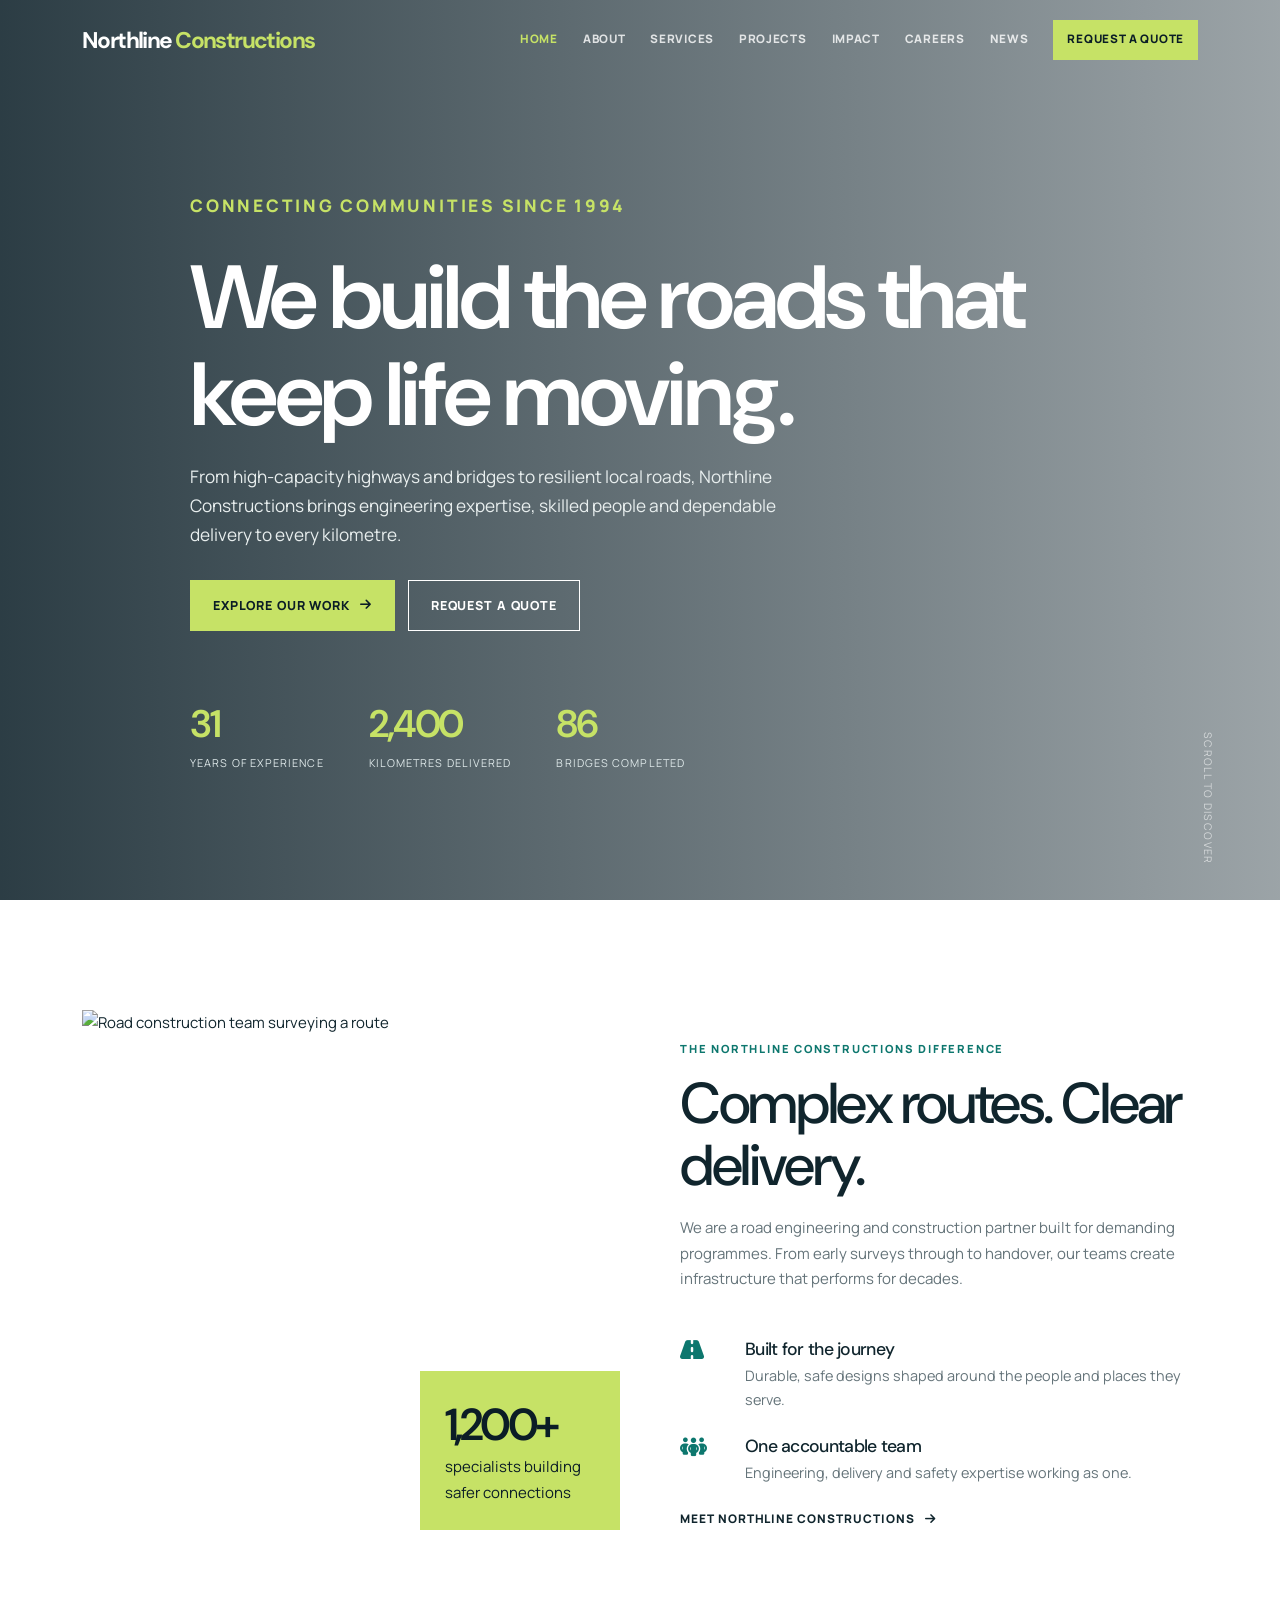
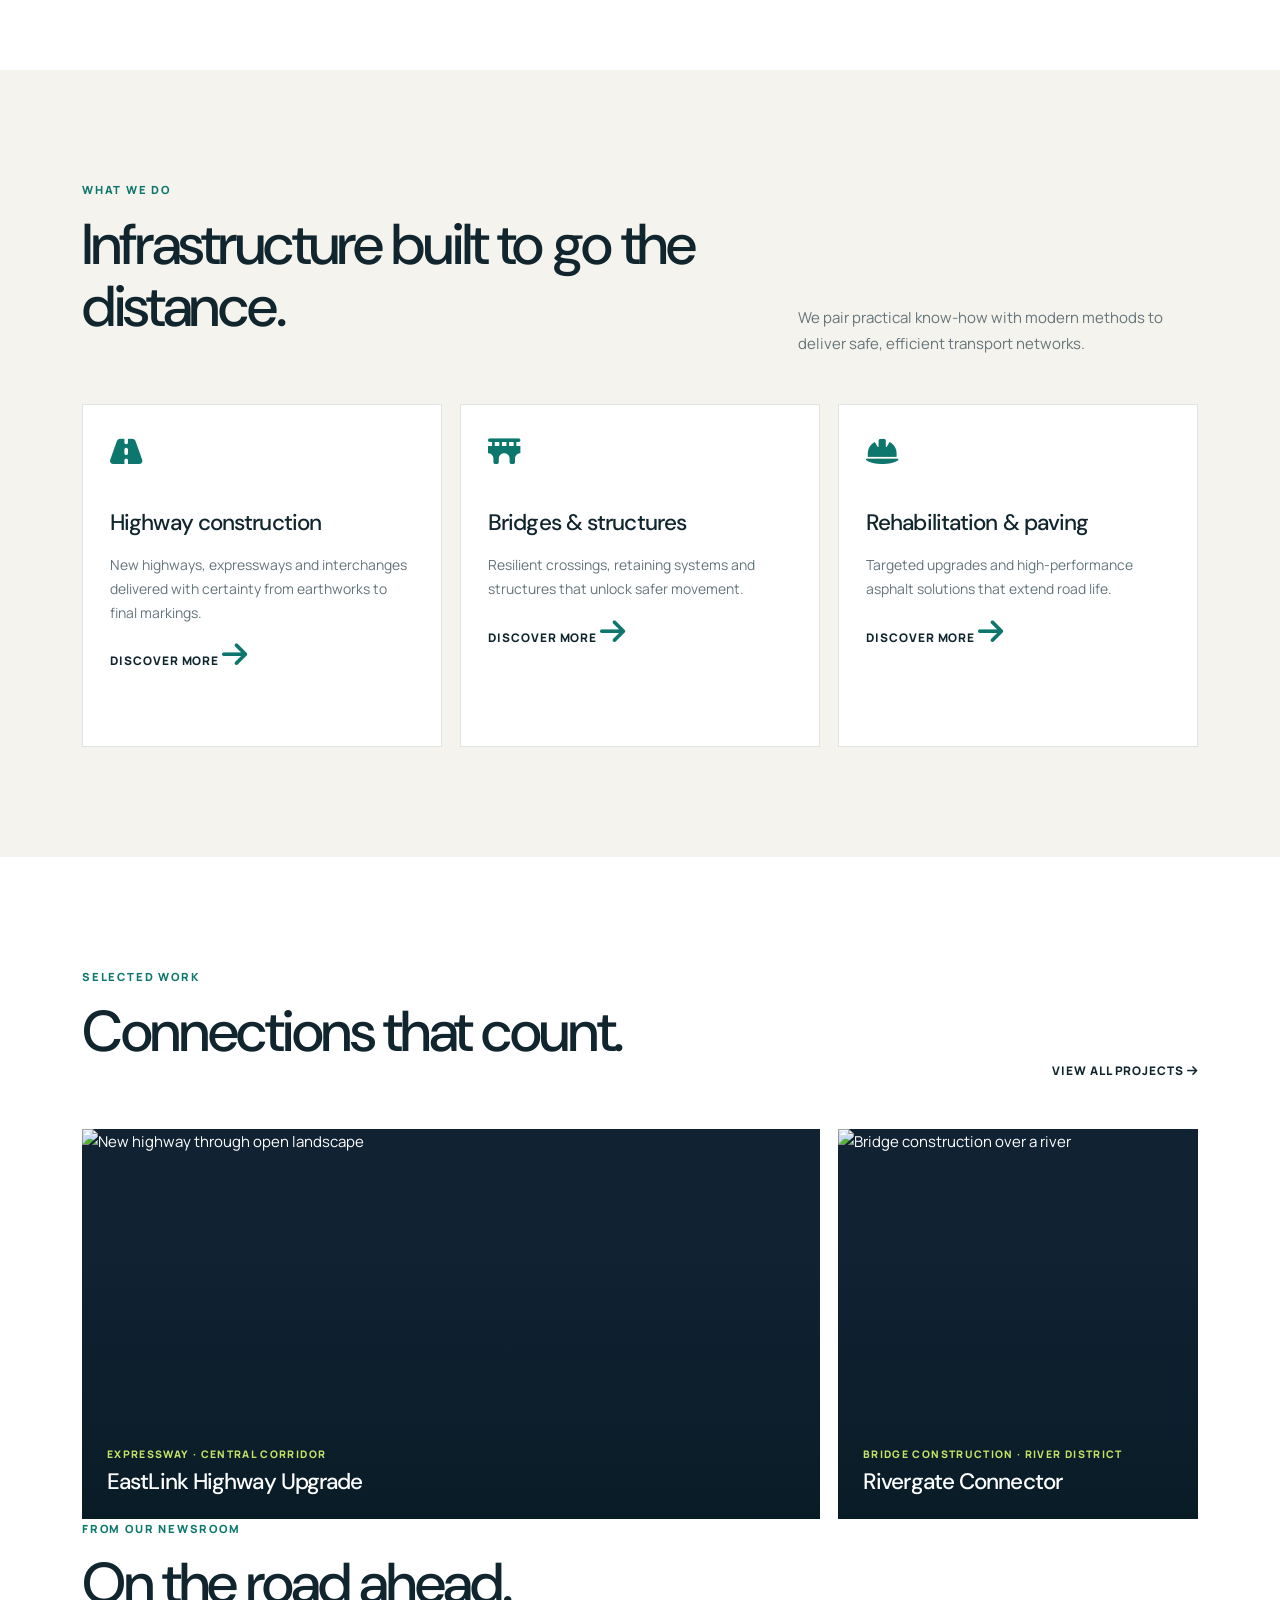
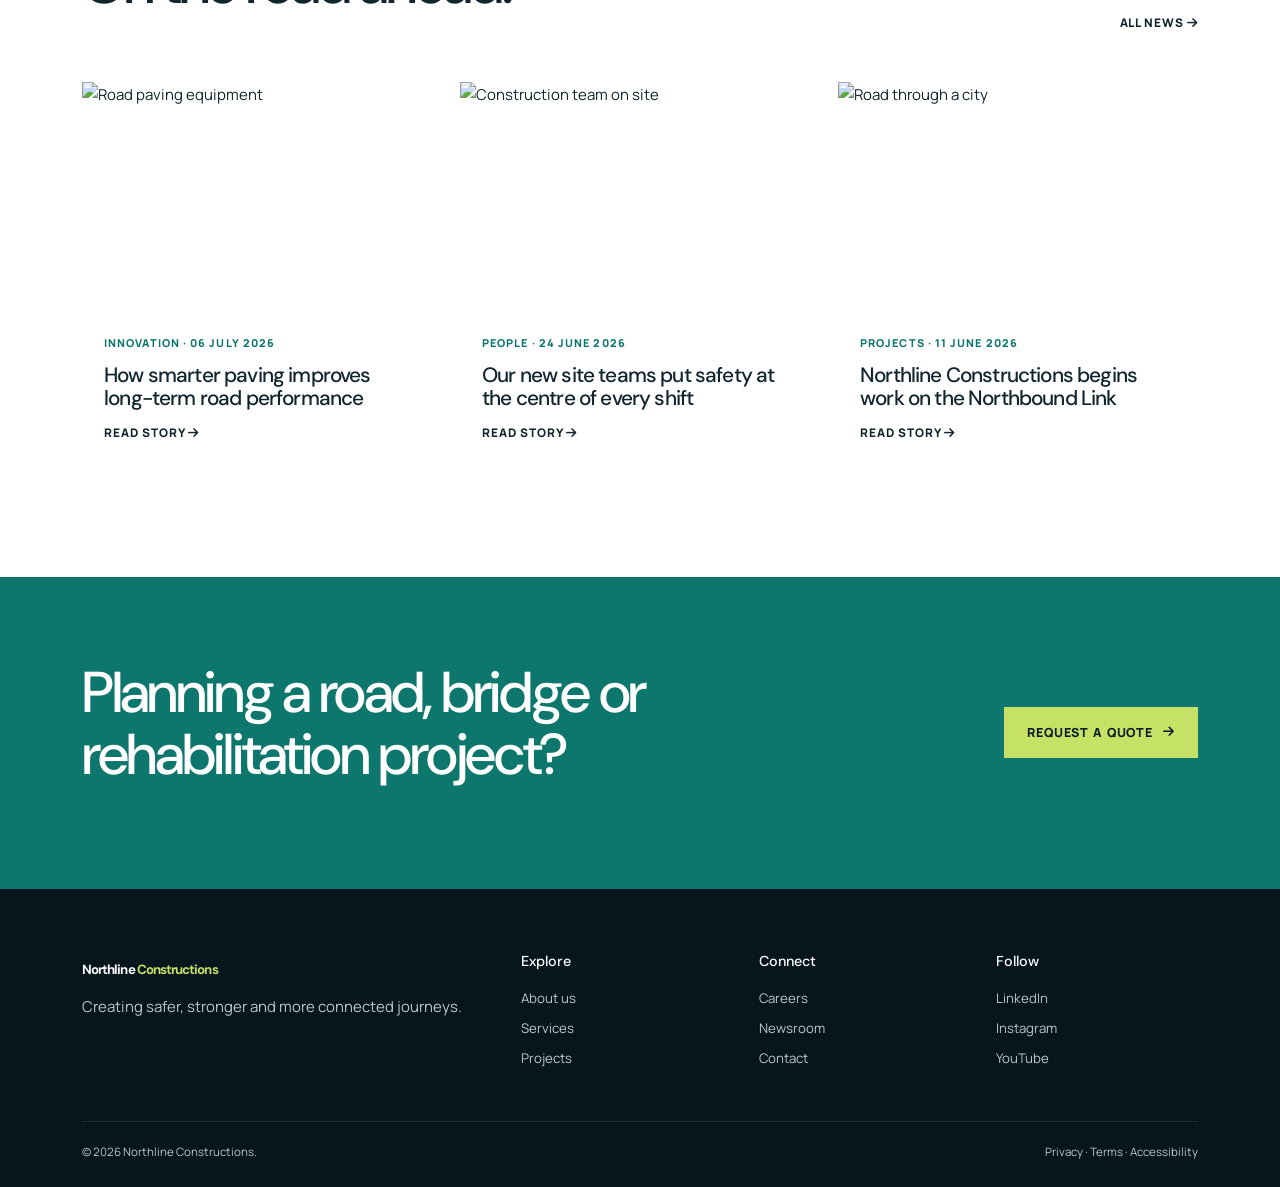
==== commit 0c01c878: "Add files via upload" ====
--- a/index.html
+++ b/index.html
@@ -4,7 +4,8 @@
 <main><header class="hero"><div class="container hero-content"><p class="eyebrow" style="color:var(--lime)">Connecting communities since 1994</p><h1>We build the roads that keep life moving.</h1><p>From high-capacity highways and bridges to resilient local roads, Northline Constructions brings engineering expertise, skilled people and dependable delivery to every kilometre.</p><div class="hero-actions"><a class="btn-nova" href="projects.html">Explore our work <i class="fa-solid fa-arrow-right"></i></a><a class="btn-outline-nova" href="contact.html">Request a quote</a></div><div class="hero-stat"><div><strong>31</strong><span>Years of experience</span></div><div><strong>2,400</strong><span>Kilometres delivered</span></div><div><strong>86</strong><span>Bridges completed</span></div></div></div><span class="hero-note">Scroll to discover</span></header>
 <section><div class="container split"><div class="image-frame reveal"><img alt="Road construction team surveying a route" src="https://images.unsplash.com/photo-1503387762-592deb58ef4e?auto=format&fit=crop&w=1000&q=85"><div class="image-tag"><strong>1,200+</strong>specialists building safer connections</div></div><div class="reveal"><p class="eyebrow">The Northline Constructions difference</p><h2>Complex routes. Clear delivery.</h2><p class="text-muted-nova">We are a road engineering and construction partner built for demanding programmes. From early surveys through to handover, our teams create infrastructure that performs for decades.</p><div class="feature-list mt-5"><div class="feature"><i class="fa-solid fa-road"></i><div><h3>Built for the journey</h3><p>Durable, safe designs shaped around the people and places they serve.</p></div></div><div class="feature"><i class="fa-solid fa-people-group"></i><div><h3>One accountable team</h3><p>Engineering, delivery and safety expertise working as one.</p></div></div></div><a class="arrow-link mt-4 d-inline-block" href="about.html">Meet Northline Constructions <i class="fa-solid fa-arrow-right ms-2"></i></a></div></div></section>
 <section class="soft"><div class="container"><div class="section-head reveal"><div><p class="eyebrow">What we do</p><h2>Infrastructure built to go the distance.</h2></div><div>We pair practical know-how with modern methods to deliver safe, efficient transport networks.</div></div><div class="services-grid"><article class="service-card reveal"><i class="fa-solid fa-road"></i><h3>Highway construction</h3><p>New highways, expressways and interchanges delivered with certainty from earthworks to final markings.</p><a class="arrow-link" href="services.html">Discover more <i class="fa-solid fa-arrow-right"></i></a></article><article class="service-card reveal"><i class="fa-solid fa-bridge"></i><h3>Bridges &amp; structures</h3><p>Resilient crossings, retaining systems and structures that unlock safer movement.</p><a class="arrow-link" href="services.html">Discover more <i class="fa-solid fa-arrow-right"></i></a></article><article class="service-card reveal"><i class="fa-solid fa-helmet-safety"></i><h3>Rehabilitation &amp; paving</h3><p>Targeted upgrades and high-performance asphalt solutions that extend road life.</p><a class="arrow-link" href="services.html">Discover more <i class="fa-solid fa-arrow-right"></i></a></article></div></div></section>
-<section><div class="container"><div class="section-head"><div><p class="eyebrow">Selected work</p><h2>Connections that count.</h2></div><a class="arrow-link" href="projects.html">View all projects <i class="fa-solid fa-arrow-right"></i></a></div><div class="project-grid"><a class="project wide" href="projects.html"><img alt="New highway through open landscape" src="https://images.unsplash.com/photo-1500534623283-312aade485b7?auto=format&fit=crop&w=1200&q=85"><div class="project-info"><small>Expressway · Central Corridor</small><h3>EastLink Highway Upgrade</h3></div></a><a class="project" href="projects.html"><img alt="Bridge over a river" src="https://images.unsplash.com/photo-1510598266440-3c1c6a0d914d?auto=format&fit=crop&w=800&q=85"><div class="project-info"><small>Bridge construction · River District</small><h3>Rivergate Connector</h3></div></a></div></div…134 tokens truncated…lass="container"><div class="section-head"><div><p class="eyebrow">From our newsroom</p><h2>On the road ahead.</h2></div><a class="arrow-link" href="news.html">All news <i class="fa-solid fa-arrow-right"></i></a></div><div class="news-grid"><article class="news-card"><img alt="Road paving equipment" src="https://images.unsplash.com/photo-1503387762-592deb58ef4e?auto=format&fit=crop&w=800&q=80"><div><small>Innovation · 06 July 2026</small><h3>How smarter paving improves long-term road performance</h3><a class="arrow-link" href="news.html">Read story <i class="fa-solid fa-arrow-right"></i></a></div></article><article class="news-card"><img alt="Construction team on site" src="https://images.unsplash.com/photo-1541888946425-d81bb19240f5?auto=format&fit=crop&w=800&q=80"><div><small>People · 24 June 2026</small><h3>Our new site teams put safety at the centre of every shift</h3><a class="arrow-link" href="news.html">Read story <i class="fa-solid fa-arrow-right"></i></a></div></article><article class="news-card"><img alt="Road through a city" src="https://images.unsplash.com/photo-1477959858617-67f85cf4f1df?auto=format&fit=crop&w=800&q=80"><div><small>Projects · 11 June 2026</small><h3>Northline Constructions begins work on the Northbound Link</h3><a class="arrow-link" href="news.html">Read story <i class="fa-solid fa-arrow-right"></i></a></div></article></div></div></section></main>
+<section><div class="container"><div class="section-head"><div><p class="eyebrow">Selected work</p><h2>Connections that count.</h2></div><a class="arrow-link" href="projects.html">View all projects <i class="fa-solid fa-arrow-right"></i></a></div><div class="project-grid"><a class="project wide" href="projects.html"><img alt="New highway through open landscape" src="https://images.unsplash.com/photo-1500534623283-312aade485b7?auto=format&fit=crop&w=1200&q=85"><div class="project-info"><small>Expressway · Central Corridor</small><h3>EastLink Highway Upgrade</h3></div></a><a class="project" href="projects.html"><img alt="Bridge construction over a river" src="https://images.unsplash.com/photo-1545324418-cc1a3fa10c00?auto=format&fit=crop&w=800&q=85"><div class="project-info"><small>Bridge construction · River District</small><h3>Rivergate Connector</h3></div></a></div></div…134 tokens truncated…lass="container"><div class="section-head"><div><p class="eyebrow">From our newsroom</p><h2>On the road ahead.</h2></div><a class="arrow-link" href="news.html">All news <i class="fa-solid fa-arrow-right"></i></a></div><div class="news-grid"><article class="news-card"><img alt="Road paving equipment" src="https://images.unsplash.com/photo-1503387762-592deb58ef4e?auto=format&fit=crop&w=800&q=80"><div><small>Innovation · 06 July 2026</small><h3>How smarter paving improves long-term road performance</h3><a class="arrow-link" href="news.html">Read story <i class="fa-solid fa-arrow-right"></i></a></div></article><article class="news-card"><img alt="Construction team on site" src="https://images.unsplash.com/photo-1541888946425-d81bb19240f5?auto=format&fit=crop&w=800&q=80"><div><small>People · 24 June 2026</small><h3>Our new site teams put safety at the centre of every shift</h3><a class="arrow-link" href="news.html">Read story <i class="fa-solid fa-arrow-right"></i></a></div></article><article class="news-card"><img alt="Road through a city" src="https://images.unsplash.com/photo-1477959858617-67f85cf4f1df?auto=format&fit=crop&w=800&q=80"><div><small>Projects · 11 June 2026</small><h3>Northline Constructions begins work on the Northbound Link</h3><a class="arrow-link" href="news.html">Read story <i class="fa-solid fa-arrow-right"></i></a></div></article></div></div></section></main>
 <section class="cta"><div class="container"><h2>Planning a road, bridge or rehabilitation project?</h2><a class="btn-nova" href="contact.html">Request a quote <i class="fa-solid fa-arrow-right"></i></a></div></section><footer class="footer"><div class="container"><div class="footer-top"><div><a class="brand" href="index.html">Northline <span>Constructions</span></a><p>Creating safer, stronger and more connected journeys.</p></div><div><h4>Explore</h4><a href="about.html">About us</a><a href="services.html">Services</a><a href="projects.html">Projects</a></div><div><h4>Connect</h4><a href="careers.html">Careers</a><a href="news.html">Newsroom</a><a href="contact.html">Contact</a></div><div><h4>Follow</h4><a href="#">LinkedIn</a><a href="#">Instagram</a><a href="#">YouTube</a></div></div><div class="footer-bottom"><span>© 2026 Northline Constructions. All rights reserved.</span><span>Privacy · Terms · Accessibility</span></div></div></footer><button id="toTop" class="btn-nova" hidden style="position:fixed;right:20px;bottom:20px;z-index:20" aria-label="Back to top"><i class="fa-solid fa-arrow-up"></i></button><script src="js/navigation.js"></script><script src="js/app.js"></script><script src="js/counter.js"></script></body></html>
 
 
+
